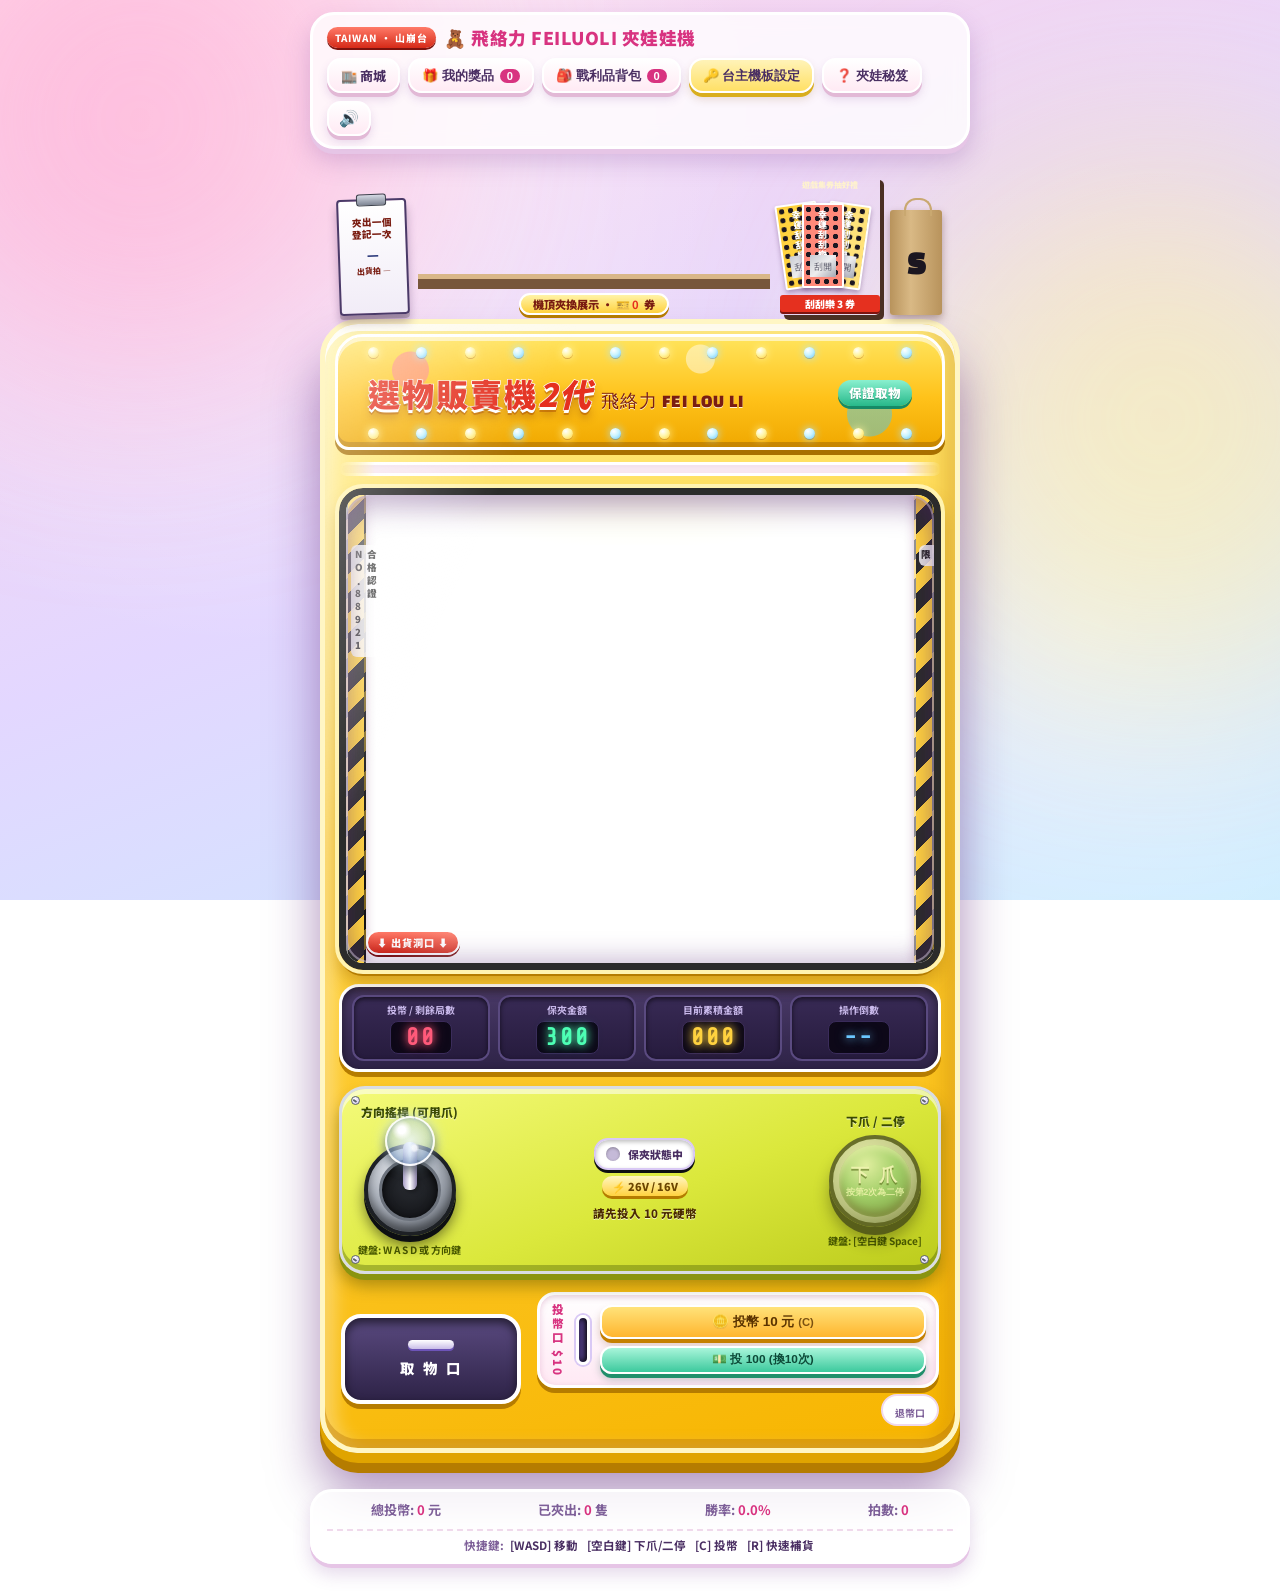
==== play.html @ 989499fc "新增商城首頁（機台列表/分類/排行）；遊戲移到 play.html，依機台帶入商品、免費次數與我的獎品 Co-Authored-By: Claude Sonnet 5.5 <noreply@anthr" ====
<!DOCTYPE html>
<html lang="zh-TW">
<head>
  <meta charset="UTF-8">
  <meta name="viewport" content="width=device-width, initial-scale=1.0, maximum-scale=1.0, user-scalable=no">
  <title>飛絡力 夾娃娃機 (Fei Lou Li Claw Machine)</title>
  <link rel="stylesheet" href="style.css">
  <link rel="preconnect" href="https://fonts.googleapis.com">
  <link rel="preconnect" href="https://fonts.gstatic.com" crossorigin>
  <link href="https://fonts.googleapis.com/css2?family=Changa+One&family=Noto+Sans+TC:wght@400;700;900&family=Share+Tech+Mono&display=swap" rel="stylesheet">
</head>
<body>
  <div class="arcade-room">
    <!-- 背景裝飾與霓虹夜市氛圍 -->
    <div class="ambient-lights">
      <div class="ambient-glow left"></div>
      <div class="ambient-glow right"></div>
    </div>

    <!-- 頂部快速工具列 -->
    <header class="top-bar">
      <div class="arcade-title">
        <span class="badge">TAIWAN · 山崩台</span>
        <h1>🧸 飛絡力 FEILUOLI 夾娃娃機</h1>
      </div>
      <div class="top-actions">
        <a class="tool-btn" href="index.html" title="回到商城首頁">🏬 商城</a>
        <button id="btn-myprizes" class="tool-btn" title="我的獎品 (夾中的商品)">🎁 我的獎品 <span id="myprizes-badge" class="badge-count">0</span></button>
        <button id="btn-collection" class="tool-btn" title="查看夾到的戰利品">
          🎒 戰利品背包 <span id="collection-badge" class="badge-count">0</span>
        </button>
        <button id="btn-owner-mode" class="tool-btn warning" title="打開台主微調後台">
          🔑 台主機板設定
        </button>
        <button id="btn-help" class="tool-btn" title="操作說明與夾娃秘技">
          ❓ 夾娃秘笈
        </button>
        <button id="btn-sound-toggle" class="tool-btn icon-only" title="聲音開關">
          🔊
        </button>
      </div>
    </header>

    <!-- 商城機台資訊列 (從商城進入時顯示) -->
    <div class="machine-banner hidden" id="machine-banner">
      <div class="mb-main">
        <span class="mb-tag" id="mb-tag">付費機台</span>
        <b id="mb-name"></b>
        <span id="mb-rule"></span>
      </div>
      <div class="mb-note">試玩模式：使用試玩幣，尚未開通真實收款與出貨</div>
    </div>

    <!-- 夾娃娃機台本體 (經典飛絡力亮黃色機殼) -->
    <main class="machine-wrapper">
      <!-- 機頂擺設：夾換品、刮刮樂、夾出登記板、牛皮紙袋 (實機常見) -->
      <div class="machine-topper" id="machine-topper">
        <div class="clipboard" id="clipboard" title="夾出登記板">
          <div class="clip-top"></div>
          <div class="clip-title">夾出一個<br>登記一次</div>
          <div class="clip-tally" id="clip-tally">—</div>
          <div class="clip-beats" id="clip-beats">出貨拍 —</div>
        </div>
        <button class="topper-shelf" id="topper-shelf" title="夾換區：用兌換券換限定品">
          <div class="shelf-items" id="shelf-items"></div>
          <div class="shelf-sign">機頂夾換展示 · 🎫<b id="ticket-count">0</b> 券</div>
        </button>
        <button class="scratch-rack" id="scratch-rack" title="刮刮樂：3 張兌換券 1 張">
          <span class="scratch-card c1"><i>幸運刮刮樂</i></span>
          <span class="scratch-card c2"><i>幸運刮刮樂</i></span>
          <span class="scratch-card c3"><i>幸運刮刮樂</i></span>
          <span class="rack-sign">刮刮樂 3 券</span><span class="scratch-top-label">遊戲集券抽好禮</span>
        </button>
        <div class="kraft-bag"><span>S</span></div>
      </div>

      <div class="claw-machine feiluoli-cabinet">
        
        <!-- 頂部招牌燈箱 (Marquee) -->
        <div class="machine-marquee">
          <div class="led-strip top">
            <span class="led"></span><span class="led"></span><span class="led"></span>
            <span class="led"></span><span class="led"></span><span class="led"></span>
            <span class="led"></span><span class="led"></span><span class="led"></span>
            <span class="led"></span><span class="led"></span><span class="led"></span>
          </div>
          <div class="marquee-sign">
            <div class="logo-wrap">
              <span class="brand-chinese">選物販賣機<em>2代</em></span>
              <span class="brand-english">飛絡力 FEI LOU LI</span>
            </div>
            <div class="marquee-subtitle">
              <span class="pill-guarantee" id="marquee-guarantee-pill">保證取物</span>
            </div>
          </div>
          <div class="led-strip bottom">
            <span class="led"></span><span class="led"></span><span class="led"></span>
            <span class="led"></span><span class="led"></span><span class="led"></span>
            <span class="led"></span><span class="led"></span><span class="led"></span>
            <span class="led"></span><span class="led"></span><span class="led"></span>
          </div>
        </div>

        <!-- 本機獎品跑馬展示條 (由 game.js 以獎品圖鑑填入) -->
        <div class="prize-ticker" aria-label="本機獎品">
          <div class="ticker-track" id="ticker-track"></div>
        </div>

        <!-- 機身中間：壓克力透明玻璃展示窗 (櫥窗區) -->
        <div class="machine-showcase">
          <!-- 櫥窗邊框與反射層 -->
          <div class="glass-reflection-overlay"></div>
          <div class="cabinet-pillar left">
            <div class="pillar-label">合格認證 NO.88921</div>
          </div>
          <div class="cabinet-pillar right">
            <div class="pillar-label">投幣十元 歡樂無限</div>
          </div>

          <!-- 頂部聚光燈與軌道裝飾 -->
          <div class="ceiling-light"></div>

          <!-- 遊戲核心畫布 (Canvas) -->
          <canvas id="game-canvas" width="600" height="480"></canvas>

          <!-- 洞口標示與壓克力擋板立牌 (左下角出貨口) -->
          <div class="chute-marker-label">
            <span>⬇ 出貨洞口 ⬇</span>
          </div>

          <button id="btn-take-stuck" class="take-stuck hidden">🔧 卡洞自取 · 2 局</button>

          <!-- 成功出貨時的特效層 (Confetti & Win Toast) -->
          <div id="win-overlay" class="win-overlay hidden">
            <div class="win-card" id="win-card">
              <div class="win-sparkles">✨ 🎉 ✨</div>
              <h2 id="win-title" class="win-title">恭喜出貨！</h2>
              <div class="win-prize-stage">
                <div id="win-prize-preview" class="win-prize-preview"></div>
              </div>
              <div id="win-rarity" class="win-rarity"></div>
              <p id="win-prize-name" class="win-prize-name">泰迪小熊</p>
              <p id="win-prize-desc" class="win-prize-desc"></p>
              <div class="win-stats">
                <span id="win-spent">花費: 10 元</span>
                <span id="win-guaranteed-tag" class="tag-badge">技術取物</span>
              </div>
              <div class="win-actions">
                <button id="btn-open-blind" class="btn-primary pulse hidden">🎁 拆開盲盒</button>
                <button id="btn-collect-prize" class="btn-primary pulse">放入背包</button>
              </div>
            </div>
          </div>
        </div>

        <!-- 經典飛絡力：LED 數碼顯示排 (Digital Displays) -->
        <div class="machine-dashboard">
          <div class="meter-box">
            <span class="meter-title">投幣 / 剩餘局數</span>
            <div class="segment-display red" id="disp-credits">00</div>
          </div>
          <div class="meter-box">
            <span class="meter-title">保夾金額</span>
            <div class="segment-display green" id="disp-guarantee">300</div>
          </div>
          <div class="meter-box">
            <span class="meter-title">目前累積金額</span>
            <div class="segment-display yellow" id="disp-accumulated">000</div>
          </div>
          <div class="meter-box">
            <span class="meter-title">操作倒數</span>
            <div class="segment-display blue" id="disp-timer">--</div>
          </div>
        </div>

        <!-- 斜切面控制台 (Control Deck) -->
        <div class="machine-console">
          <div class="console-plate">
            <!-- 裝飾螺絲釘 -->
            <span class="screw top-left"></span>
            <span class="screw top-right"></span>
            <span class="screw btm-left"></span>
            <span class="screw btm-right"></span>

            <!-- 控制台左側：經典八向搖桿 -->
            <div class="control-section joystick-section">
              <div class="control-label">方向搖桿 (可甩爪)</div>
              <div class="joystick-base" id="joystick-base">
                <div class="joystick-pad"></div>
                <div class="joystick-crystal"></div>
                <div class="joystick-stick" id="joystick-stick">
                  <div class="joystick-ball" id="joystick-ball"></div>
                </div>
              </div>
              <div class="joystick-hint">鍵盤: W A S D 或 方向鍵</div>
            </div>

            <!-- 控制台中央：機台指示燈與下爪狀態 -->
            <div class="control-section status-section">
              <div class="guarantee-lamp-box" id="guarantee-lamp-box">
                <div class="guarantee-bulb" id="guarantee-bulb"></div>
                <span class="guarantee-text">保夾狀態中</span>
              </div>
              <div class="voltage-chip" title="抓取電壓 / 搬運電壓 (台主可調整)">⚡ <span id="disp-voltage">26V / 16V</span></div>
              <div class="action-status-text" id="action-status-text">
                請先投入 10 元硬幣
              </div>
            </div>

            <!-- 控制台右側：巨大下爪按鈕 (支援二停！) -->
            <div class="control-section button-section">
              <div class="control-label">下爪 / 二停</div>
              <button id="btn-drop" class="arcade-big-button" disabled>
                <span class="btn-cap">
                  <span class="btn-text">下 爪</span>
                  <span class="btn-subtext">按第2次為二停</span>
                </span>
              </button>
              <div class="button-hint">鍵盤: [空白鍵 Space]</div>
            </div>
          </div>
        </div>

        <!-- 機身下半部：投幣孔與退幣口、左側取出門 -->
        <div class="machine-lower">
          <!-- 左側取物口 (Prize Chute Flap) -->
          <div class="chute-exit-panel">
            <div class="chute-flap" id="chute-flap">
              <div class="flap-handle"></div>
              <span class="flap-text">取 物 口</span>
            </div>
          </div>

          <!-- 右側投幣機構 (Coin Mech) -->
          <div class="coin-mechanism">
            <div class="coin-slot-housing">
              <div class="coin-slot-sign">投幣口 $10</div>
              <div class="coin-slot-slit" id="coin-slot-slit" title="點擊投幣 10 元"></div>
              <div class="coin-actions">
                <button id="btn-insert-coin" class="coin-btn">
                  🪙 投幣 10 元 <span class="hotkey">(C)</span>
                </button>
                <button id="btn-insert-100" class="coin-btn secondary">
                  💵 投 100 (換10次)
                </button>
              </div>
            </div>
            <div class="coin-return-slot">
              <span class="return-text">退幣口</span>
            </div>
          </div>
        </div>

      </div>
    </main>

    <!-- 底部操作快捷鍵提示與統計資訊 -->
    <footer class="bottom-stats">
      <div class="stat-item">總投幣: <b id="stat-total-coins">0</b> 元</div>
      <div class="stat-item">已夾出: <b id="stat-prizes-won">0</b> 隻</div>
      <div class="stat-item">勝率: <b id="stat-win-rate">0.0%</b></div>
      <div class="stat-item">拍數: <b id="stat-beat">0</b></div>
      <div class="stat-item quick-keys">快捷鍵: <b>[WASD] 移動</b> <b>[空白鍵] 下爪/二停</b> <b>[C] 投幣</b> <b>[R] 快速補貨</b></div>
    </footer>
  </div>

  <!-- 彈出視窗：我的獎品 -->
  <div id="modal-myprizes" class="modal-backdrop hidden">
    <div class="modal-window">
      <div class="modal-header">
        <h3>🎁 我的獎品</h3>
        <button class="modal-close" id="btn-close-myprizes">&times;</button>
      </div>
      <div class="modal-body">
        <p class="ex-tip">夾中的本店商品會記在這裡。目前為試玩模式，正式開通後可在此申請寄送。</p>
        <div id="myprizes-list" class="myprizes-list"></div>
      </div>
      <div class="modal-footer">
        <span></span>
        <button class="btn-secondary" id="btn-myprizes-close2">關閉</button>
      </div>
    </div>
  </div>

  <!-- 彈出視窗：夾換區 & 刮刮樂 -->
  <div id="modal-exchange" class="modal-backdrop hidden">
    <div class="modal-window">
      <div class="modal-header">
        <h3>🎫 夾換區 &amp; 刮刮樂</h3>
        <button class="modal-close" id="btn-close-exchange">&times;</button>
      </div>
      <div class="modal-body">
        <p class="ex-tip">每夾出一個獎品就有兌換券：普通 1 張、稀有 2 張、超稀有 3 張、隱藏款 5 張。</p>
        <div class="ex-tickets">目前兌換券 <b id="ex-ticket-count">0</b> 張</div>

        <h4 class="ex-h">🎁 夾換限定品</h4>
        <div id="exchange-grid" class="exchange-grid"></div>

        <h4 class="ex-h">🎰 黑點刮刮卡 <small>（3 張券刮一張）</small></h4>
        <div class="scratch-wrap">
          <div class="dot-card" id="dot-card">
            <div class="dc-title">夾夾樂 刮刮卡</div>
            <div class="dc-head">中獎號碼 · 刮中就有獎</div>
            <div class="dc-wins" id="dc-wins"></div>
            <div class="dc-grid" id="dc-grid"></div>
            <div class="dc-status" id="dc-status">按「刮一張」開始！</div>
          </div>
          <div class="scratch-actions">
            <button class="btn-primary" id="btn-scratch-buy">🎫 刮一張 (3 券)</button>
            <button class="btn-secondary" id="btn-scratch-all" disabled>全部刮開</button>
          </div>
          <small class="scratch-odds">用滑鼠／手指刮開黑色圓點，刮出的號碼和上方「中獎號碼」一樣就中獎！</small>
        </div>
      </div>
      <div class="modal-footer">
        <span></span>
        <button class="btn-secondary" id="btn-exchange-close2">關閉</button>
      </div>
    </div>
  </div>

  <!-- 彈出視窗 1: 戰利品背包 -->
  <div id="modal-collection" class="modal-backdrop hidden">
    <div class="modal-window">
      <div class="modal-header">
        <h3>🎒 我的夾娃娃戰利品展示櫃</h3>
        <button class="modal-close" id="btn-close-collection">&times;</button>
      </div>
      <div class="modal-body">
        <div id="collection-grid" class="collection-grid">
          <div class="empty-hint">目前還沒夾到娃娃，趕快投幣試試手氣吧！</div>
        </div>
      </div>
      <div class="modal-footer">
        <div class="collection-summary" id="collection-summary">共 0 件獎品</div>
        <button class="btn-secondary" id="btn-modal-close-coll">關閉</button>
      </div>
    </div>
  </div>

  <!-- 彈出視窗 2: 台主微調後台 (DIP Switch / Owner Settings) -->
  <div id="modal-owner" class="modal-backdrop hidden">
    <div class="modal-window owner-modal">
      <div class="modal-header">
        <h3>🔑 飛絡力主機板 台主微調參數</h3>
        <button class="modal-close" id="btn-close-owner">&times;</button>
      </div>
      <div class="modal-body">
        <div class="owner-form">
          <div class="form-group">
            <label for="set-guarantee">保證取物金額 (元):</label>
            <div class="range-wrap">
              <input type="range" id="set-guarantee" min="50" max="990" step="50" value="300">
              <span id="val-guarantee" class="val-display">300 元</span>
            </div>
            <small>達到此金額前，爪子會有收爪放爪機率；達到後爪力鎖定 100% 強爪。</small>
          </div>

          <div class="form-group">
            <label for="set-claw-power">抓取電壓 (V)：爪子夾住的力道</label>
            <div class="range-wrap">
              <input type="range" id="set-claw-power" min="8" max="32" step="1" value="26">
              <span id="val-claw-power" class="val-display">26 V</span>
            </div>
            <small>跟真機台一樣，電壓越高爪子閉得越緊、越容易夾起；太低會夾了又滑開。</small>
          </div>

          <div class="form-group">
            <label for="set-drop-power">搬運電壓 (V)：上升與移動途中的力道</label>
            <div class="range-wrap">
              <input type="range" id="set-drop-power" min="8" max="32" step="1" value="16">
              <span id="val-drop-power" class="val-display">16 V</span>
            </div>
            <small>夾起後維持的力道。電壓低時爪子會鬆鬆的，重的獎品（公仔盒、西瓜）容易中途掉落；保夾時兩段都鎖在 32V。</small>
          </div>

          <div class="form-group">
            <label for="set-baffle-height">洞口擋板高度:</label>
            <div class="range-wrap">
              <input type="range" id="set-baffle-height" min="15" max="90" step="5" value="45">
              <span id="val-baffle-height" class="val-display">45 px (標準防甩板)</span>
            </div>
            <small>擋板越低越容易翻滾進洞；過高則考驗直接垂直送球。</small>
          </div>

          <div class="form-group">
            <label for="set-rod-gap">洞口鐵桿間距 (縮口):</label>
            <div class="range-wrap">
              <input type="range" id="set-rod-gap" min="40" max="90" step="2" value="66">
              <span id="val-rod-gap" class="val-display">66 mm</span>
            </div>
            <small>洞口裡的兩支鐵桿把出口縮小：間距越小，越大隻的娃娃越難擠過去（特大隻幾乎卡死），要靠甩爪把它扯進洞。</small>
          </div>

          <div class="form-group">
            <label for="set-timer-sec">操作倒數時間 (秒):</label>
            <div class="range-wrap">
              <input type="range" id="set-timer-sec" min="10" max="30" step="1" value="20">
              <span id="val-timer-sec" class="val-display">20 秒</span>
            </div>
          </div>

          <div class="form-group tricks-group">
            <label>🕵️ 台主黑科技</label>
            <label class="check-row"><input type="checkbox" id="opt-beat" checked> 拍數強爪：只有特定拍數才有強爪，其餘拍偏弱</label>
            <div class="range-wrap">
              <input type="range" id="set-beat-period" min="3" max="15" step="1" value="7">
              <span id="val-beat-period" class="val-display">每 7 拍</span>
            </div>
            <label class="check-row"><input type="checkbox" id="opt-cool" checked> 出貨後收水：剛出貨的 3 拍爪力特別弱</label>
            <label class="check-row"><input type="checkbox" id="opt-jam" checked> 卡洞預擺：補貨時把特大獎品卡在洞口鐵桿上，要付費「卡洞自取」</label>
            <small>強拍時抓取 +6V、搬運 +8V；一般拍各 −4V；收水期各 −8V。保夾時不受影響。登記板會記錄最近出貨的拍數，玩家可以用來算拍數。</small>
          </div>

          <div class="form-actions">
            <button id="btn-refill-dolls" class="btn-primary">🧸 重新補滿娃娃 (山崩台鋪滿)</button>
            <button id="btn-clear-dolls" class="btn-secondary">🧹 清空重排</button>
            <button id="btn-reset-accumulated" class="btn-danger">💰 歸零目前累積金額</button>
            <button id="btn-clear-save" class="btn-danger">🗑 清除戰利品與統計存檔</button>
          </div>
        </div>
      </div>
      <div class="modal-footer">
        <button class="btn-primary" id="btn-save-owner">確認設定</button>
      </div>
    </div>
  </div>

  <!-- 彈出視窗 3: 夾娃娃機秘技指南 -->
  <div id="modal-help" class="modal-backdrop hidden">
    <div class="modal-window help-modal">
      <div class="modal-header">
        <h3>❓ 台灣夾娃娃機 (飛絡力) 實戰技巧</h3>
        <button class="modal-close" id="btn-close-help">&times;</button>
      </div>
      <div class="modal-body">
        <div class="help-section">
          <h4>🎯 核心四大神技</h4>
          <ul>
            <li><b>1. 甩爪 (Swinging Claw)</b>：利用方向鍵或搖桿快速左右或前後搖晃，爪子會因慣性畫出拋物線擺盪，在爪子盪向洞口最高點時按下下爪——爪子會帶著當下的擺動速度，沿著甩動方向拋出一道弧線落下，把娃娃往洞口扯！</li>
            <li><b>2. 二停技巧 (Double Tap Stop)</b>：按下下爪後，爪子向下墜落的過程中，<b>再次按下「下爪按鈕」</b>，爪子會立刻剎車停止下潛並提早閉合收爪！適合精準夾取娃娃的突起處（如耳朵、標籤、吸管），避免爪子戳到底翻倒娃娃。</li>
            <li><b>3. 倒卡洞口 / 翻落法</b>：如果娃娃已經被堆在洞口擋板邊緣，夾住娃娃外側，上升時娃娃被拉扯翻滾即有機率彈過擋板掉入洞口！</li>
            <li><b>4. 保夾保證取物</b>：當投入金額達到保證取物金額時，綠色保夾指示燈會大亮，此時爪力鎖定為最強 100% 絕對不放爪，直到成功夾出獎品為止！</li>
          </ul>
        </div>
        <div class="help-section">
          <h4>🧊 景深與前後移動</h4>
          <p>機台有「前 / 後」兩個方向：用 <b>W / S</b>（或搖桿上下）移動爪子的景深。離爪子太遠（較淡、較小）的獎品<b>夾不到</b>，右側的粉紅指示條會顯示目前可夾的範圍。</p>
        </div>
        <div class="help-section">
          <h4>📏 大小不一與洞口鐵桿</h4>
          <p>同一種獎品有 <b>迷你 / 標準 / 大型 / 特大</b> 四種尺寸，越大隻越難夾牢。洞口有<b>兩支鐵桿</b>把出口縮小，太大隻的要擠過去，卡在桿子上時可以把它夾起來換個角度再放，或請台主把鐵桿間距調寬。</p>
        </div>
        <div class="help-section">
          <h4>🕵️ 台主常見手法</h4>
          <ul>
            <li><b>拍數強爪</b>：台主會設定「每 N 拍才有一拍強爪」，其他拍都在放水——電壓偏低，夾起來也容易中途鬆掉。</li>
            <li><b>出貨後收水</b>：剛出貨的下 3 拍爪力特別弱，這時連投多半是白花錢。</li>
            <li><b>卡洞預擺</b>：特大獎品卡在洞口鐵桿上，看起來一碰就掉，其實擠不過去；要用「卡洞自取」付 2 局買走。</li>
            <li><b>縮口與擋板</b>：鐵桿間距、擋板高度都能調，越大隻的獎品越難進洞。</li>
            <li><b>保夾不是白送</b>：保夾金額一出貨就歸零；而且要累積到看板上的金額才啟動。</li>
          </ul>
        </div>
        <div class="help-section">
          <h4>🔢 算拍數 &amp; 實戰技巧</h4>
          <ul>
            <li><b>算拍數</b>：右下「拍數」是機台累計玩了幾拍，機頂登記板寫著最近出貨的拍數（例如 7·14·21）。看出貨間隔就知道台主設的週期，下一個強拍＝最近一次強拍＋週期。</li>
            <li><b>看爪定強弱</b>：強拍時爪子閉合得特別緊（爪尖明顯收攏），弱拍時爪子鬆鬆的。先觀察別人這一拍的爪形，再決定要不要投。</li>
            <li><b>弱拍別硬夾</b>：弱拍就拿來「推」——甩爪撥動獎品、把它推向洞口，留給強拍一次夾走。</li>
            <li><b>強拍重點</b>：強拍才用二停夾高瘦盒的上緣、夾最重的獎品；強拍之後（剛出貨）不要連投。</li>
            <li><b>甩爪方向</b>：爪子往哪邊盪，下爪就往哪邊飄；沒甩直上直下容易夾了就鬆。</li>
            <li><b>先挑小隻</b>：迷你、標準尺寸好進洞；特大隻最好放著，先把它前面的東西清掉。</li>
            <li><b>預算</b>：算好保夾金額，快到保夾前別換機台，累積才不會白費。</li>
          </ul>
        </div>
        <div class="help-section">
          <h4>🧹 清檯獎</h4>
          <p>把檯面上的獎品<b>全部夾出洞口</b>就是清檯！可拿到<b>黃金盲盒大獎、兌換券 +30、加送 5 局</b>，機台會自動重新補貨。背牆的金色看板會顯示剩餘件數。</p>
        </div>
        <div class="help-section">
          <h4>🎁 獎品種類</h4>
          <ul>
            <li><b>🧸 療癒娃娃 / 🍉 食物抱枕</b>：最常見，圓滾滾好夾；西瓜抱枕又大又滑。</li>
            <li><b>📦 公仔盒</b>：高瘦盒、寬扁盒、方盒各種比例，有的包著收縮膜；盒子又重，要用二停夾邊角。</li>
            <li><b>🎁 盲盒</b>：夾出後可「拆開盲盒」，抽中系列公仔，有機會開出<b>隱藏款</b>！金色盲盒必中稀有以上。</li>
            <li><b>🥚 扭蛋球</b>：體積小又圓，容易滑落。</li>
          </ul>
        </div>
        <div class="help-section">
          <h4>⌨️ 操作鍵位</h4>
          <p>• <b>移動</b>：W / A / S / D 或 方向鍵 (支援多向靈活搖晃甩爪)</p>
          <p>• <b>下爪 & 二停</b>：空白鍵 (Space) 或 Enter 鍵</p>
          <p>• <b>投幣</b>：鍵盤 C 鍵 (投幣 10 元)</p>
          <p>• <b>重新鋪貨</b>：鍵盤 R 鍵</p>
        </div>
      </div>
      <div class="modal-footer">
        <button class="btn-primary" id="btn-close-help-confirm">我知道了，開始夾！</button>
      </div>
    </div>
  </div>

  <!-- 遊戲腳本加載 -->
  <script src="audio.js"></script>
  <script src="prizes.js"></script>
  <script src="machines.js"></script>
  <script src="machine-boot.js"></script>
  <script src="physics.js"></script>
  <script src="vendor/three.min.js"></script>
  <script src="scene3d.js"></script>
  <script src="game.js"></script>
</body>
</html>
---- style.css ----
/* ==========================================================================
   飛絡力夾娃娃機 — 可愛立體糖果風樣式表
   設計重點：厚實的「玩具感」立體（多層擠出陰影 + 高光），粉嫩配色，按鈕可按下
   ========================================================================== */

:root {
  --ink: #4a2f63;
  --ink-soft: #7d5f98;
  --yellow: #ffd23f;
  --yellow-light: #fff0a0;
  --yellow-dark: #e0a400;
  --yellow-deep: #b57c00;
  --pink: #ff6fa5;
  --pink-light: #ffb3d1;
  --pink-dark: #d83380;
  --pink-deep: #a8225f;
  --mint: #7be0c3;
  --sky: #6bc7ff;
  --lilac: #a98bff;
  --cream: #fff8ee;
  --card: #fffaf4;
  --line: #f0d9ec;
}

* {
  box-sizing: border-box;
  margin: 0;
  padding: 0;
  user-select: none;
  -webkit-user-select: none;
}

.hidden { display: none !important; }

body {
  background:
    radial-gradient(circle at 20% 15%, rgba(255, 255, 255, 0.7) 0, transparent 40%),
    radial-gradient(circle at 85% 70%, rgba(255, 255, 255, 0.5) 0, transparent 38%),
    linear-gradient(160deg, #ffd6ea 0%, #e3d7ff 52%, #c8ebff 100%);
  background-attachment: fixed;
  color: var(--ink);
  font-family: 'Noto Sans TC', -apple-system, BlinkMacSystemFont, "Segoe UI", Roboto, sans-serif;
  min-height: 100vh;
  display: flex;
  flex-direction: column;
  align-items: center;
  overflow-x: hidden;
  padding-bottom: 30px;
}

/* 房間容器：撐滿視窗寬度，否則手機上會被機台的最大寬度撐出橫向捲軸 */
.arcade-room {
  width: 100%;
  min-width: 0;
  display: flex;
  flex-direction: column;
  align-items: center;
}

/* 背景漂浮裝飾 */
.ambient-lights {
  position: fixed;
  inset: 0;
  pointer-events: none;
  z-index: 0;
  overflow: hidden;
}

.ambient-glow {
  position: absolute;
  width: 520px;
  height: 520px;
  border-radius: 50%;
  filter: blur(110px);
  opacity: 0.55;
}
.ambient-glow.left { top: -140px; left: -120px; background: #ff9ccb; }
.ambient-glow.right { top: 160px; right: -140px; background: #fff09a; }

.float-deco {
  position: absolute;
  bottom: -40px;
  opacity: 0.55;
  animation: float-up linear infinite;
}

@keyframes float-up {
  0% { transform: translateY(0) rotate(0deg); opacity: 0; }
  10% { opacity: 0.6; }
  90% { opacity: 0.5; }
  100% { transform: translateY(-110vh) rotate(360deg); opacity: 0; }
}

/* 頂部工具列 */
.top-bar {
  position: relative;
  z-index: 10;
  width: calc(100% - 20px);
  max-width: 660px;
  display: flex;
  align-items: center;
  justify-content: space-between;
  flex-wrap: wrap;
  gap: 8px;
  padding: 10px 14px;
  margin: 12px 0 16px;
  background: rgba(255, 255, 255, 0.78);
  backdrop-filter: blur(10px);
  border: 3px solid #fff;
  border-radius: 24px;
  box-shadow: 0 5px 0 #e6c5e6, 0 12px 24px rgba(120, 60, 150, 0.25);
}

.arcade-title { display: flex; align-items: center; gap: 8px; }

.arcade-title h1 {
  font-size: 1.1rem;
  font-weight: 900;
  color: var(--pink-dark);
  letter-spacing: 0.5px;
}

.badge {
  background: linear-gradient(180deg, #ff7a68, #d62a18);
  color: #fff;
  font-size: 0.62rem;
  font-weight: 800;
  padding: 3px 8px;
  border-radius: 99px;
  letter-spacing: 1px;
  box-shadow: 0 2px 0 #7d130e;
}

.top-actions { display: flex; gap: 8px; flex-wrap: wrap; }

.tool-btn {
  background: linear-gradient(180deg, #fff, #ffeaf4);
  color: var(--ink);
  border: 2px solid #fff;
  border-radius: 14px;
  padding: 6px 12px;
  font-size: 0.82rem;
  font-weight: 800;
  cursor: pointer;
  display: inline-flex;
  align-items: center;
  gap: 6px;
  box-shadow: 0 4px 0 #e2b9d6, 0 6px 10px rgba(120, 60, 150, 0.18);
  transition: transform 0.1s, box-shadow 0.1s;
}
.tool-btn:hover { transform: translateY(-1px); }
.tool-btn:active { transform: translateY(3px); box-shadow: 0 1px 0 #e2b9d6; }
.tool-btn.warning { background: linear-gradient(180deg, #fff3b8, #ffe066); box-shadow: 0 4px 0 #d9ae1d, 0 6px 10px rgba(120, 60, 0, 0.18); }
.tool-btn.warning:active { box-shadow: 0 1px 0 #d9ae1d; }
.tool-btn.icon-only { padding: 6px 10px; font-size: 1rem; }

.badge-count {
  background: var(--pink-dark);
  color: #fff;
  font-size: 0.7rem;
  padding: 1px 7px;
  border-radius: 99px;
  font-weight: 900;
}

/* ==========================================================================
   機台本體
   ========================================================================== */
.machine-wrapper {
  position: relative;
  z-index: 5;
  width: 100%;
  max-width: 660px;
  display: flex;
  justify-content: center;
  padding: 0 10px;
  margin-bottom: 26px;
}

.feiluoli-cabinet {
  width: 100%;
  background: linear-gradient(165deg, #fff08a 0%, var(--yellow) 40%, #f7b500 100%);
  border: 5px solid #fff6c4;
  border-radius: 38px;
  box-shadow:
    inset 0 7px 0 rgba(255, 255, 255, 0.85),
    inset 0 -9px 0 rgba(176, 108, 0, 0.35),
    inset 10px 0 18px rgba(255, 255, 255, 0.35),
    inset -12px 0 18px rgba(176, 108, 0, 0.25),
    0 10px 0 var(--yellow-dark),
    0 20px 0 var(--yellow-deep),
    0 40px 50px rgba(90, 30, 120, 0.5);
  display: flex;
  flex-direction: column;
  overflow: hidden;
  position: relative;
}

/* 機身斜向高光 */
.feiluoli-cabinet::before {
  content: '';
  position: absolute;
  inset: 0;
  background: linear-gradient(115deg, rgba(255, 255, 255, 0.4) 0%, rgba(255, 255, 255, 0) 22%);
  pointer-events: none;
  z-index: 30;
}

/* 頂部招牌 */
.machine-marquee {
  background:
    radial-gradient(circle at 12% 30%, rgba(255,120,150,.55) 0 18px, transparent 19px),
    radial-gradient(circle at 88% 70%, rgba(80,200,230,.5) 0 22px, transparent 23px),
    radial-gradient(circle at 60% 20%, rgba(255,255,255,.45) 0 14px, transparent 15px),
    linear-gradient(180deg, #ffe45c 0%, #ffc21a 55%, #f0a800 100%);
  margin: 10px 10px 0;
  border-radius: 28px 28px 14px 14px;
  border: 3px solid #fff;
  padding: 10px 14px 8px;
  position: relative;
  display: flex;
  flex-direction: column;
  align-items: center;
  box-shadow: inset 0 4px 0 rgba(255, 255, 255, 0.55), inset 0 -5px 0 rgba(120, 70, 0, 0.35), 0 5px 0 #a87000;
}

.led-strip { display: flex; justify-content: space-around; width: 100%; gap: 6px; }
.led-strip.top { margin-bottom: 6px; }
.led-strip.bottom { margin-top: 6px; }

.led {
  width: 11px;
  height: 11px;
  border-radius: 50%;
  background: radial-gradient(circle at 35% 30%, #fff, #fff6a8 45%, #ffd23f);
  box-shadow: 0 0 8px #fff3a0, 0 1px 0 rgba(150, 60, 0, 0.5);
  animation: led-blink 1.2s infinite alternate;
}
.led:nth-child(even) { animation-delay: 0.6s; background: radial-gradient(circle at 35% 30%, #fff, #c9f4ff 45%, #6bc7ff); box-shadow: 0 0 8px #aee6ff, 0 1px 0 rgba(0, 60, 150, 0.4); }
.led:nth-child(3n) { animation-delay: 0.3s; }
.led:nth-child(4n) { animation-delay: 0.9s; }

@keyframes led-blink {
  0% { opacity: 0.45; transform: scale(0.88); }
  100% { opacity: 1; transform: scale(1.08); }
}

.marquee-sign {
  width: 100%;
  background: transparent;
  border: 0;
  border-radius: 16px;
  padding: 6px 16px;
  display: flex;
  align-items: center;
  justify-content: space-between;
  box-shadow: none;
}

.logo-wrap { display: flex; align-items: baseline; gap: 8px; }

.brand-chinese {
  font-size: 2rem;
  font-weight: 900;
  color: #e5301f;
  letter-spacing: 2px;
  -webkit-text-stroke: 1.5px #fff;
  paint-order: stroke fill;
  text-shadow: 0 3px 0 #fff, 0 5px 0 rgba(160, 60, 0, 0.4), 0 8px 8px rgba(120, 40, 0, 0.35);
}

.brand-english {
  font-family: 'Changa One', cursive;
  font-size: 1.1rem;
  color: #7a1d12;
  letter-spacing: 1px;
  text-shadow: 0 1px 0 rgba(255,255,255,.8);
}

.marquee-subtitle {
  display: flex;
  align-items: center;
  gap: 8px;
  font-size: 0.85rem;
  font-weight: 800;
  color: var(--ink);
}

.pill-guarantee {
  background: linear-gradient(180deg, #8af0cf, #27b98a);
  color: #fff;
  padding: 4px 11px;
  border-radius: 99px;
  font-size: 0.78rem;
  font-weight: 900;
  letter-spacing: 1px;
  box-shadow: 0 3px 0 #168a66;
  text-shadow: 0 1px 0 rgba(0, 0, 0, 0.25);
  transition: all 0.3s;
}
.pill-guarantee.active {
  background: linear-gradient(180deg, #ff9a9a, #f0425a);
  box-shadow: 0 3px 0 #a8142b, 0 0 16px #ff5b73;
  animation: pulse-guarantee 0.8s infinite alternate;
}
@keyframes pulse-guarantee {
  0% { transform: scale(1); }
  100% { transform: scale(1.08); }
}

/* 獎品跑馬展示條 */
.prize-ticker {
  margin: 12px 14px 0;
  overflow: hidden;
  border-radius: 16px;
  background: linear-gradient(180deg, #fff, #fff1f8);
  border: 3px solid #fff;
  box-shadow: inset 0 3px 8px rgba(190, 110, 170, 0.28), 0 3px 0 var(--yellow-dark);
  mask-image: linear-gradient(90deg, transparent, #000 6%, #000 94%, transparent);
  -webkit-mask-image: linear-gradient(90deg, transparent, #000 6%, #000 94%, transparent);
}

.ticker-track {
  display: flex;
  width: max-content;
  gap: 6px;
  padding: 4px 6px;
  animation: ticker-scroll 38s linear infinite;
}
.prize-ticker:hover .ticker-track { animation-play-state: paused; }

@keyframes ticker-scroll {
  from { transform: translateX(0); }
  to { transform: translateX(-50%); }
}

.ticker-item {
  display: flex;
  flex-direction: column;
  align-items: center;
  width: 70px;
  flex: none;
  font-size: 0.6rem;
  font-weight: 800;
  color: var(--ink-soft);
  white-space: nowrap;
}
.ticker-item img {
  width: 44px;
  height: 44px;
  filter: drop-shadow(0 3px 2px rgba(120, 50, 130, 0.3));
}
.ticker-item span { border-bottom: 2px solid var(--rc); padding-bottom: 1px; }

/* 玻璃櫥窗 */
.machine-showcase {
  position: relative;
  background: #fff;
  margin: 12px 14px 0;
  width: auto;
  aspect-ratio: 600 / 480;
  overflow: hidden;
  display: flex;
  justify-content: center;
  border-radius: 24px;
  border: 7px solid #2b2b2b;
  outline: 4px solid #fff3b0;
  box-shadow: 0 6px 0 var(--yellow-deep), 0 12px 18px rgba(120, 70, 0, 0.35);
}

/* 玻璃內側暗角，增加深度 */
.machine-showcase::after {
  content: '';
  position: absolute;
  inset: 0;
  border-radius: inherit;
  box-shadow: inset 0 14px 26px rgba(80, 30, 110, 0.35), inset 0 -10px 22px rgba(80, 30, 110, 0.18), inset 0 0 0 2px rgba(255, 255, 255, 0.5);
  pointer-events: none;
  z-index: 9;
}

#game-canvas { width: 100%; height: 100%; display: block; }

.cabinet-pillar {
  position: absolute;
  top: 0;
  bottom: 0;
  width: 20px;
  background: repeating-linear-gradient(135deg, #ffd23f 0, #ffd23f 14px, #2b2b2b 14px, #2b2b2b 28px);
  border-left: 2px solid rgba(255, 255, 255, 0.5);
  border-right: 2px solid rgba(0, 0, 0, 0.5);
  z-index: 6;
  pointer-events: none;
  box-shadow: 0 0 10px rgba(120, 40, 100, 0.25);
}
.cabinet-pillar.left { left: 0; }
.cabinet-pillar.right { right: 0; }

.pillar-label {
  writing-mode: vertical-rl;
  text-orientation: upright;
  font-size: 0.6rem;
  font-weight: 900;
  color: #2b2b2b;
  letter-spacing: 3px;
  margin-top: 50px;
  margin-left: 3px;
  background: rgba(255, 255, 255, 0.85);
  border-radius: 6px;
  padding: 4px 0;
}

.ceiling-light {
  position: absolute;
  top: 0;
  left: 15%;
  right: 15%;
  height: 50px;
  background: radial-gradient(ellipse at top, rgba(255, 255, 230, 0.7) 0%, rgba(255, 255, 220, 0) 75%);
  pointer-events: none;
  z-index: 7;
}

.glass-reflection-overlay {
  position: absolute;
  inset: 0;
  background:
    linear-gradient(125deg, rgba(255, 255, 255, 0.35) 0%, rgba(255, 255, 255, 0.1) 22%, transparent 32%),
    linear-gradient(125deg, transparent 40%, rgba(255, 255, 255, 0.14) 46%, transparent 52%);
  pointer-events: none;
  z-index: 8;
}

.chute-marker-label {
  position: absolute;
  bottom: 8px;
  left: 20px;
  background: linear-gradient(180deg, #ff7a68, #d62a18);
  color: #fff;
  font-size: 0.64rem;
  font-weight: 900;
  padding: 3px 9px;
  border-radius: 99px;
  border: 2px solid #fff;
  box-shadow: 0 2px 0 #7d130e;
  pointer-events: none;
  z-index: 7;
  letter-spacing: 1px;
}

/* 出貨卡片 */
.win-overlay {
  position: absolute;
  inset: 0;
  background: rgba(90, 40, 120, 0.55);
  display: flex;
  align-items: center;
  justify-content: center;
  z-index: 20;
  backdrop-filter: blur(4px);
  animation: fadeIn 0.3s ease;
}
.win-overlay.hidden { display: none; }

.win-card {
  background: linear-gradient(180deg, #fffdf8, #ffeef7);
  border: 5px solid var(--yellow);
  border-radius: 28px;
  padding: 14px 24px 18px;
  text-align: center;
  width: 86%;
  max-width: 360px;
  color: var(--ink);
  box-shadow: 0 7px 0 var(--yellow-dark), 0 18px 34px rgba(60, 10, 90, 0.5), 0 0 40px rgba(255, 210, 63, 0.6);
  animation: popIn 0.45s cubic-bezier(0.175, 0.885, 0.32, 1.275);
}

.win-sparkles { font-size: 1.6rem; animation: wiggle 1.2s ease-in-out infinite; }

.win-title {
  font-size: 1.6rem;
  font-weight: 900;
  color: var(--pink-dark);
  text-shadow: 0 2px 0 #ffd0e4;
}

.win-prize-stage {
  margin: 6px auto 4px;
  width: 170px;
  height: 160px;
  display: flex;
  align-items: center;
  justify-content: center;
  border-radius: 50%;
  background: radial-gradient(circle, #fff 0%, #ffe3f1 55%, transparent 72%);
}
.win-prize-preview img {
  width: 150px;
  height: 150px;
  filter: drop-shadow(0 8px 6px rgba(120, 40, 120, 0.35));
  animation: float-prize 2.2s ease-in-out infinite;
}
@keyframes float-prize {
  0%, 100% { transform: translateY(0) rotate(-3deg); }
  50% { transform: translateY(-7px) rotate(3deg); }
}
@keyframes wiggle {
  0%, 100% { transform: rotate(-4deg); }
  50% { transform: rotate(4deg); }
}

.win-rarity { min-height: 24px; }

.size-chip {
  display: inline-block;
  margin-left: 6px;
  background: #fff3b0;
  color: #7a5200;
  font-size: 0.72rem;
  font-weight: 900;
  padding: 2px 10px;
  border-radius: 99px;
  box-shadow: 0 2px 0 #d9a900;
}

.rarity-chip {
  display: inline-block;
  background: var(--rc, #6fa8ff);
  color: #fff;
  font-size: 0.72rem;
  font-weight: 900;
  padding: 2px 12px;
  border-radius: 99px;
  letter-spacing: 1px;
  box-shadow: 0 2px 0 rgba(0, 0, 0, 0.2);
  text-shadow: 0 1px 0 rgba(0, 0, 0, 0.25);
}

.win-prize-name { font-size: 1.2rem; font-weight: 900; color: var(--ink); margin: 6px 0 2px; }
.win-prize-desc { font-size: 0.8rem; color: var(--ink-soft); min-height: 1.3em; margin-bottom: 8px; }

.win-stats {
  display: flex;
  justify-content: center;
  gap: 10px;
  font-size: 0.8rem;
  color: var(--ink-soft);
  margin-bottom: 12px;
}

.tag-badge {
  background: var(--mint);
  color: var(--ink);
  font-weight: 900;
  padding: 2px 9px;
  border-radius: 99px;
}

.win-actions { display: flex; gap: 8px; justify-content: center; }

/* 盲盒拆箱動畫 */
.win-card.shaking .win-prize-preview img { animation: shake-box 0.12s linear infinite; }
@keyframes shake-box {
  0% { transform: translate(-4px, 0) rotate(-8deg); }
  50% { transform: translate(4px, -3px) rotate(8deg); }
  100% { transform: translate(-4px, 0) rotate(-8deg); }
}
.win-card.revealed { animation: popIn 0.4s cubic-bezier(0.175, 0.885, 0.32, 1.275); }
.win-card.revealed .win-prize-stage { background: radial-gradient(circle, #fffbe0 0%, #ffe9a0 50%, transparent 72%); }

/* ==========================================================================
   數碼儀表板
   ========================================================================== */
.machine-dashboard {
  background: linear-gradient(180deg, #4a3a68, #2e2347);
  margin: 14px 14px 0;
  border-radius: 20px;
  border: 3px solid #fff;
  padding: 8px 10px;
  display: grid;
  grid-template-columns: repeat(4, 1fr);
  gap: 8px;
  box-shadow: inset 0 4px 10px rgba(0, 0, 0, 0.5), 0 5px 0 var(--yellow-deep);
}

.meter-box {
  background: linear-gradient(180deg, #382a55, #261b3d);
  border: 2px solid #5a4a80;
  border-radius: 12px;
  padding: 5px 3px;
  text-align: center;
  display: flex;
  flex-direction: column;
  align-items: center;
  box-shadow: inset 0 2px 5px rgba(0, 0, 0, 0.6);
}

.meter-title { font-size: 0.62rem; font-weight: 700; color: #c8b8ea; margin-bottom: 4px; white-space: nowrap; }

.segment-display {
  font-family: 'Share Tech Mono', 'Courier New', monospace;
  font-size: 1.45rem;
  font-weight: 900;
  letter-spacing: 2px;
  background: #0d0818;
  padding: 2px 8px;
  border-radius: 8px;
  min-width: 62px;
  text-align: center;
  border: 1px solid #3a2c5a;
}
.segment-display.red { color: #ff5a7a; text-shadow: 0 0 8px #ff5a7a, 0 0 16px rgba(255, 90, 122, 0.4); }
.segment-display.green { color: #4dffb4; text-shadow: 0 0 8px #4dffb4, 0 0 16px rgba(77, 255, 180, 0.4); }
.segment-display.yellow { color: #ffd23f; text-shadow: 0 0 8px #ffd23f, 0 0 16px rgba(255, 210, 63, 0.4); }
.segment-display.blue { color: #6bc7ff; text-shadow: 0 0 8px #6bc7ff, 0 0 16px rgba(107, 199, 255, 0.4); }

/* ==========================================================================
   控制台
   ========================================================================== */
.machine-console { padding: 14px 14px 0; position: relative; }

.console-plate {
  background: linear-gradient(160deg, #f4fa7a 0%, #dbe83c 55%, #bccb1c 100%);
  border: 3px solid #d9dde3;
  border-radius: 26px;
  padding: 14px 16px;
  display: flex;
  align-items: center;
  justify-content: space-between;
  position: relative;
  box-shadow:
    inset 0 5px 0 rgba(255, 255, 255, 0.55),
    inset 0 -6px 0 rgba(60, 80, 0, 0.35),
    0 6px 0 #8a9410,
    0 12px 16px rgba(60, 60, 0, 0.4);
}

.screw {
  position: absolute;
  width: 9px;
  height: 9px;
  border-radius: 50%;
  background: radial-gradient(circle at 35% 30%, #fff, #cfc3f0);
  border: 1px solid #5b616a;
}
.screw::after {
  content: '';
  position: absolute;
  top: 50%;
  left: 20%;
  width: 60%;
  height: 1.5px;
  background: #5b616a;
  transform: rotate(35deg);
}
.screw.top-left { top: 7px; left: 9px; }
.screw.top-right { top: 7px; right: 9px; }
.screw.btm-left { bottom: 7px; left: 9px; }
.screw.btm-right { bottom: 7px; right: 9px; }

.control-section { display: flex; flex-direction: column; align-items: center; gap: 6px; }

.control-label { font-size: 0.74rem; font-weight: 900; color: #3a4a00; text-shadow: 0 1px 0 rgba(255, 255, 255, 0.7); }

/* 糖果搖桿 */
.joystick-base {
  width: 98px;
  height: 98px;
  border-radius: 50%;
  background: radial-gradient(circle at 40% 30%, #f1f3f6 0%, #aab0ba 45%, #4d535c 100%);
  border: 4px solid #1d2024;
  box-shadow: inset 0 -6px 8px rgba(0, 0, 0, 0.4), 0 6px 0 #0d0f12, 0 10px 14px rgba(0, 0, 0, 0.5);
  position: relative;
  display: flex;
  align-items: center;
  justify-content: center;
  cursor: grab;
  touch-action: none;
}
.joystick-base:active { cursor: grabbing; }

.joystick-pad {
  width: 62px;
  height: 62px;
  border-radius: 50%;
  background: radial-gradient(circle at 50% 40%, #2a2d33, #0e0f12);
  border: 3px solid #6c727c;
  box-shadow: inset 0 3px 8px rgba(0, 0, 0, 0.8);
}

.joystick-stick {
  position: absolute;
  width: 14px;
  height: 48px;
  background: linear-gradient(90deg, #aaa0c8 0%, #fff 50%, #8b80a8 100%);
  border-radius: 6px;
  bottom: 42px;
  left: calc(50% - 7px);
  transform-origin: bottom center;
  transition: transform 0.08s ease-out;
  pointer-events: none;
  box-shadow: 2px 2px 5px rgba(0, 0, 0, 0.4);
}

.joystick-ball {
  position: absolute;
  top: -26px;
  left: -18px;
  width: 50px;
  height: 50px;
  border-radius: 50%;
  background: radial-gradient(circle at 35% 28%, #fff 0%, #ff8a7a 22%, #e5301f 55%, #8c1812 100%);
  border: 2px solid #fff;
  box-shadow: inset 0 -5px 8px rgba(120, 10, 70, 0.4), 0 6px 10px rgba(60, 10, 70, 0.6);
  pointer-events: none;
}

.joystick-hint, .button-hint { font-size: 0.63rem; color: #4a5a00; font-weight: 700; }

.status-section { max-width: 132px; text-align: center; }

.guarantee-lamp-box {
  background: #fff;
  border: 2px solid #d9c9f5;
  border-radius: 14px;
  padding: 6px 10px;
  display: flex;
  align-items: center;
  gap: 8px;
  box-shadow: inset 0 2px 4px rgba(0, 0, 0, 0.25), 0 3px 0 #0d0f12;
}

.guarantee-bulb {
  width: 14px;
  height: 14px;
  border-radius: 50%;
  background: #c5bad8;
  box-shadow: inset 0 1px 3px rgba(0, 0, 0, 0.3);
  transition: all 0.3s;
}
.guarantee-bulb.active {
  background: #3dffa8;
  box-shadow: 0 0 12px #3dffa8, 0 0 22px #3dffa8;
  animation: bulb-flash 0.5s infinite alternate;
}
@keyframes bulb-flash {
  0% { filter: brightness(0.85); }
  100% { filter: brightness(1.4); }
}

.guarantee-text { font-size: 0.68rem; font-weight: 900; color: var(--ink); }

.voltage-chip {
  background: linear-gradient(180deg, #fff6c2, #ffd23f);
  color: #6b4400;
  font-size: 0.68rem;
  font-weight: 900;
  padding: 2px 10px;
  border-radius: 99px;
  box-shadow: 0 3px 0 #b57c00;
  white-space: nowrap;
}

.action-status-text {
  font-size: 0.72rem;
  color: #4a2a00;
  font-weight: 800;
  margin-top: 4px;
  line-height: 1.25;
  text-shadow: 0 1px 0 rgba(255, 255, 255, 0.7);
}

/* 超大下爪按鈕 */
.arcade-big-button {
  width: 92px;
  height: 92px;
  border-radius: 50%;
  background: radial-gradient(circle at 40% 30%, #f1f3f6, #aab0ba 60%, #4d535c);
  border: 4px solid #1d2024;
  padding: 6px;
  cursor: pointer;
  box-shadow: 0 8px 0 #0d0f12, 0 14px 16px rgba(0, 0, 0, 0.5);
  outline: none;
  transition: transform 0.08s ease, box-shadow 0.08s ease, filter 0.15s;
}
.arcade-big-button:not(:disabled):active {
  transform: translateY(6px);
  box-shadow: 0 2px 0 #0d0f12, 0 4px 8px rgba(0, 0, 0, 0.5);
}
.arcade-big-button:disabled { opacity: 0.6; cursor: not-allowed; filter: grayscale(0.6); }

.btn-cap {
  width: 100%;
  height: 100%;
  border-radius: 50%;
  background: radial-gradient(circle at 38% 28%, #d8ffd0 0%, #3fe055 45%, #0e8a22 100%);
  display: flex;
  flex-direction: column;
  align-items: center;
  justify-content: center;
  box-shadow: inset 0 4px 6px rgba(255, 255, 255, 0.65), inset 0 -6px 8px rgba(100, 0, 50, 0.45);
  color: #fff;
}
.arcade-big-button:not(:disabled) .btn-cap {
  box-shadow: inset 0 4px 6px rgba(255, 255, 255, 0.75), inset 0 -6px 8px rgba(100, 0, 50, 0.45), 0 0 18px rgba(60, 230, 90, 0.8);
  animation: button-pulse 1.4s infinite alternate;
}
@keyframes button-pulse {
  0% { filter: brightness(1); }
  100% { filter: brightness(1.2); }
}

.btn-text { font-size: 1.15rem; font-weight: 900; letter-spacing: 2px; text-shadow: 0 2px 0 rgba(0, 70, 10, 0.7); }
.btn-subtext { font-size: 0.54rem; color: #eaffd8; font-weight: 800; }

/* ==========================================================================
   機身下半部
   ========================================================================== */
.machine-lower {
  padding: 18px 16px 22px;
  display: flex;
  justify-content: space-between;
  align-items: center;
  gap: 16px;
}

.chute-exit-panel { flex: 1; max-width: 180px; }

.chute-flap {
  background: linear-gradient(180deg, #5a4a80, #2e2347);
  border: 4px solid #fff;
  border-radius: 20px;
  height: 90px;
  display: flex;
  flex-direction: column;
  align-items: center;
  justify-content: center;
  gap: 8px;
  cursor: pointer;
  box-shadow: inset 0 5px 10px rgba(0, 0, 0, 0.6), 0 5px 0 var(--yellow-deep);
  transition: transform 0.2s;
}
.chute-flap:active { transform: perspective(300px) rotateX(25deg); }

.flap-handle {
  width: 46px;
  height: 9px;
  background: linear-gradient(180deg, #fff, #c9bde8);
  border-radius: 5px;
  box-shadow: 0 2px 0 #6d54b8;
}
.flap-text { font-size: 0.9rem; font-weight: 900; color: #fff; letter-spacing: 3px; }

.coin-mechanism { flex: 1.2; display: flex; flex-direction: column; gap: 6px; }

.coin-slot-housing {
  background: linear-gradient(180deg, #fff, #ffe9f4);
  border: 3px solid #fff;
  border-radius: 18px;
  padding: 8px 10px;
  display: flex;
  align-items: center;
  gap: 10px;
  box-shadow: inset 0 2px 6px rgba(200, 120, 170, 0.35), 0 5px 0 var(--yellow-deep);
}

.coin-slot-sign { font-size: 0.72rem; font-weight: 900; color: var(--pink-dark); writing-mode: vertical-rl; letter-spacing: 2px; }

.coin-slot-slit {
  width: 14px;
  height: 50px;
  background: linear-gradient(90deg, #6d54b8, #2e2347);
  border: 3px solid #fff;
  border-radius: 7px;
  box-shadow: 0 0 0 2px #d9c9f5, inset 0 0 6px #000;
  cursor: pointer;
  transition: box-shadow 0.2s;
}
.coin-slot-slit:hover { box-shadow: 0 0 0 2px var(--pink), 0 0 12px var(--pink), inset 0 0 6px #000; }

.coin-actions { display: flex; flex-direction: column; gap: 7px; flex: 1; }

.coin-btn {
  background: linear-gradient(180deg, #ffe27a, #ffb52e);
  color: #5a3300;
  border: 2px solid #fff;
  border-radius: 12px;
  padding: 6px 10px;
  font-size: 0.84rem;
  font-weight: 900;
  cursor: pointer;
  box-shadow: 0 4px 0 #c47f00, 0 6px 8px rgba(120, 60, 0, 0.25);
  transition: transform 0.1s, box-shadow 0.1s;
}
.coin-btn:hover { filter: brightness(1.06); }
.coin-btn:active { transform: translateY(3px); box-shadow: 0 1px 0 #c47f00; }
.coin-btn.secondary {
  background: linear-gradient(180deg, #a8f5da, #3cc99d);
  color: #0d4a38;
  box-shadow: 0 4px 0 #1f8f6b, 0 6px 8px rgba(0, 80, 60, 0.25);
  font-size: 0.74rem;
  padding: 4px 8px;
}
.coin-btn.secondary:active { box-shadow: 0 1px 0 #1f8f6b; }

.hotkey { font-size: 0.7rem; opacity: 0.8; }

.coin-return-slot {
  align-self: flex-end;
  background: #fff;
  border: 2px solid #f0d9ec;
  border-radius: 99px;
  padding: 2px 12px;
}
.return-text { font-size: 0.62rem; color: var(--ink-soft); font-weight: 700; }

/* 底部統計 */
.bottom-stats {
  position: relative;
  z-index: 10;
  width: calc(100% - 20px);
  max-width: 660px;
  display: flex;
  flex-wrap: wrap;
  align-items: center;
  justify-content: space-around;
  background: rgba(255, 255, 255, 0.8);
  backdrop-filter: blur(8px);
  border: 3px solid #fff;
  border-radius: 22px;
  padding: 8px 14px;
  margin-top: 10px;
  gap: 10px;
  font-size: 0.82rem;
  color: var(--ink-soft);
  font-weight: 700;
  box-shadow: 0 4px 0 #e6c5e6, 0 10px 18px rgba(120, 60, 150, 0.2);
}
.stat-item b { color: var(--pink-dark); }

.quick-keys {
  flex-basis: 100%;
  text-align: center;
  font-size: 0.72rem;
  color: var(--ink-soft);
  border-top: 2px dashed var(--line);
  padding-top: 6px;
}
.quick-keys b { color: var(--ink); margin: 0 3px; }

/* ==========================================================================
   彈出視窗
   ========================================================================== */
.modal-backdrop {
  position: fixed;
  inset: 0;
  background: rgba(90, 40, 120, 0.55);
  backdrop-filter: blur(5px);
  z-index: 100;
  display: flex;
  align-items: center;
  justify-content: center;
  padding: 16px;
  animation: fadeIn 0.2s ease;
}
.modal-backdrop.hidden { display: none; }

.modal-window {
  background: var(--card);
  border: 4px solid #fff;
  border-radius: 28px;
  width: 100%;
  max-width: 560px;
  color: var(--ink);
  box-shadow: 0 8px 0 #d9b6dc, 0 22px 44px rgba(60, 10, 90, 0.5);
  overflow: hidden;
  display: flex;
  flex-direction: column;
  max-height: 90vh;
  animation: popIn 0.3s cubic-bezier(0.175, 0.885, 0.32, 1.275);
}

.modal-header {
  background: linear-gradient(180deg, #ffd0e4, #ffb3d1);
  padding: 14px 18px;
  display: flex;
  align-items: center;
  justify-content: space-between;
  border-bottom: 3px solid #fff;
}
.modal-header h3 { font-size: 1.05rem; color: var(--pink-deep); }

.modal-close {
  background: #fff;
  border: none;
  color: var(--pink-dark);
  font-size: 1.3rem;
  font-weight: 900;
  line-height: 1;
  width: 32px;
  height: 32px;
  border-radius: 50%;
  cursor: pointer;
  box-shadow: 0 3px 0 #e2b9d6;
}
.modal-close:active { transform: translateY(2px); box-shadow: 0 1px 0 #e2b9d6; }

.modal-body { padding: 16px 18px; overflow-y: auto; flex: 1; }

.modal-footer {
  background: #fff0f8;
  padding: 12px 18px;
  display: flex;
  justify-content: space-between;
  align-items: center;
  gap: 10px;
  border-top: 3px solid #fff;
  font-size: 0.82rem;
  font-weight: 700;
}

/* 圖鑑 */
.collection-grid {
  display: grid;
  grid-template-columns: repeat(auto-fill, minmax(104px, 1fr));
  gap: 10px;
}

.coll-head {
  grid-column: 1 / -1;
  display: flex;
  justify-content: space-between;
  align-items: center;
  font-weight: 900;
  font-size: 0.92rem;
  color: var(--pink-deep);
  border-bottom: 3px dotted var(--pink-light);
  padding: 8px 2px 4px;
  margin-top: 4px;
}
.coll-progress {
  background: var(--pink-dark);
  color: #fff;
  border-radius: 99px;
  padding: 1px 10px;
  font-size: 0.72rem;
}

.collection-card {
  background: linear-gradient(180deg, #fff, #fff1f8);
  border: 2px solid var(--rc, var(--line));
  border-radius: 18px;
  padding: 8px 6px 10px;
  text-align: center;
  display: flex;
  flex-direction: column;
  align-items: center;
  gap: 3px;
  box-shadow: 0 4px 0 rgba(0, 0, 0, 0.08);
}
.collection-card.ssr:not(.locked) {
  background: linear-gradient(180deg, #fffbe0, #ffe9a0);
  box-shadow: 0 0 14px rgba(255, 184, 31, 0.7), 0 4px 0 rgba(0, 0, 0, 0.08);
}
.collection-card.locked { background: #f1ebf6; border-style: dashed; }
.collection-card.locked img { filter: brightness(0) opacity(0.18); }
.collection-card.locked .collection-count { background: #c5b8d4; }

.collection-icon img { width: 66px; height: 66px; filter: drop-shadow(0 3px 2px rgba(120, 50, 130, 0.25)); }

.collection-name { font-size: 0.76rem; font-weight: 900; color: var(--ink); line-height: 1.2; min-height: 1.9em; display: flex; align-items: center; }
.collection-rarity { font-size: 0.62rem; font-weight: 900; color: var(--rc, var(--ink-soft)); }
.collection-count {
  font-size: 0.68rem;
  background: var(--pink-dark);
  color: #fff;
  padding: 1px 9px;
  border-radius: 99px;
  font-weight: 800;
}

.empty-hint { grid-column: 1 / -1; text-align: center; padding: 40px 10px; color: var(--ink-soft); }

/* 台主設定 */
.owner-form { display: flex; flex-direction: column; gap: 16px; }
.form-group { display: flex; flex-direction: column; gap: 6px; }
.form-group label { font-size: 0.85rem; font-weight: 800; color: var(--ink); }
.form-group small { font-size: 0.72rem; color: var(--ink-soft); }
.range-wrap { display: flex; align-items: center; gap: 12px; }
.range-wrap input[type="range"] { flex: 1; accent-color: var(--pink); }
.val-display { font-family: monospace; font-size: 0.85rem; font-weight: 800; color: var(--pink-dark); min-width: 84px; text-align: right; }
.form-actions { display: flex; flex-direction: column; gap: 8px; margin-top: 10px; }

/* 秘笈 */
.help-section { margin-bottom: 16px; }
.help-section h4 { font-size: 0.95rem; color: var(--pink-dark); margin-bottom: 8px; }
.help-section ul { list-style: none; display: flex; flex-direction: column; gap: 8px; }
.help-section li, .help-section p { font-size: 0.82rem; line-height: 1.6; color: var(--ink); }
.help-section b { color: var(--pink-deep); }

/* 通用按鈕 */
.btn-primary, .btn-secondary, .btn-danger {
  border: 2px solid #fff;
  border-radius: 14px;
  padding: 8px 16px;
  font-weight: 900;
  font-size: 0.88rem;
  cursor: pointer;
  color: #fff;
  transition: transform 0.1s, box-shadow 0.1s, filter 0.15s;
  text-shadow: 0 1px 0 rgba(0, 0, 0, 0.25);
}
.btn-primary { background: linear-gradient(180deg, #ff9ac0, var(--pink-dark)); box-shadow: 0 4px 0 var(--pink-deep); }
.btn-secondary { background: linear-gradient(180deg, #b9a6f5, #8466dd); box-shadow: 0 4px 0 #5a40a8; }
.btn-danger { background: linear-gradient(180deg, #ff9c8a, #e8503a); box-shadow: 0 4px 0 #a82a18; }
.btn-primary:hover, .btn-secondary:hover, .btn-danger:hover { filter: brightness(1.08); }
.btn-primary:active { transform: translateY(3px); box-shadow: 0 1px 0 var(--pink-deep); }
.btn-secondary:active { transform: translateY(3px); box-shadow: 0 1px 0 #5a40a8; }
.btn-danger:active { transform: translateY(3px); box-shadow: 0 1px 0 #a82a18; }
.btn-primary:disabled { opacity: 0.6; cursor: wait; }

.pulse { animation: btn-pulse 1.3s ease-in-out infinite; }
@keyframes btn-pulse {
  0%, 100% { transform: scale(1); }
  50% { transform: scale(1.06); }
}

@keyframes fadeIn { from { opacity: 0; } to { opacity: 1; } }
@keyframes popIn {
  0% { transform: scale(0.7); opacity: 0; }
  100% { transform: scale(1); opacity: 1; }
}

/* 手機與小型螢幕 */
@media (max-width: 620px) {
  .arcade-title .badge { display: none; }
  .arcade-title h1 { font-size: 0.95rem; }
  .brand-chinese { font-size: 1.55rem; }
  .brand-english { font-size: 0.85rem; }
  .marquee-subtitle span:first-child { display: none; }
  .machine-showcase { margin: 10px 10px 0; border-width: 5px; }
  .machine-dashboard, .machine-console { margin-left: 10px; margin-right: 10px; }
  .machine-console { padding-left: 0; padding-right: 0; margin: 12px 10px 0; }
  .console-plate { padding: 12px 10px; }
  .joystick-base { width: 82px; height: 82px; }
  .joystick-pad { width: 52px; height: 52px; }
  .arcade-big-button { width: 78px; height: 78px; }
  .segment-display { font-size: 1.15rem; min-width: 48px; padding: 2px 4px; }
  .meter-title { font-size: 0.55rem; }
  .status-section { max-width: 100px; }
  .machine-lower { padding: 14px 10px 18px; gap: 10px; }
  .win-prize-stage { width: 140px; height: 130px; }
  .win-prize-preview img { width: 120px; height: 120px; }
}


/* ==========================================================================
   實機參考：水晶搖桿、機頂擺設 (夾換區 / 刮刮樂 / 登記板)、機身房屋彩繪
   ========================================================================== */

/* 水晶球搖桿：透明玻璃球 + 內部亮點 */
.joystick-base { width: 92px; height: 92px; margin-top: 18px; }
.joystick-ball {
  background:
    radial-gradient(circle at 32% 26%, #fff 0 8%, rgba(255,255,255,0) 22%),
    radial-gradient(circle at 60% 65%, rgba(255,255,255,.7) 0 6%, transparent 12%),
    radial-gradient(circle at 50% 50%, rgba(235,245,255,.85), rgba(190,215,240,.55) 60%, rgba(120,150,190,.7) 100%);
  border: 2px solid rgba(255,255,255,.9);
  box-shadow: inset 0 -4px 8px rgba(80,110,160,.45), 0 6px 10px rgba(0,0,0,.45), 0 0 14px rgba(200,230,255,.8);
}
.joystick-crystal { display: none; }

/* 機頂擺設 */
.machine-wrapper { flex-direction: column; align-items: center; }

.machine-topper {
  width: calc(100% - 40px);
  display: flex;
  align-items: flex-end;
  justify-content: space-between;
  gap: 6px;
  margin-bottom: -16px;
  position: relative;
  z-index: 6;
  padding: 0 4px;
}

.machine-topper button { font-family: inherit; cursor: pointer; border: 0; background: none; padding: 0; }

.clipboard {
  position: relative;
  width: 70px;
  height: 92px;
  background: linear-gradient(180deg, #fff, #f1ecf7);
  border: 2px solid #4a3a68;
  border-radius: 4px;
  transform: rotate(-4deg);
  box-shadow: 0 4px 0 rgba(0,0,0,.18), 0 8px 10px rgba(60,20,80,.3);
  text-align: center;
  padding-top: 12px;
}
.clip-top {
  position: absolute;
  top: -7px;
  left: 50%;
  width: 30px;
  height: 12px;
  margin-left: -15px;
  background: linear-gradient(180deg, #d5dae4, #7e8594);
  border-radius: 3px;
  border: 1px solid #3a3f4a;
}
.clip-title { font-size: 0.6rem; font-weight: 900; color: #7a1d12; line-height: 1.2; margin-top: 4px; }
.clip-tally { font-size: 0.82rem; font-weight: 900; color: #1b2a70; margin-top: 6px; line-height: 1.3; word-break: break-all; padding: 0 4px; font-family: 'Noto Sans TC', cursive; }

.topper-shelf {
  flex: 1;
  max-width: 330px;
  display: flex;
  flex-direction: column;
  align-items: center;
}
.shelf-items {
  display: flex;
  justify-content: center;
  align-items: flex-end;
  height: 76px;
  padding-left: 14px;
}
.shelf-items img {
  width: 62px;
  height: 62px;
  margin-left: -16px;
  transform: rotate(var(--rot, 0deg));
  filter: drop-shadow(0 4px 3px rgba(60, 20, 80, 0.4));
  transition: transform 0.2s;
}
.topper-shelf:hover .shelf-items img { transform: rotate(var(--rot, 0deg)) translateY(-4px); }
.shelf-sign {
  margin-top: -2px;
  background: linear-gradient(180deg, #fff3a8, #ffd23f);
  border: 2px solid #fff;
  color: #7a1d12;
  font-size: 0.7rem;
  font-weight: 900;
  padding: 1px 12px;
  border-radius: 99px;
  box-shadow: 0 3px 0 #b57c00;
}
.shelf-sign b { color: #e5301f; margin: 0 2px; }

.scratch-rack {
  position: relative;
  width: 76px;
  height: 86px;
}
.scratch-card {
  position: absolute;
  bottom: 14px;
  width: 42px;
  height: 56px;
  border-radius: 5px;
  border: 2px solid #fff;
  box-shadow: 0 3px 5px rgba(60,20,80,.35);
  display: flex;
  align-items: center;
  justify-content: center;
  overflow: hidden;
}
.scratch-card i { font-style: normal; font-size: 0.5rem; font-weight: 900; color: #fff; writing-mode: vertical-rl; letter-spacing: 1px; text-shadow: 0 1px 0 rgba(0,0,0,.4); }
.scratch-card.c1 { left: 2px; transform: rotate(-12deg); background: radial-gradient(circle, #1b1620 0 2.4px, transparent 3px) 0 0 / 9px 9px, #ffd23f; }
.scratch-card.c2 { left: 18px; transform: rotate(0deg); background: radial-gradient(circle, #1b1620 0 2.4px, transparent 3px) 0 0 / 9px 9px, #ff8a7a; z-index: 1; }
.scratch-card.c3 { left: 32px; transform: rotate(12deg); background: radial-gradient(circle, #1b1620 0 2.4px, transparent 3px) 0 0 / 9px 9px, #ffe27a; }
.rack-sign {
  position: absolute;
  bottom: 0;
  left: 0;
  right: 0;
  background: #e5301f;
  color: #fff;
  font-size: 0.58rem;
  font-weight: 900;
  border-radius: 99px;
  padding: 1px 0;
  box-shadow: 0 2px 0 #7d130e;
}

.kraft-bag {
  width: 52px;
  height: 78px;
  background: linear-gradient(90deg, #b8935c, #d9b985 40%, #b8935c);
  border-radius: 3px;
  display: flex;
  align-items: center;
  justify-content: center;
  position: relative;
  box-shadow: 0 4px 8px rgba(60,20,0,.35);
}
.kraft-bag::before {
  content: '';
  position: absolute;
  top: -12px;
  left: 14px;
  width: 24px;
  height: 16px;
  border: 2px solid #c9a870;
  border-bottom: 0;
  border-radius: 12px 12px 0 0;
}
.kraft-bag span { font-size: 2rem; font-weight: 900; color: #1b1620; font-family: 'Changa One', sans-serif; }

/* 夾換區 / 刮刮樂視窗 */
.ex-tip { font-size: 0.8rem; color: var(--ink-soft); margin-bottom: 8px; }
.ex-tickets { font-weight: 900; color: var(--pink-deep); font-size: 1rem; margin-bottom: 4px; }
.ex-tickets b { font-size: 1.4rem; color: #e5301f; }
.ex-h { margin: 14px 0 8px; color: var(--pink-dark); font-size: 0.95rem; }
.ex-h small { color: var(--ink-soft); font-weight: 700; }

.exchange-grid { display: grid; grid-template-columns: repeat(auto-fill, minmax(130px, 1fr)); gap: 10px; }
.exchange-card {
  background: linear-gradient(180deg, #fff, #fff6e0);
  border: 2px solid var(--rc, var(--line));
  border-radius: 18px;
  padding: 8px;
  text-align: center;
  display: flex;
  flex-direction: column;
  align-items: center;
  gap: 4px;
  box-shadow: 0 4px 0 rgba(0,0,0,.08);
}
.exchange-card img { width: 76px; height: 76px; filter: drop-shadow(0 4px 3px rgba(120,50,130,.3)); }
.ex-name { font-size: 0.78rem; font-weight: 900; }
.ex-owned { font-size: 0.66rem; color: var(--ink-soft); min-height: 1.6em; }
.ex-btn { font-size: 0.75rem !important; padding: 5px 10px !important; }
.ex-btn:disabled { opacity: 0.45; cursor: not-allowed; }

.scratch-wrap { display: flex; flex-direction: column; align-items: center; gap: 8px; }
.scratch-actions { display: flex; gap: 8px; }
.btn-primary:disabled, .btn-secondary:disabled { opacity: 0.5; cursor: not-allowed; filter: grayscale(.3); }
.scratch-odds { color: var(--ink-soft); font-size: 0.7rem; text-align: center; }

@media (max-width: 620px) {
  .machine-topper { width: calc(100% - 24px); }
  .clipboard { width: 58px; height: 78px; }
  .clip-title { font-size: 0.52rem; }
  .shelf-items img { width: 48px; height: 48px; margin-left: -12px; }
  .shelf-items { height: 58px; }
  .scratch-rack { width: 62px; }
  .kraft-bag { width: 40px; height: 62px; }
  .brand-chinese { font-size: 1.35rem; }
}

/* 台主黑科技 / 卡洞自取 / 登記板拍數 */
.clip-beats { font-size: 0.5rem; font-weight: 800; color: #7a1d12; margin-top: 3px; padding: 0 3px; line-height: 1.2; word-break: break-all; }

.take-stuck {
  position: absolute;
  left: 12px;
  bottom: 38px;
  z-index: 12;
  background: linear-gradient(180deg, #ffe27a, #ffb52e);
  color: #5a3300;
  border: 2px solid #fff;
  border-radius: 99px;
  padding: 5px 12px;
  font-size: 0.78rem;
  font-weight: 900;
  font-family: inherit;
  cursor: pointer;
  box-shadow: 0 4px 0 #c47f00, 0 6px 10px rgba(0, 0, 0, 0.3);
  animation: btn-pulse 1.1s ease-in-out infinite;
}
.take-stuck:disabled { opacity: 0.55; cursor: not-allowed; animation: none; }

.tricks-group { background: #fff4d6; border: 2px dashed #e0a400; border-radius: 14px; padding: 10px 12px; }
.check-row { display: flex !important; align-items: center; gap: 8px; font-size: 0.8rem !important; font-weight: 700 !important; }
.check-row input { accent-color: var(--pink); width: 16px; height: 16px; }

/* 手機版補強：機頂擺設與招牌不可撐出橫向捲軸 */
.machine-topper > * { min-width: 0; }
.topper-shelf { overflow: hidden; }
.brand-chinese { white-space: nowrap; }
@media (max-width: 620px) {
  .machine-topper { gap: 4px; }
  .shelf-items img:nth-child(n+7) { display: none; }
  .shelf-items img { width: 44px; height: 44px; margin-left: -10px; }
  .shelf-items { height: 52px; padding-left: 10px; }
  .shelf-sign { font-size: 0.6rem; padding: 1px 8px; }
  .clipboard { width: 52px; height: 74px; flex: none; }
  .clip-beats { font-size: 0.42rem; }
  .scratch-rack { flex: none; width: 58px; }
  .kraft-bag { flex: none; width: 34px; height: 56px; }
  .brand-chinese { font-size: 1.15rem; letter-spacing: 0; }
  .brand-english { display: none; }
  .marquee-sign { padding: 6px 10px; }
  .take-stuck { font-size: 0.68rem; padding: 4px 9px; }
}


/* 黑點刮刮卡 (台灣機台最常見的款式) */
.dot-card {
  width: 320px;
  max-width: 100%;
  background: linear-gradient(180deg, #ffe45c, #ffc21a);
  border: 4px solid #e5301f;
  border-radius: 16px;
  padding: 8px 10px 10px;
  text-align: center;
  box-shadow: 0 5px 0 #a82016, 0 10px 14px rgba(120, 30, 0, 0.3);
}
.dc-title {
  font-size: 1.05rem;
  font-weight: 900;
  color: #fff;
  background: #e5301f;
  border-radius: 99px;
  padding: 2px 0;
  letter-spacing: 2px;
  text-shadow: 0 2px 0 rgba(0, 0, 0, 0.3);
}
.dc-head { font-size: 0.72rem; font-weight: 900; color: #7a1d12; margin: 6px 0 4px; }
.dc-wins { display: flex; justify-content: center; gap: 8px; margin-bottom: 8px; }
.dc-win {
  flex: 1;
  background: #fff;
  border: 2px solid #e5301f;
  border-radius: 12px;
  padding: 3px 4px;
  display: flex;
  flex-direction: column;
  align-items: center;
}
.dc-win b { font-size: 1.5rem; line-height: 1.1; color: #e5301f; font-family: 'Share Tech Mono', monospace; }
.dc-win span { font-size: 0.64rem; font-weight: 900; color: #5a3300; }

.dc-grid {
  display: grid;
  grid-template-columns: repeat(4, 1fr);
  gap: 8px;
  background: #fff7d0;
  border-radius: 12px;
  padding: 10px;
  touch-action: none;
  box-shadow: inset 0 2px 6px rgba(150, 90, 0, 0.35);
}
.dc-cell {
  position: relative;
  aspect-ratio: 1;
  border-radius: 50%;
  background: #fff;
  border: 2px solid #e0a400;
  display: flex;
  align-items: center;
  justify-content: center;
}
.dc-num { font-size: 1.15rem; font-weight: 900; color: #1b1620; font-family: 'Share Tech Mono', monospace; }
.dc-coat {
  position: absolute;
  inset: -2px;
  width: calc(100% + 4px);
  height: calc(100% + 4px);
  border-radius: 50%;
  cursor: crosshair;
  transition: opacity 0.35s;
}
.dc-coat.gone { opacity: 0; pointer-events: none; }
.dc-cell.hit {
  background: #fff3a0;
  border-color: #e5301f;
  box-shadow: 0 0 0 3px #e5301f, 0 0 14px #ffd23f;
  animation: btn-pulse 0.8s ease-in-out infinite;
}
.dc-cell.hit .dc-num { color: #e5301f; }
.dc-status { margin-top: 8px; min-height: 1.3em; font-size: 0.8rem; font-weight: 900; color: #7a1d12; }
/* Interactive WebGL showcase */
#scene-3d { position:absolute; inset:0; width:100%; height:100%; display:block; }
.view-controls {position:absolute;top:14px;left:50%;transform:translateX(-50%);z-index:15;display:flex;gap:4px;align-items:center;padding:6px;border-radius:30px;background:rgba(34,27,54,.85);white-space:nowrap;box-shadow:0 4px 15px #33224433;}
.view-controls span {color:#f6c95b;font:11px monospace;padding:0 8px;}
.view-controls button {border:0;background:transparent;color:white;border-radius:20px;padding:7px 12px;cursor:pointer;font-weight:700;}
.view-controls button.active {background:#ffd65c;color:#30233b;}
.view-controls button:focus-visible {outline:2px solid white;}

/* Full prize shelf, boxed exchange goods and tabletop scratch display. */
.machine-topper {width:calc(100% - 28px); min-height:162px;gap:10px;margin-bottom:-8px;padding-bottom:12px;}
.topper-shelf {max-width:380px;overflow:visible;position:relative;}
.shelf-items {height:134px;display:grid;grid-template-columns:repeat(6,minmax(0,1fr));align-items:end;gap:3px;padding:0 6px 8px;width:100%;border-bottom:10px solid #77563b;background:linear-gradient(0deg,#d9b788 0 5px,transparent 5px);}
.shelf-product {position:relative;display:flex;flex-direction:column;align-items:center;min-width:0;}
.shelf-items .shelf-product img {display:block;width:64px;height:100px;max-width:135%;object-fit:contain;margin:0;transform:none;filter:drop-shadow(3px 4px 2px #46312055);}
.shelf-product:nth-child(2n) {padding-bottom:12px;}
.product-tag {background:#fff4cc;border:1px solid #ce8c30;color:#813e24;font-size:10px;font-weight:900;padding:1px 5px;white-space:nowrap;}
.shelf-sign {margin-top:4px;}
.scratch-rack {flex:none;width:100px;height:140px;background:linear-gradient(110deg,#72422d,#b58252);border:4px solid #d9b68b;border-radius:5px;box-shadow:4px 5px 0 #4b3024;}
.scratch-card {width:42px;height:85px;bottom:27px;border-radius:2px;}
.scratch-card:after {content:'刮開';position:absolute;bottom:9px;left:6px;right:6px;height:22px;background:linear-gradient(135deg,#c8cbd3,#eeeeef,#a4a8b3);color:#6a6a78;font-size:9px;display:grid;place-items:center;}
.scratch-card i {font-size:9px;padding-bottom:22px;}
.scratch-card.c1 {left:0;transform:rotate(-8deg);}.scratch-card.c2 {left:22px;}.scratch-card.c3 {left:44px;transform:rotate(8deg);}
.scratch-top-label {position:absolute;top:4px;left:0;right:0;color:#fff3cf;font-size:8px;text-align:center;font-weight:900;}
.rack-sign {bottom:3px;border-radius:3px;font-size:10px;}
.clipboard {height:116px;transform:rotate(-2deg);}.kraft-bag {height:105px;}
@media(max-width:600px){
 .machine-topper{min-height:140px;gap:5px;width:calc(100% - 18px);}
 .shelf-items{height:115px;grid-template-columns:repeat(3,minmax(0,1fr));gap:0;padding:0 3px 5px;}
 .shelf-product:nth-child(n+4){display:none;}.shelf-product:nth-child(2n){padding-bottom:8px;}
 .shelf-items .shelf-product img{display:block;width:58px;height:82px;margin:0;}
 .product-tag{font-size:8px;padding:1px 3px;}.shelf-sign{font-size:8px;padding:3px 5px;}
 .scratch-rack{width:75px;height:116px;}.scratch-card{width:32px;height:68px;bottom:25px;}
 .scratch-card.c2{left:16px;}.scratch-card.c3{left:30px;}.scratch-card i{font-size:7px;}
 .scratch-top-label{font-size:6px;}.rack-sign{font-size:8px;}.clipboard{width:48px;height:98px;}
 .kraft-bag{width:32px;height:87px;}.view-controls{top:10px;}.view-controls span{font-size:9px;padding:0 4px;}.view-controls button{padding:6px 9px;font-size:11px;}
}

.shelf-items {height:122px;}
.shelf-items .shelf-product img {height:90px;}
@media(max-width:600px){.shelf-items{height:110px;}.shelf-items .shelf-product img{height:80px;}}


/* 商城機台資訊列 / 我的獎品 */
.top-actions a.tool-btn { text-decoration: none; }
.machine-banner {
  position: relative;
  z-index: 10;
  width: calc(100% - 20px);
  max-width: 660px;
  margin: -4px 0 12px;
  background: linear-gradient(180deg, #fff7c9, #ffe27a);
  border: 3px solid #fff;
  border-radius: 18px;
  padding: 8px 14px;
  box-shadow: 0 4px 0 #d9a900, 0 10px 18px rgba(120, 70, 0, 0.2);
  color: #5a3300;
  font-size: 0.82rem;
}
.mb-main { display: flex; flex-wrap: wrap; align-items: center; gap: 8px; font-weight: 800; }
.mb-main b { font-size: 0.95rem; }
.mb-tag { background: #e5301f; color: #fff; border-radius: 99px; padding: 1px 10px; font-size: 0.72rem; font-weight: 900; }
.mb-note { margin-top: 3px; font-size: 0.7rem; font-weight: 700; color: #8a5a00; }

.myprizes-list { display: flex; flex-direction: column; gap: 8px; }
.myprize-row { display: flex; align-items: center; gap: 10px; background: #fff; border: 2px solid var(--line); border-radius: 14px; padding: 8px 10px; }
.myprize-row small { display: block; color: var(--ink-soft); font-size: 0.7rem; margin-top: 2px; }
.myprize-icon { width: 42px; height: 42px; border-radius: 12px; display: flex; align-items: center; justify-content: center; font-size: 1.5rem; flex: none; }
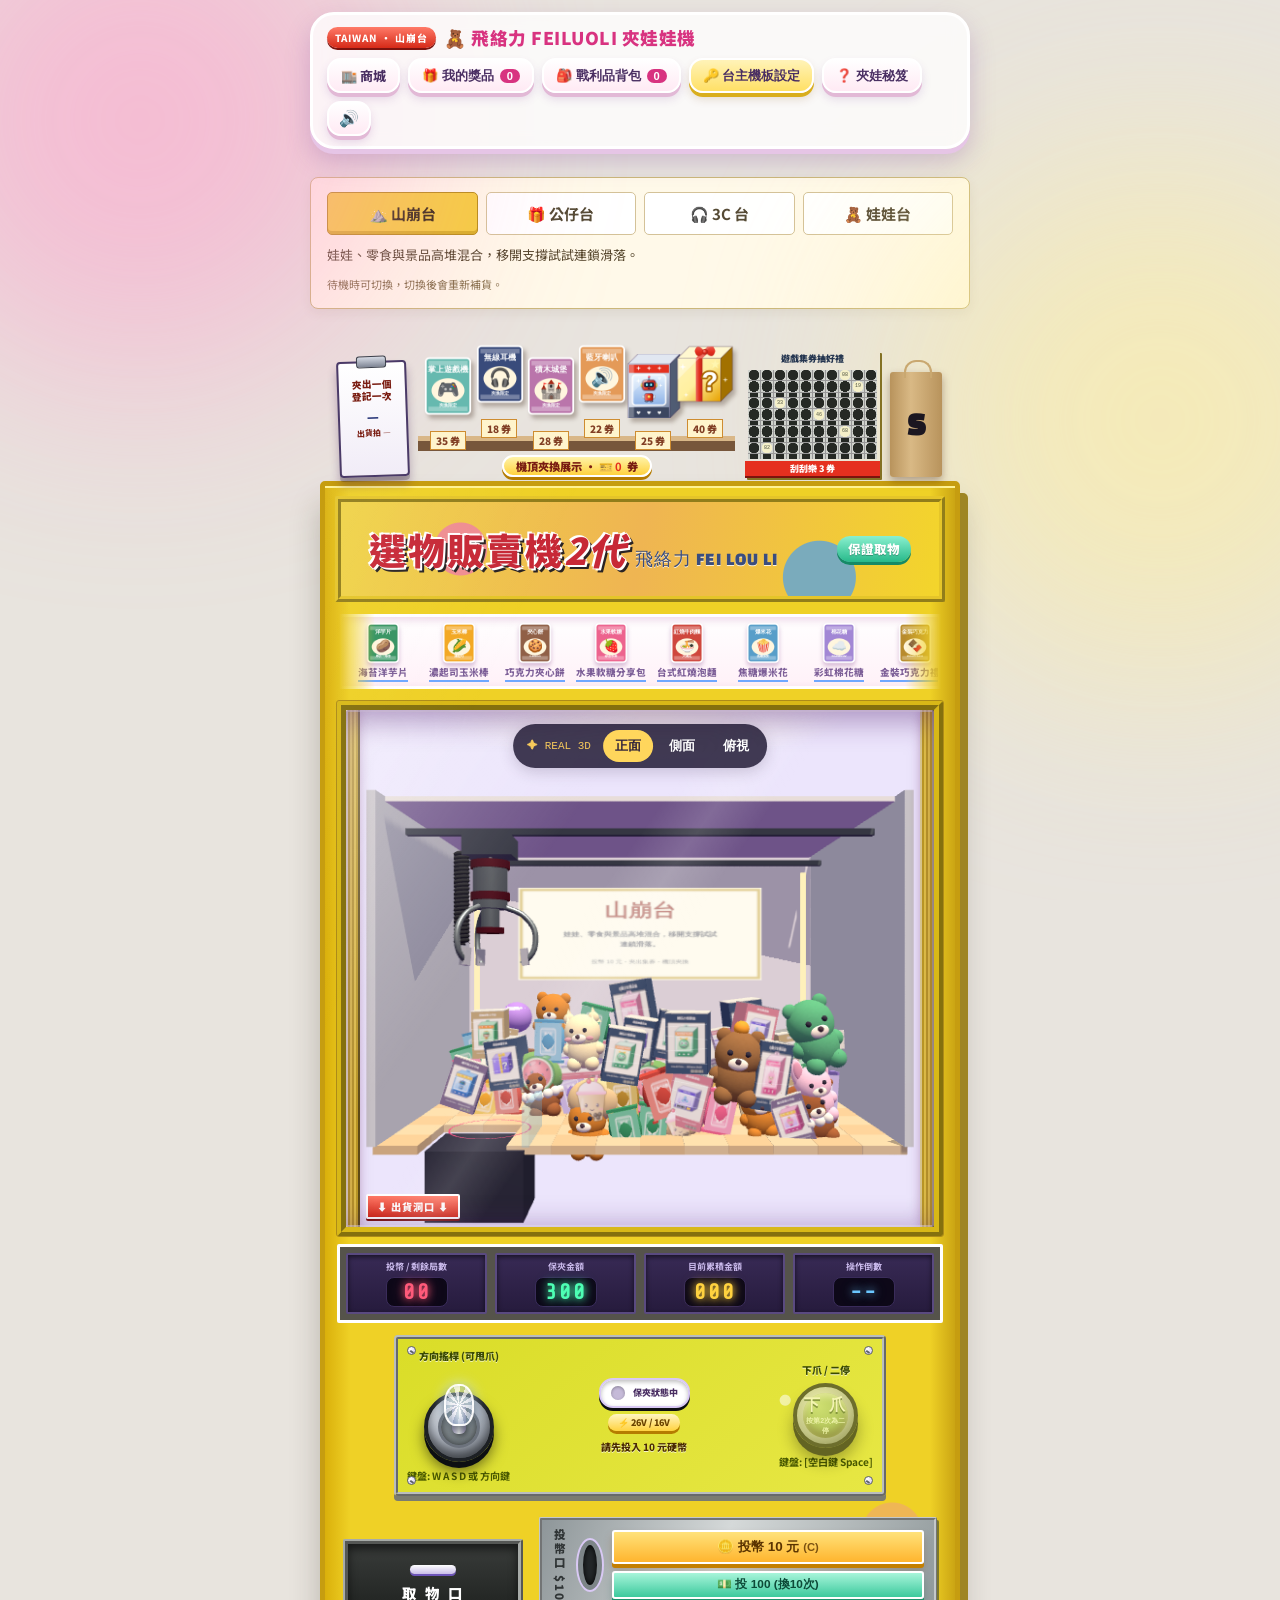
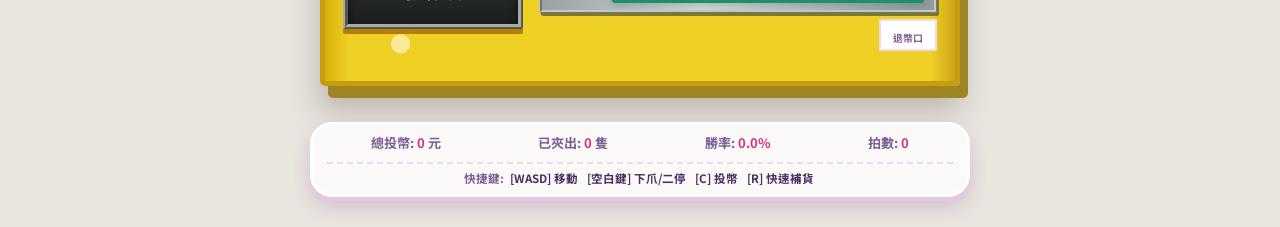
==== commit d72c3159: "合併遠端的遊戲更新（實機照片調整、3D 與模式） Co-Authored-By: Claude Sonnet 5.5 <noreply@anthropic.com>  # Conflicts: #	i" ====
--- a/play.html
+++ b/play.html
@@ -51,6 +51,12 @@
       <div class="mb-note">試玩模式：使用試玩幣，尚未開通真實收款與出貨</div>
     </div>
 
+    <nav class="mode-selector" aria-label="機台模式">
+      <div class="mode-buttons" id="mode-buttons"></div>
+      <p id="mode-description"></p>
+      <small id="mode-hint">待機時可切換，切換後會重新補貨。</small>
+    </nav>
+
     <!-- 夾娃娃機台本體 (經典飛絡力亮黃色機殼) -->
     <main class="machine-wrapper">
       <!-- 機頂擺設：夾換品、刮刮樂、夾出登記板、牛皮紙袋 (實機常見) -->
--- a/style.css
+++ b/style.css
@@ -1540,3 +1540,29 @@
 .myprize-row { display: flex; align-items: center; gap: 10px; background: #fff; border: 2px solid var(--line); border-radius: 14px; padding: 8px 10px; }
 .myprize-row small { display: block; color: var(--ink-soft); font-size: 0.7rem; margin-top: 2px; }
 .myprize-icon { width: 42px; height: 42px; border-radius: 12px; display: flex; align-items: center; justify-content: center; font-size: 1.5rem; flex: none; }
+/* Photo reference: squared powder-coated cabinet and brushed hardware. */
+body {background:#e8e4de;}
+.feiluoli-cabinet {border:5px solid #c69d10;border-radius:5px;background:linear-gradient(90deg,#dab00b,#efd126 4%,#efd126 96%,#cba513);box-shadow:inset 0 2px #fff293,8px 12px 0 #9e8524,0 24px 30px #30291940;}
+.feiluoli-cabinet::before{opacity:.15;}
+.machine-marquee {border-radius:2px;border:6px ridge #e5c529;margin:10px 10px 0;box-shadow:none;padding:14px 12px;background:radial-gradient(circle at 20% 50%,#ef8d91 0 26px,transparent 27px),radial-gradient(circle at 80% 80%,#7aabbc 0 36px,transparent 37px),linear-gradient(100deg,#f0d347,#efb552,#f3d52b);}
+.led-strip {display:none;}.brand-chinese {color:#c72836;text-shadow:2px 2px #fff,-2px -2px #fff,4px 4px #292324;font-size:2.3rem;}.brand-english{color:#3a4d7e;}
+.prize-ticker{border-radius:0;margin-bottom:0;}
+.machine-showcase {border-radius:2px;border:9px ridge #d8b817;outline:1px solid #ad8b18;margin:12px 12px 0;box-shadow:none;aspect-ratio:600/530;}
+.cabinet-pillar {background:repeating-linear-gradient(90deg,#c3a221 0 2px,#edce43 2px 4px);width:14px;}.pillar-label{display:none;}
+.machine-dashboard{border-radius:2px;box-shadow:none;background:#55534b;padding:6px;margin:8px 12px 0;}.meter-box{border-radius:2px;}.meter-title{font-size:9px;}.segment-display{font-size:1.35rem;}
+.machine-console{width:78%;align-self:center;padding:12px 0 0;}.console-plate{border-radius:4px;border:4px ridge #b9bdbe;background:radial-gradient(circle at 80% 40%,#fff8 0 5px,transparent 6px),linear-gradient(140deg,#dadd28,#e7e744);box-shadow:0 5px #7b7c70; padding:9px;}.control-label{font-size:10px;}.status-section{max-width:110px;}.action-status-text{font-size:10px;}.joystick-base{width:70px;height:70px;margin-top:8px;}.joystick-pad{width:42px;height:42px;background:linear-gradient(#b9c1c3,#666e72);}.joystick-ball{width:30px;height:42px;border-radius:45% 45% 38% 38%;background:repeating-conic-gradient(from 20deg,#ffffffcc 0 18deg,#b8d0d377 18deg 36deg);}.arcade-big-button{width:65px;height:65px;}.btn-cap{background:radial-gradient(circle at 35% 30%,#a8ee37,#5cad09);}.btn-text{font-size:1rem;}.btn-subtext{font-size:7px;}.voltage-chip{font-size:9px;}.guarantee-text{font-size:9px;}
+.machine-lower{padding:18px 18px 28px;}.coin-slot-housing{border-radius:2px;background:linear-gradient(110deg,#8e9699,#d5d9d9 45%,#919a9c);border:3px ridge #c4c8c9;box-shadow:2px 3px #7c782d;}.coin-slot-slit{width:24px;border-radius:50%;background:#24282a;border:5px solid #7d8588;}.coin-slot-sign{color:#303536;}.coin-return-slot{border-radius:1px;}.chute-flap{border-radius:2px;border:5px ridge #a7aba8;background:linear-gradient(#393c3a,#1b1e1c);}.coin-btn{border-radius:3px;}.chute-marker-label{border-radius:2px;}
+.scratch-rack{width:135px;height:127px;background:#e5e6e5;border:6px solid #273859;border-radius:1px;box-shadow:2px 3px #847224;}.scratch-rack .scratch-card{display:none;}.scratch-top-label{color:#263751;font-size:9px;top:2px;}.rack-sign{bottom:1px;border-radius:0;font-size:9px;}.scratch-dot-grid{display:grid;grid-template-columns:repeat(10,1fr);position:absolute;top:20px;left:3px;right:3px;bottom:18px;background:#999;gap:1px;}.scratch-dot-grid i{display:grid;place-items:center;background:radial-gradient(circle,#252924 0 65%,#d0d3cd 68%);font:5px monospace;color:#4d513c;}.scratch-dot-grid i.revealed{background:radial-gradient(circle,#f5f0c9 0 65%,#d0d3cd 68%);}
+@media(max-width:600px){.brand-chinese{font-size:1.7rem;}.machine-console{width:92%;}.console-plate{padding:8px 5px;gap:4px;}.control-label{font-size:8px;}.status-section{max-width:100px;}.joystick-base{width:60px;height:64px;}.machine-showcase{margin:9px 8px 0;border-width:7px;}.scratch-rack{width:85px;height:106px;border-width:4px;}.scratch-top-label{font-size:6px;}.scratch-dot-grid{top:15px;bottom:17px;left:1px;right:1px;}.scratch-dot-grid i{font-size:4px;}.shelf-items{grid-template-columns:repeat(2,minmax(0,1fr));}.shelf-product:nth-child(n+3){display:none;}.shelf-sign{font-size:7px;}.machine-lower{padding:14px 10px 22px;}.coin-slot-housing{padding:6px;gap:5px;}.coin-slot-sign{font-size:9px;}}
+.joystick-stick {bottom:24px;height:32px;left:calc(50% - 7px);}.joystick-ball {top:-18px;left:-8px;}
+.console-plate {min-height:155px;}.joystick-section .control-label {margin-bottom:15px;}
+.machine-lower {min-height:185px;background:radial-gradient(circle at 12% 80%,#fff8 0 9px,transparent 10px),radial-gradient(circle at 90% 20%,#efb655 0 30px,transparent 31px);}
+@media(max-width:600px){.console-plate{min-height:150px;}.machine-lower{min-height:165px;}}
+
+.mode-selector {max-width:660px;width:100%;padding:14px 16px;margin:12px auto 18px;border:1px solid #cbb77a;border-radius:8px;background:#fff9e9;color:#54452b;box-shadow:0 4px 12px #543c1715;}
+.mode-buttons {display:grid;grid-template-columns:repeat(4,1fr);gap:8px;}
+.mode-buttons button {font:700 15px 'Noto Sans TC',sans-serif;border:1px solid #d4c298;border-radius:5px;background:#fff;padding:10px 5px;color:#554a35;cursor:pointer;}
+.mode-buttons button.active {background:#f5ce3d;border-color:#b58b14;color:#332711;box-shadow:inset 0 -3px #d7af23;}
+.mode-buttons button:disabled {cursor:default;opacity:.65;}.mode-buttons button:focus-visible{outline:3px solid #835da7;outline-offset:2px;}
+#mode-description {font-size:13px;line-height:1.6;margin:10px 0 4px;}#mode-hint{font-size:11px;color:#846f49;}
+@media(max-width:600px){.mode-selector{width:calc(100% - 20px);padding:10px;}.mode-buttons{gap:5px;}.mode-buttons button{font-size:12px;padding:9px 2px;}#mode-description{font-size:12px;}}
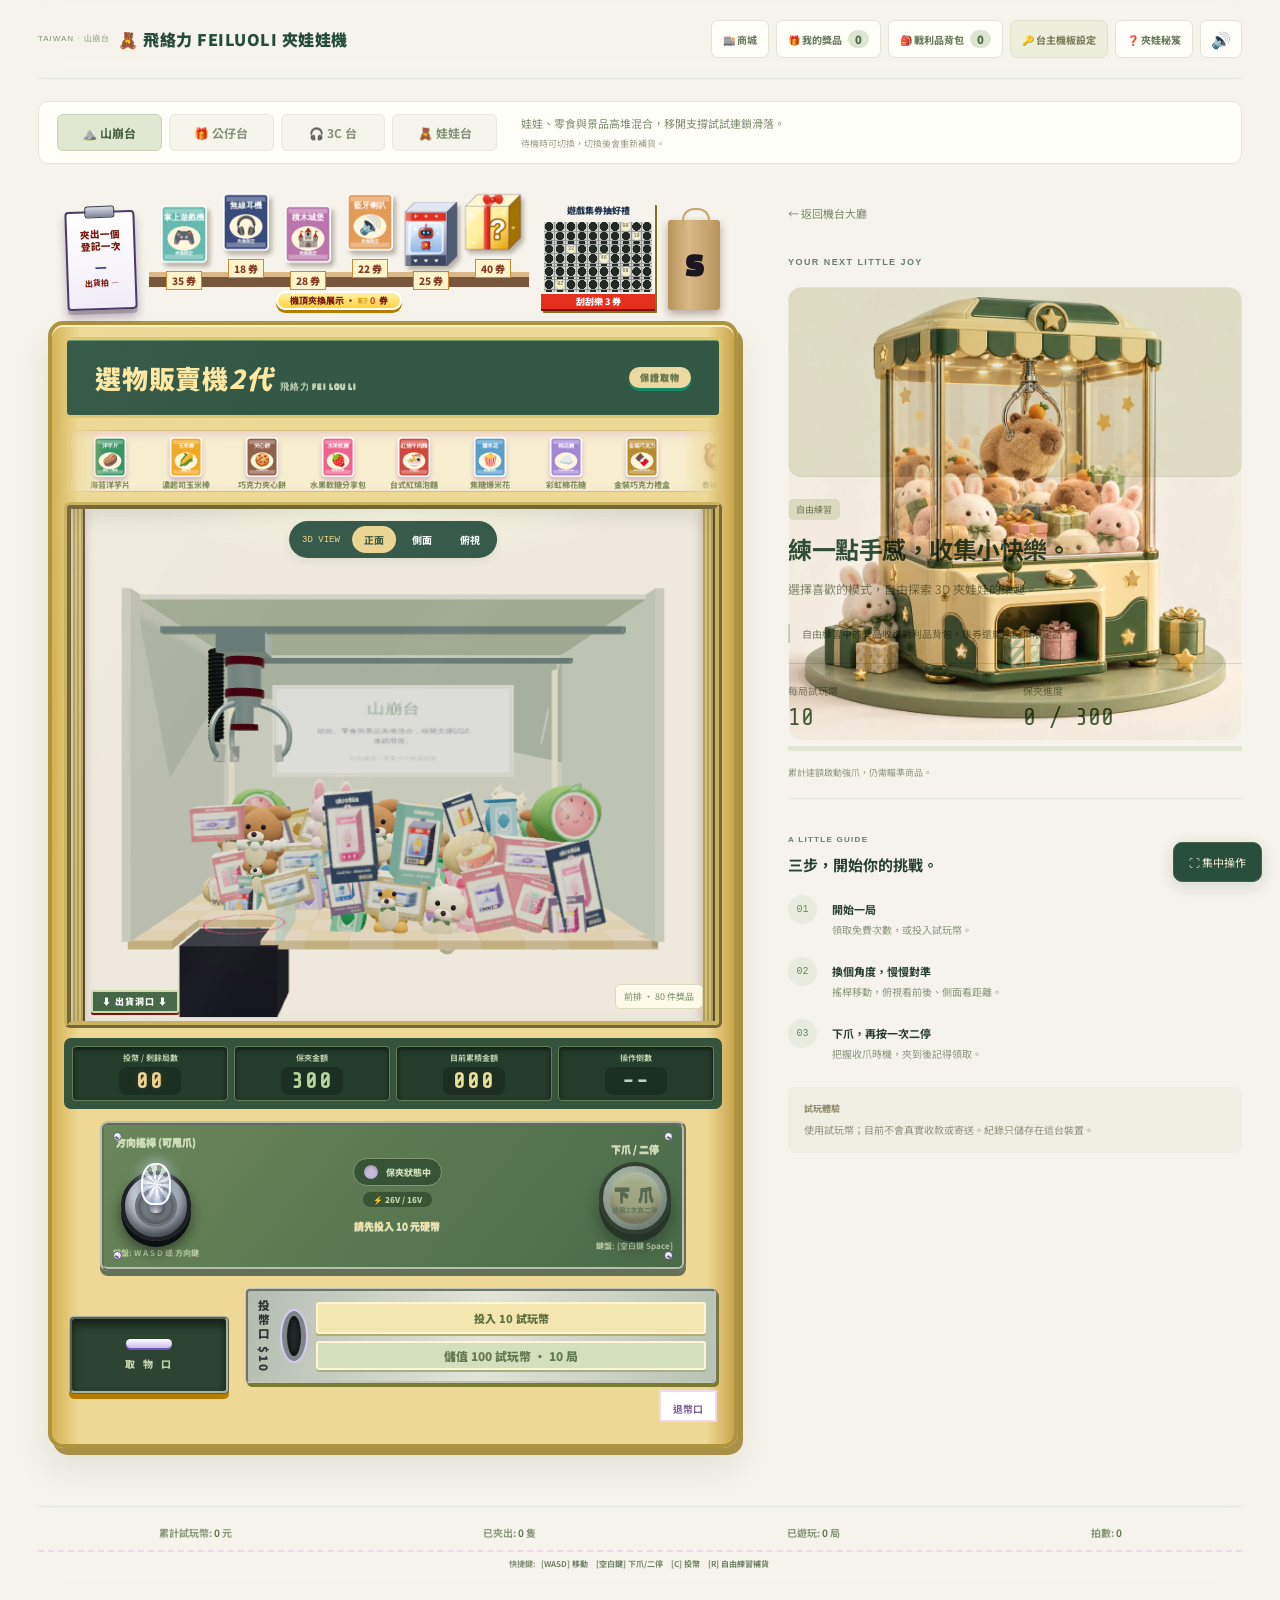
==== commit cd0d2050: "Upgrade storefront art, product arcade flows, persistence and rendering reliability" ====
--- a/play.html
+++ b/play.html
@@ -1,519 +1,823 @@
-<!DOCTYPE html>
+<!doctype html>
 <html lang="zh-TW">
-<head>
-  <meta charset="UTF-8">
-  <meta name="viewport" content="width=device-width, initial-scale=1.0, maximum-scale=1.0, user-scalable=no">
-  <title>飛絡力 夾娃娃機 (Fei Lou Li Claw Machine)</title>
-  <link rel="stylesheet" href="style.css">
-  <link rel="preconnect" href="https://fonts.googleapis.com">
-  <link rel="preconnect" href="https://fonts.gstatic.com" crossorigin>
-  <link href="https://fonts.googleapis.com/css2?family=Changa+One&family=Noto+Sans+TC:wght@400;700;900&family=Share+Tech+Mono&display=swap" rel="stylesheet">
-</head>
-<body>
-  <div class="arcade-room">
-    <!-- 背景裝飾與霓虹夜市氛圍 -->
-    <div class="ambient-lights">
-      <div class="ambient-glow left"></div>
-      <div class="ambient-glow right"></div>
+  <head>
+    <meta charset="UTF-8" />
+    <meta name="viewport" content="width=device-width, initial-scale=1.0" />
+    <title>飛絡力 夾娃娃機 (Fei Lou Li Claw Machine)</title>
+    <link rel="stylesheet" href="design.css" />
+    <link rel="stylesheet" href="style.css" />
+    <link rel="stylesheet" href="arcade.css" />
+    <link rel="preconnect" href="https://fonts.googleapis.com" />
+    <link rel="preconnect" href="https://fonts.gstatic.com" crossorigin />
+    <link
+      href="https://fonts.googleapis.com/css2?family=Changa+One&family=Noto+Sans+TC:wght@400;700;900&family=Share+Tech+Mono&display=swap"
+      rel="stylesheet"
+    />
+  </head>
+  <body>
+    <a class="skip-link" href="#game-canvas">跳至遊戲區</a>
+    <button id="focus-start" class="focus-start">開始一局</button>
+    <button id="btn-focus" class="focus-toggle" aria-pressed="false">
+      ⛶ 集中操作
+    </button>
+    <div class="arcade-room">
+      <!-- 背景裝飾與霓虹夜市氛圍 -->
+      <div class="ambient-lights">
+        <div class="ambient-glow left"></div>
+        <div class="ambient-glow right"></div>
+      </div>
+
+      <!-- 頂部快速工具列 -->
+      <header class="top-bar">
+        <div class="arcade-title">
+          <span class="badge">TAIWAN · 山崩台</span>
+          <h1>🧸 飛絡力 FEILUOLI 夾娃娃機</h1>
+        </div>
+        <div class="top-actions">
+          <a class="tool-btn" href="index.html" title="回到商城首頁">🏬 商城</a>
+          <button
+            id="btn-myprizes"
+            class="tool-btn"
+            title="我的獎品 (夾中的商品)"
+          >
+            🎁 我的獎品 <span id="myprizes-badge" class="badge-count">0</span>
+          </button>
+          <button id="btn-collection" class="tool-btn" title="查看夾到的戰利品">
+            🎒 戰利品背包
+            <span id="collection-badge" class="badge-count">0</span>
+          </button>
+          <button
+            id="btn-owner-mode"
+            class="tool-btn warning"
+            title="打開台主微調後台"
+          >
+            🔑 台主機板設定
+          </button>
+          <button id="btn-help" class="tool-btn" title="操作說明與夾娃秘技">
+            ❓ 夾娃秘笈
+          </button>
+          <button
+            id="btn-sound-toggle"
+            class="tool-btn icon-only"
+            title="聲音開關"
+          >
+            🔊
+          </button>
+        </div>
+      </header>
+
+      <!-- 商城機台資訊列 (從商城進入時顯示) -->
+      <div class="machine-banner hidden" id="machine-banner">
+        <div class="mb-main">
+          <span class="mb-tag" id="mb-tag">付費機台</span>
+          <b id="mb-name"></b>
+          <span id="mb-rule"></span>
+        </div>
+        <div class="mb-note">試玩模式：使用試玩幣，尚未開通真實收款與出貨</div>
+      </div>
+
+      <nav class="mode-selector" aria-label="機台模式">
+        <div class="mode-buttons" id="mode-buttons"></div>
+        <p id="mode-description"></p>
+        <small id="mode-hint">待機時可切換，切換後會重新補貨。</small>
+      </nav>
+
+      <!-- 夾娃娃機台本體 (經典飛絡力亮黃色機殼) -->
+      <div class="play-workspace">
+        <main class="machine-wrapper">
+          <!-- 機頂擺設：夾換品、刮刮樂、夾出登記板、牛皮紙袋 (實機常見) -->
+          <div class="machine-topper" id="machine-topper">
+            <div class="clipboard" id="clipboard" title="夾出登記板">
+              <div class="clip-top"></div>
+              <div class="clip-title">夾出一個<br />登記一次</div>
+              <div class="clip-tally" id="clip-tally">—</div>
+              <div class="clip-beats" id="clip-beats">出貨拍 —</div>
+            </div>
+            <button
+              class="topper-shelf"
+              id="topper-shelf"
+              title="夾換區：用兌換券換限定品"
+            >
+              <div class="shelf-items" id="shelf-items"></div>
+              <div class="shelf-sign">
+                機頂夾換展示 · 🎫<b id="ticket-count">0</b> 券
+              </div>
+            </button>
+            <button
+              class="scratch-rack"
+              id="scratch-rack"
+              title="刮刮樂：3 張兌換券 1 張"
+            >
+              <span class="scratch-card c1"><i>幸運刮刮樂</i></span>
+              <span class="scratch-card c2"><i>幸運刮刮樂</i></span>
+              <span class="scratch-card c3"><i>幸運刮刮樂</i></span>
+              <span class="rack-sign">刮刮樂 3 券</span
+              ><span class="scratch-top-label">遊戲集券抽好禮</span>
+            </button>
+            <div class="kraft-bag"><span>S</span></div>
+          </div>
+
+          <div class="claw-machine feiluoli-cabinet">
+            <!-- 頂部招牌燈箱 (Marquee) -->
+            <div class="machine-marquee">
+              <div class="led-strip top">
+                <span class="led"></span><span class="led"></span
+                ><span class="led"></span> <span class="led"></span
+                ><span class="led"></span><span class="led"></span>
+                <span class="led"></span><span class="led"></span
+                ><span class="led"></span> <span class="led"></span
+                ><span class="led"></span><span class="led"></span>
+              </div>
+              <div class="marquee-sign">
+                <div class="logo-wrap">
+                  <span class="brand-chinese">選物販賣機<em>2代</em></span>
+                  <span class="brand-english">飛絡力 FEI LOU LI</span>
+                </div>
+                <div class="marquee-subtitle">
+                  <span class="pill-guarantee" id="marquee-guarantee-pill"
+                    >保證取物</span
+                  >
+                </div>
+              </div>
+              <div class="led-strip bottom">
+                <span class="led"></span><span class="led"></span
+                ><span class="led"></span> <span class="led"></span
+                ><span class="led"></span><span class="led"></span>
+                <span class="led"></span><span class="led"></span
+                ><span class="led"></span> <span class="led"></span
+                ><span class="led"></span><span class="led"></span>
+              </div>
+            </div>
+
+            <!-- 本機獎品跑馬展示條 (由 game.js 以獎品圖鑑填入) -->
+            <div class="prize-ticker" aria-label="本機獎品">
+              <div class="ticker-track" id="ticker-track"></div>
+            </div>
+
+            <!-- 機身中間：壓克力透明玻璃展示窗 (櫥窗區) -->
+            <div class="machine-showcase">
+              <!-- 櫥窗邊框與反射層 -->
+              <div class="glass-reflection-overlay"></div>
+              <div class="cabinet-pillar left">
+                <div class="pillar-label">合格認證 NO.88921</div>
+              </div>
+              <div class="cabinet-pillar right">
+                <div class="pillar-label">投幣十元 歡樂無限</div>
+              </div>
+
+              <!-- 頂部聚光燈與軌道裝飾 -->
+              <div class="ceiling-light"></div>
+
+              <!-- 遊戲核心畫布 (Canvas) -->
+              <canvas id="game-canvas" width="600" height="480"></canvas>
+
+              <!-- 洞口標示與壓克力擋板立牌 (左下角出貨口) -->
+              <div class="chute-marker-label">
+                <span>⬇ 出貨洞口 ⬇</span>
+              </div>
+
+              <button id="btn-take-stuck" class="take-stuck hidden">
+                🔧 卡洞自取 · 2 局
+              </button>
+
+              <!-- 成功出貨時的特效層 (Confetti & Win Toast) -->
+              <div id="win-overlay" class="win-overlay hidden">
+                <div class="win-card" id="win-card">
+                  <div class="win-sparkles">✨ 🎉 ✨</div>
+                  <h2 id="win-title" class="win-title">恭喜出貨！</h2>
+                  <div class="win-prize-stage">
+                    <div id="win-prize-preview" class="win-prize-preview"></div>
+                  </div>
+                  <div id="win-rarity" class="win-rarity"></div>
+                  <p id="win-prize-name" class="win-prize-name">泰迪小熊</p>
+                  <p id="win-prize-desc" class="win-prize-desc"></p>
+                  <div class="win-stats">
+                    <span id="win-spent">花費: 10 元</span>
+                    <span id="win-guaranteed-tag" class="tag-badge"
+                      >技術取物</span
+                    >
+                  </div>
+                  <div class="win-actions">
+                    <button
+                      id="btn-open-blind"
+                      class="btn-primary pulse hidden"
+                    >
+                      🎁 拆開盲盒
+                    </button>
+                    <button id="btn-collect-prize" class="btn-primary pulse">
+                      放入背包
+                    </button>
+                  </div>
+                </div>
+              </div>
+            </div>
+
+            <!-- 經典飛絡力：LED 數碼顯示排 (Digital Displays) -->
+            <div class="machine-dashboard">
+              <div class="meter-box">
+                <span class="meter-title">投幣 / 剩餘局數</span>
+                <div class="segment-display red" id="disp-credits">00</div>
+              </div>
+              <div class="meter-box">
+                <span class="meter-title">保夾金額</span>
+                <div class="segment-display green" id="disp-guarantee">300</div>
+              </div>
+              <div class="meter-box">
+                <span class="meter-title">目前累積金額</span>
+                <div class="segment-display yellow" id="disp-accumulated">
+                  000
+                </div>
+              </div>
+              <div class="meter-box">
+                <span class="meter-title">操作倒數</span>
+                <div class="segment-display blue" id="disp-timer">--</div>
+              </div>
+            </div>
+
+            <!-- 斜切面控制台 (Control Deck) -->
+            <div class="machine-console">
+              <div class="console-plate">
+                <!-- 裝飾螺絲釘 -->
+                <span class="screw top-left"></span>
+                <span class="screw top-right"></span>
+                <span class="screw btm-left"></span>
+                <span class="screw btm-right"></span>
+
+                <!-- 控制台左側：經典八向搖桿 -->
+                <div class="control-section joystick-section">
+                  <div class="control-label">方向搖桿 (可甩爪)</div>
+                  <div class="joystick-base" id="joystick-base">
+                    <div class="joystick-pad"></div>
+                    <div class="joystick-crystal"></div>
+                    <div class="joystick-stick" id="joystick-stick">
+                      <div class="joystick-ball" id="joystick-ball"></div>
+                    </div>
+                  </div>
+                  <div class="joystick-hint">鍵盤: W A S D 或 方向鍵</div>
+                </div>
+
+                <!-- 控制台中央：機台指示燈與下爪狀態 -->
+                <div class="control-section status-section">
+                  <div class="guarantee-lamp-box" id="guarantee-lamp-box">
+                    <div class="guarantee-bulb" id="guarantee-bulb"></div>
+                    <span class="guarantee-text">保夾狀態中</span>
+                  </div>
+                  <div
+                    class="voltage-chip"
+                    title="抓取電壓 / 搬運電壓 (台主可調整)"
+                  >
+                    ⚡ <span id="disp-voltage">26V / 16V</span>
+                  </div>
+                  <div class="action-status-text" id="action-status-text">
+                    請先投入 10 元硬幣
+                  </div>
+                </div>
+
+                <!-- 控制台右側：巨大下爪按鈕 (支援二停！) -->
+                <div class="control-section button-section">
+                  <div class="control-label">下爪 / 二停</div>
+                  <button id="btn-drop" class="arcade-big-button" disabled>
+                    <span class="btn-cap">
+                      <span class="btn-text">下 爪</span>
+                      <span class="btn-subtext">按第2次為二停</span>
+                    </span>
+                  </button>
+                  <div class="button-hint">鍵盤: [空白鍵 Space]</div>
+                </div>
+              </div>
+            </div>
+
+            <!-- 機身下半部：投幣孔與退幣口、左側取出門 -->
+            <div class="machine-lower">
+              <!-- 左側取物口 (Prize Chute Flap) -->
+              <div class="chute-exit-panel">
+                <div class="chute-flap" id="chute-flap">
+                  <div class="flap-handle"></div>
+                  <span class="flap-text">取 物 口</span>
+                </div>
+              </div>
+
+              <!-- 右側投幣機構 (Coin Mech) -->
+              <div class="coin-mechanism">
+                <div class="coin-slot-housing">
+                  <div class="coin-slot-sign">投幣口 $10</div>
+                  <div
+                    class="coin-slot-slit"
+                    id="coin-slot-slit"
+                    title="點擊投幣 10 元"
+                  ></div>
+                  <div class="coin-actions">
+                    <button id="btn-insert-coin" class="coin-btn">
+                      🪙 投幣 10 元 <span class="hotkey">(C)</span>
+                    </button>
+                    <button id="btn-insert-100" class="coin-btn secondary">
+                      💵 投 100 (換10次)
+                    </button>
+                  </div>
+                </div>
+                <div class="coin-return-slot">
+                  <span class="return-text">退幣口</span>
+                </div>
+              </div>
+            </div>
+          </div>
+        </main>
+        <aside class="session-panel" aria-label="本台資訊">
+          <a class="back-to-mall" href="index.html">← 返回機台大廳</a>
+          <div class="session-product">
+            <span class="eyebrow">YOUR NEXT LITTLE JOY</span>
+            <div id="session-art"></div>
+            <span class="session-label" id="session-kind">自由練習</span>
+            <h2 id="session-title">練一點手感，收集小快樂。</h2>
+            <p id="session-desc">選擇喜歡的模式，自由探索 3D 夾娃娃的樂趣。</p>
+          </div>
+          <p class="reward-hint" id="reward-hint">
+            夾中「本台商品」會記入我的獎品；其他獎品收進戰利品背包。
+          </p>
+          <div class="session-rule">
+            <div>
+              <span id="session-price-label">每局試玩幣</span
+              ><b id="session-price">10</b>
+            </div>
+            <div>
+              <span id="session-progress-label">保夾進度</span
+              ><b id="session-progress-text">0 / 300</b>
+            </div>
+            <progress
+              id="session-progress"
+              value="0"
+              max="300"
+              aria-label="保夾進度"
+            ></progress
+            ><small id="session-progress-note"
+              >累計達額啟動強爪，仍需瞄準商品。</small
+            >
+          </div>
+          <div class="session-how">
+            <span class="eyebrow">A LITTLE GUIDE</span>
+            <h3>三步，開始你的挑戰。</h3>
+            <ol>
+              <li>
+                <span>01</span>
+                <p>
+                  <b>開始一局</b><small>領取免費次數，或投入試玩幣。</small>
+                </p>
+              </li>
+              <li>
+                <span>02</span>
+                <p>
+                  <b>換個角度，慢慢對準</b
+                  ><small>搖桿移動，俯視看前後、側面看距離。</small>
+                </p>
+              </li>
+              <li>
+                <span>03</span>
+                <p>
+                  <b>下爪，再按一次二停</b
+                  ><small>把握收爪時機，夾到後記得領取。</small>
+                </p>
+              </li>
+            </ol>
+          </div>
+          <p class="session-demo">
+            <b>試玩體驗</b
+            >使用試玩幣；目前不會真實收款或寄送。紀錄只儲存在這台裝置。
+          </p>
+        </aside>
+      </div>
+
+      <!-- 底部操作快捷鍵提示與統計資訊 -->
+      <footer class="bottom-stats">
+        <div class="stat-item">
+          累計試玩幣: <b id="stat-total-coins">0</b> 元
+        </div>
+        <div class="stat-item">已夾出: <b id="stat-prizes-won">0</b> 隻</div>
+        <div class="stat-item">已遊玩: <b id="stat-rounds">0</b> 局</div>
+        <div class="stat-item">拍數: <b id="stat-beat">0</b></div>
+        <div class="stat-item quick-keys">
+          快捷鍵: <b>[WASD] 移動</b> <b>[空白鍵] 下爪/二停</b> <b>[C] 投幣</b>
+          <b>[R] 自由練習補貨</b>
+        </div>
+      </footer>
     </div>
 
-    <!-- 頂部快速工具列 -->
-    <header class="top-bar">
-      <div class="arcade-title">
-        <span class="badge">TAIWAN · 山崩台</span>
-        <h1>🧸 飛絡力 FEILUOLI 夾娃娃機</h1>
-      </div>
-      <div class="top-actions">
-        <a class="tool-btn" href="index.html" title="回到商城首頁">🏬 商城</a>
-        <button id="btn-myprizes" class="tool-btn" title="我的獎品 (夾中的商品)">🎁 我的獎品 <span id="myprizes-badge" class="badge-count">0</span></button>
-        <button id="btn-collection" class="tool-btn" title="查看夾到的戰利品">
-          🎒 戰利品背包 <span id="collection-badge" class="badge-count">0</span>
-        </button>
-        <button id="btn-owner-mode" class="tool-btn warning" title="打開台主微調後台">
-          🔑 台主機板設定
-        </button>
-        <button id="btn-help" class="tool-btn" title="操作說明與夾娃秘技">
-          ❓ 夾娃秘笈
-        </button>
-        <button id="btn-sound-toggle" class="tool-btn icon-only" title="聲音開關">
-          🔊
-        </button>
-      </div>
-    </header>
-
-    <!-- 商城機台資訊列 (從商城進入時顯示) -->
-    <div class="machine-banner hidden" id="machine-banner">
-      <div class="mb-main">
-        <span class="mb-tag" id="mb-tag">付費機台</span>
-        <b id="mb-name"></b>
-        <span id="mb-rule"></span>
-      </div>
-      <div class="mb-note">試玩模式：使用試玩幣，尚未開通真實收款與出貨</div>
-    </div>
-
-    <nav class="mode-selector" aria-label="機台模式">
-      <div class="mode-buttons" id="mode-buttons"></div>
-      <p id="mode-description"></p>
-      <small id="mode-hint">待機時可切換，切換後會重新補貨。</small>
-    </nav>
-
-    <!-- 夾娃娃機台本體 (經典飛絡力亮黃色機殼) -->
-    <main class="machine-wrapper">
-      <!-- 機頂擺設：夾換品、刮刮樂、夾出登記板、牛皮紙袋 (實機常見) -->
-      <div class="machine-topper" id="machine-topper">
-        <div class="clipboard" id="clipboard" title="夾出登記板">
-          <div class="clip-top"></div>
-          <div class="clip-title">夾出一個<br>登記一次</div>
-          <div class="clip-tally" id="clip-tally">—</div>
-          <div class="clip-beats" id="clip-beats">出貨拍 —</div>
-        </div>
-        <button class="topper-shelf" id="topper-shelf" title="夾換區：用兌換券換限定品">
-          <div class="shelf-items" id="shelf-items"></div>
-          <div class="shelf-sign">機頂夾換展示 · 🎫<b id="ticket-count">0</b> 券</div>
-        </button>
-        <button class="scratch-rack" id="scratch-rack" title="刮刮樂：3 張兌換券 1 張">
-          <span class="scratch-card c1"><i>幸運刮刮樂</i></span>
-          <span class="scratch-card c2"><i>幸運刮刮樂</i></span>
-          <span class="scratch-card c3"><i>幸運刮刮樂</i></span>
-          <span class="rack-sign">刮刮樂 3 券</span><span class="scratch-top-label">遊戲集券抽好禮</span>
-        </button>
-        <div class="kraft-bag"><span>S</span></div>
-      </div>
-
-      <div class="claw-machine feiluoli-cabinet">
-        
-        <!-- 頂部招牌燈箱 (Marquee) -->
-        <div class="machine-marquee">
-          <div class="led-strip top">
-            <span class="led"></span><span class="led"></span><span class="led"></span>
-            <span class="led"></span><span class="led"></span><span class="led"></span>
-            <span class="led"></span><span class="led"></span><span class="led"></span>
-            <span class="led"></span><span class="led"></span><span class="led"></span>
-          </div>
-          <div class="marquee-sign">
-            <div class="logo-wrap">
-              <span class="brand-chinese">選物販賣機<em>2代</em></span>
-              <span class="brand-english">飛絡力 FEI LOU LI</span>
-            </div>
-            <div class="marquee-subtitle">
-              <span class="pill-guarantee" id="marquee-guarantee-pill">保證取物</span>
-            </div>
-          </div>
-          <div class="led-strip bottom">
-            <span class="led"></span><span class="led"></span><span class="led"></span>
-            <span class="led"></span><span class="led"></span><span class="led"></span>
-            <span class="led"></span><span class="led"></span><span class="led"></span>
-            <span class="led"></span><span class="led"></span><span class="led"></span>
-          </div>
-        </div>
-
-        <!-- 本機獎品跑馬展示條 (由 game.js 以獎品圖鑑填入) -->
-        <div class="prize-ticker" aria-label="本機獎品">
-          <div class="ticker-track" id="ticker-track"></div>
-        </div>
-
-        <!-- 機身中間：壓克力透明玻璃展示窗 (櫥窗區) -->
-        <div class="machine-showcase">
-          <!-- 櫥窗邊框與反射層 -->
-          <div class="glass-reflection-overlay"></div>
-          <div class="cabinet-pillar left">
-            <div class="pillar-label">合格認證 NO.88921</div>
-          </div>
-          <div class="cabinet-pillar right">
-            <div class="pillar-label">投幣十元 歡樂無限</div>
-          </div>
-
-          <!-- 頂部聚光燈與軌道裝飾 -->
-          <div class="ceiling-light"></div>
-
-          <!-- 遊戲核心畫布 (Canvas) -->
-          <canvas id="game-canvas" width="600" height="480"></canvas>
-
-          <!-- 洞口標示與壓克力擋板立牌 (左下角出貨口) -->
-          <div class="chute-marker-label">
-            <span>⬇ 出貨洞口 ⬇</span>
-          </div>
-
-          <button id="btn-take-stuck" class="take-stuck hidden">🔧 卡洞自取 · 2 局</button>
-
-          <!-- 成功出貨時的特效層 (Confetti & Win Toast) -->
-          <div id="win-overlay" class="win-overlay hidden">
-            <div class="win-card" id="win-card">
-              <div class="win-sparkles">✨ 🎉 ✨</div>
-              <h2 id="win-title" class="win-title">恭喜出貨！</h2>
-              <div class="win-prize-stage">
-                <div id="win-prize-preview" class="win-prize-preview"></div>
-              </div>
-              <div id="win-rarity" class="win-rarity"></div>
-              <p id="win-prize-name" class="win-prize-name">泰迪小熊</p>
-              <p id="win-prize-desc" class="win-prize-desc"></p>
-              <div class="win-stats">
-                <span id="win-spent">花費: 10 元</span>
-                <span id="win-guaranteed-tag" class="tag-badge">技術取物</span>
-              </div>
-              <div class="win-actions">
-                <button id="btn-open-blind" class="btn-primary pulse hidden">🎁 拆開盲盒</button>
-                <button id="btn-collect-prize" class="btn-primary pulse">放入背包</button>
-              </div>
-            </div>
-          </div>
-        </div>
-
-        <!-- 經典飛絡力：LED 數碼顯示排 (Digital Displays) -->
-        <div class="machine-dashboard">
-          <div class="meter-box">
-            <span class="meter-title">投幣 / 剩餘局數</span>
-            <div class="segment-display red" id="disp-credits">00</div>
-          </div>
-          <div class="meter-box">
-            <span class="meter-title">保夾金額</span>
-            <div class="segment-display green" id="disp-guarantee">300</div>
-          </div>
-          <div class="meter-box">
-            <span class="meter-title">目前累積金額</span>
-            <div class="segment-display yellow" id="disp-accumulated">000</div>
-          </div>
-          <div class="meter-box">
-            <span class="meter-title">操作倒數</span>
-            <div class="segment-display blue" id="disp-timer">--</div>
-          </div>
-        </div>
-
-        <!-- 斜切面控制台 (Control Deck) -->
-        <div class="machine-console">
-          <div class="console-plate">
-            <!-- 裝飾螺絲釘 -->
-            <span class="screw top-left"></span>
-            <span class="screw top-right"></span>
-            <span class="screw btm-left"></span>
-            <span class="screw btm-right"></span>
-
-            <!-- 控制台左側：經典八向搖桿 -->
-            <div class="control-section joystick-section">
-              <div class="control-label">方向搖桿 (可甩爪)</div>
-              <div class="joystick-base" id="joystick-base">
-                <div class="joystick-pad"></div>
-                <div class="joystick-crystal"></div>
-                <div class="joystick-stick" id="joystick-stick">
-                  <div class="joystick-ball" id="joystick-ball"></div>
-                </div>
-              </div>
-              <div class="joystick-hint">鍵盤: W A S D 或 方向鍵</div>
-            </div>
-
-            <!-- 控制台中央：機台指示燈與下爪狀態 -->
-            <div class="control-section status-section">
-              <div class="guarantee-lamp-box" id="guarantee-lamp-box">
-                <div class="guarantee-bulb" id="guarantee-bulb"></div>
-                <span class="guarantee-text">保夾狀態中</span>
-              </div>
-              <div class="voltage-chip" title="抓取電壓 / 搬運電壓 (台主可調整)">⚡ <span id="disp-voltage">26V / 16V</span></div>
-              <div class="action-status-text" id="action-status-text">
-                請先投入 10 元硬幣
-              </div>
-            </div>
-
-            <!-- 控制台右側：巨大下爪按鈕 (支援二停！) -->
-            <div class="control-section button-section">
-              <div class="control-label">下爪 / 二停</div>
-              <button id="btn-drop" class="arcade-big-button" disabled>
-                <span class="btn-cap">
-                  <span class="btn-text">下 爪</span>
-                  <span class="btn-subtext">按第2次為二停</span>
-                </span>
-              </button>
-              <div class="button-hint">鍵盤: [空白鍵 Space]</div>
-            </div>
-          </div>
-        </div>
-
-        <!-- 機身下半部：投幣孔與退幣口、左側取出門 -->
-        <div class="machine-lower">
-          <!-- 左側取物口 (Prize Chute Flap) -->
-          <div class="chute-exit-panel">
-            <div class="chute-flap" id="chute-flap">
-              <div class="flap-handle"></div>
-              <span class="flap-text">取 物 口</span>
-            </div>
-          </div>
-
-          <!-- 右側投幣機構 (Coin Mech) -->
-          <div class="coin-mechanism">
-            <div class="coin-slot-housing">
-              <div class="coin-slot-sign">投幣口 $10</div>
-              <div class="coin-slot-slit" id="coin-slot-slit" title="點擊投幣 10 元"></div>
-              <div class="coin-actions">
-                <button id="btn-insert-coin" class="coin-btn">
-                  🪙 投幣 10 元 <span class="hotkey">(C)</span>
-                </button>
-                <button id="btn-insert-100" class="coin-btn secondary">
-                  💵 投 100 (換10次)
-                </button>
-              </div>
-            </div>
-            <div class="coin-return-slot">
-              <span class="return-text">退幣口</span>
-            </div>
-          </div>
-        </div>
-
-      </div>
-    </main>
-
-    <!-- 底部操作快捷鍵提示與統計資訊 -->
-    <footer class="bottom-stats">
-      <div class="stat-item">總投幣: <b id="stat-total-coins">0</b> 元</div>
-      <div class="stat-item">已夾出: <b id="stat-prizes-won">0</b> 隻</div>
-      <div class="stat-item">勝率: <b id="stat-win-rate">0.0%</b></div>
-      <div class="stat-item">拍數: <b id="stat-beat">0</b></div>
-      <div class="stat-item quick-keys">快捷鍵: <b>[WASD] 移動</b> <b>[空白鍵] 下爪/二停</b> <b>[C] 投幣</b> <b>[R] 快速補貨</b></div>
-    </footer>
-  </div>
-
-  <!-- 彈出視窗：我的獎品 -->
-  <div id="modal-myprizes" class="modal-backdrop hidden">
-    <div class="modal-window">
-      <div class="modal-header">
-        <h3>🎁 我的獎品</h3>
-        <button class="modal-close" id="btn-close-myprizes">&times;</button>
-      </div>
-      <div class="modal-body">
-        <p class="ex-tip">夾中的本店商品會記在這裡。目前為試玩模式，正式開通後可在此申請寄送。</p>
-        <div id="myprizes-list" class="myprizes-list"></div>
-      </div>
-      <div class="modal-footer">
-        <span></span>
-        <button class="btn-secondary" id="btn-myprizes-close2">關閉</button>
+    <!-- 彈出視窗：我的獎品 -->
+    <div id="modal-myprizes" class="modal-backdrop hidden">
+      <div class="modal-window">
+        <div class="modal-header">
+          <h3>🎁 我的獎品</h3>
+          <button class="modal-close" id="btn-close-myprizes">&times;</button>
+        </div>
+        <div class="modal-body">
+          <p class="ex-tip">
+            夾中的本店商品會記在這裡。目前為試玩模式，正式開通後可在此申請寄送。
+          </p>
+          <div id="myprizes-list" class="myprizes-list"></div>
+        </div>
+        <div class="modal-footer">
+          <span></span>
+          <button class="btn-secondary" id="btn-myprizes-close2">關閉</button>
+        </div>
       </div>
     </div>
-  </div>
-
-  <!-- 彈出視窗：夾換區 & 刮刮樂 -->
-  <div id="modal-exchange" class="modal-backdrop hidden">
-    <div class="modal-window">
-      <div class="modal-header">
-        <h3>🎫 夾換區 &amp; 刮刮樂</h3>
-        <button class="modal-close" id="btn-close-exchange">&times;</button>
-      </div>
-      <div class="modal-body">
-        <p class="ex-tip">每夾出一個獎品就有兌換券：普通 1 張、稀有 2 張、超稀有 3 張、隱藏款 5 張。</p>
-        <div class="ex-tickets">目前兌換券 <b id="ex-ticket-count">0</b> 張</div>
-
-        <h4 class="ex-h">🎁 夾換限定品</h4>
-        <div id="exchange-grid" class="exchange-grid"></div>
-
-        <h4 class="ex-h">🎰 黑點刮刮卡 <small>（3 張券刮一張）</small></h4>
-        <div class="scratch-wrap">
-          <div class="dot-card" id="dot-card">
-            <div class="dc-title">夾夾樂 刮刮卡</div>
-            <div class="dc-head">中獎號碼 · 刮中就有獎</div>
-            <div class="dc-wins" id="dc-wins"></div>
-            <div class="dc-grid" id="dc-grid"></div>
-            <div class="dc-status" id="dc-status">按「刮一張」開始！</div>
-          </div>
-          <div class="scratch-actions">
-            <button class="btn-primary" id="btn-scratch-buy">🎫 刮一張 (3 券)</button>
-            <button class="btn-secondary" id="btn-scratch-all" disabled>全部刮開</button>
-          </div>
-          <small class="scratch-odds">用滑鼠／手指刮開黑色圓點，刮出的號碼和上方「中獎號碼」一樣就中獎！</small>
-        </div>
-      </div>
-      <div class="modal-footer">
-        <span></span>
-        <button class="btn-secondary" id="btn-exchange-close2">關閉</button>
+
+    <!-- 彈出視窗：夾換區 & 刮刮樂 -->
+    <div id="modal-exchange" class="modal-backdrop hidden">
+      <div class="modal-window">
+        <div class="modal-header">
+          <h3>🎫 夾換區 &amp; 刮刮樂</h3>
+          <button class="modal-close" id="btn-close-exchange">&times;</button>
+        </div>
+        <div class="modal-body">
+          <p class="ex-tip">
+            每夾出一個獎品就有兌換券：普通 1 張、稀有 2 張、超稀有 3 張、隱藏款
+            5 張。
+          </p>
+          <div class="ex-tickets">
+            目前兌換券 <b id="ex-ticket-count">0</b> 張
+          </div>
+
+          <h4 class="ex-h">🎁 夾換限定品</h4>
+          <div id="exchange-grid" class="exchange-grid"></div>
+
+          <h4 class="ex-h">🎰 黑點刮刮卡 <small>（3 張券刮一張）</small></h4>
+          <div class="scratch-wrap">
+            <div class="dot-card" id="dot-card">
+              <div class="dc-title">夾夾樂 刮刮卡</div>
+              <div class="dc-head">中獎號碼 · 刮中就有獎</div>
+              <div class="dc-wins" id="dc-wins"></div>
+              <div class="dc-grid" id="dc-grid"></div>
+              <div class="dc-status" id="dc-status">按「刮一張」開始！</div>
+            </div>
+            <div class="scratch-actions">
+              <button class="btn-primary" id="btn-scratch-buy">
+                🎫 刮一張 (3 券)
+              </button>
+              <button class="btn-secondary" id="btn-scratch-all" disabled>
+                全部刮開
+              </button>
+            </div>
+            <small class="scratch-odds"
+              >用滑鼠／手指刮開黑色圓點，刮出的號碼和上方「中獎號碼」一樣就中獎！</small
+            >
+          </div>
+        </div>
+        <div class="modal-footer">
+          <span></span>
+          <button class="btn-secondary" id="btn-exchange-close2">關閉</button>
+        </div>
       </div>
     </div>
-  </div>
-
-  <!-- 彈出視窗 1: 戰利品背包 -->
-  <div id="modal-collection" class="modal-backdrop hidden">
-    <div class="modal-window">
-      <div class="modal-header">
-        <h3>🎒 我的夾娃娃戰利品展示櫃</h3>
-        <button class="modal-close" id="btn-close-collection">&times;</button>
-      </div>
-      <div class="modal-body">
-        <div id="collection-grid" class="collection-grid">
-          <div class="empty-hint">目前還沒夾到娃娃，趕快投幣試試手氣吧！</div>
-        </div>
-      </div>
-      <div class="modal-footer">
-        <div class="collection-summary" id="collection-summary">共 0 件獎品</div>
-        <button class="btn-secondary" id="btn-modal-close-coll">關閉</button>
+
+    <!-- 彈出視窗 1: 戰利品背包 -->
+    <div id="modal-collection" class="modal-backdrop hidden">
+      <div class="modal-window">
+        <div class="modal-header">
+          <h3>🎒 我的夾娃娃戰利品展示櫃</h3>
+          <button class="modal-close" id="btn-close-collection">&times;</button>
+        </div>
+        <div class="modal-body">
+          <div id="collection-grid" class="collection-grid">
+            <div class="empty-hint">目前還沒夾到娃娃，趕快投幣試試手氣吧！</div>
+          </div>
+        </div>
+        <div class="modal-footer">
+          <div class="collection-summary" id="collection-summary">
+            共 0 件獎品
+          </div>
+          <button class="btn-secondary" id="btn-modal-close-coll">關閉</button>
+        </div>
       </div>
     </div>
-  </div>
-
-  <!-- 彈出視窗 2: 台主微調後台 (DIP Switch / Owner Settings) -->
-  <div id="modal-owner" class="modal-backdrop hidden">
-    <div class="modal-window owner-modal">
-      <div class="modal-header">
-        <h3>🔑 飛絡力主機板 台主微調參數</h3>
-        <button class="modal-close" id="btn-close-owner">&times;</button>
-      </div>
-      <div class="modal-body">
-        <div class="owner-form">
-          <div class="form-group">
-            <label for="set-guarantee">保證取物金額 (元):</label>
-            <div class="range-wrap">
-              <input type="range" id="set-guarantee" min="50" max="990" step="50" value="300">
-              <span id="val-guarantee" class="val-display">300 元</span>
-            </div>
-            <small>達到此金額前，爪子會有收爪放爪機率；達到後爪力鎖定 100% 強爪。</small>
-          </div>
-
-          <div class="form-group">
-            <label for="set-claw-power">抓取電壓 (V)：爪子夾住的力道</label>
-            <div class="range-wrap">
-              <input type="range" id="set-claw-power" min="8" max="32" step="1" value="26">
-              <span id="val-claw-power" class="val-display">26 V</span>
-            </div>
-            <small>跟真機台一樣，電壓越高爪子閉得越緊、越容易夾起；太低會夾了又滑開。</small>
-          </div>
-
-          <div class="form-group">
-            <label for="set-drop-power">搬運電壓 (V)：上升與移動途中的力道</label>
-            <div class="range-wrap">
-              <input type="range" id="set-drop-power" min="8" max="32" step="1" value="16">
-              <span id="val-drop-power" class="val-display">16 V</span>
-            </div>
-            <small>夾起後維持的力道。電壓低時爪子會鬆鬆的，重的獎品（公仔盒、西瓜）容易中途掉落；保夾時兩段都鎖在 32V。</small>
-          </div>
-
-          <div class="form-group">
-            <label for="set-baffle-height">洞口擋板高度:</label>
-            <div class="range-wrap">
-              <input type="range" id="set-baffle-height" min="15" max="90" step="5" value="45">
-              <span id="val-baffle-height" class="val-display">45 px (標準防甩板)</span>
-            </div>
-            <small>擋板越低越容易翻滾進洞；過高則考驗直接垂直送球。</small>
-          </div>
-
-          <div class="form-group">
-            <label for="set-rod-gap">洞口鐵桿間距 (縮口):</label>
-            <div class="range-wrap">
-              <input type="range" id="set-rod-gap" min="40" max="90" step="2" value="66">
-              <span id="val-rod-gap" class="val-display">66 mm</span>
-            </div>
-            <small>洞口裡的兩支鐵桿把出口縮小：間距越小，越大隻的娃娃越難擠過去（特大隻幾乎卡死），要靠甩爪把它扯進洞。</small>
-          </div>
-
-          <div class="form-group">
-            <label for="set-timer-sec">操作倒數時間 (秒):</label>
-            <div class="range-wrap">
-              <input type="range" id="set-timer-sec" min="10" max="30" step="1" value="20">
-              <span id="val-timer-sec" class="val-display">20 秒</span>
-            </div>
-          </div>
-
-          <div class="form-group tricks-group">
-            <label>🕵️ 台主黑科技</label>
-            <label class="check-row"><input type="checkbox" id="opt-beat" checked> 拍數強爪：只有特定拍數才有強爪，其餘拍偏弱</label>
-            <div class="range-wrap">
-              <input type="range" id="set-beat-period" min="3" max="15" step="1" value="7">
-              <span id="val-beat-period" class="val-display">每 7 拍</span>
-            </div>
-            <label class="check-row"><input type="checkbox" id="opt-cool" checked> 出貨後收水：剛出貨的 3 拍爪力特別弱</label>
-            <label class="check-row"><input type="checkbox" id="opt-jam" checked> 卡洞預擺：補貨時把特大獎品卡在洞口鐵桿上，要付費「卡洞自取」</label>
-            <small>強拍時抓取 +6V、搬運 +8V；一般拍各 −4V；收水期各 −8V。保夾時不受影響。登記板會記錄最近出貨的拍數，玩家可以用來算拍數。</small>
-          </div>
-
-          <div class="form-actions">
-            <button id="btn-refill-dolls" class="btn-primary">🧸 重新補滿娃娃 (山崩台鋪滿)</button>
-            <button id="btn-clear-dolls" class="btn-secondary">🧹 清空重排</button>
-            <button id="btn-reset-accumulated" class="btn-danger">💰 歸零目前累積金額</button>
-            <button id="btn-clear-save" class="btn-danger">🗑 清除戰利品與統計存檔</button>
-          </div>
-        </div>
-      </div>
-      <div class="modal-footer">
-        <button class="btn-primary" id="btn-save-owner">確認設定</button>
+
+    <!-- 彈出視窗 2: 台主微調後台 (DIP Switch / Owner Settings) -->
+    <div id="modal-owner" class="modal-backdrop hidden">
+      <div class="modal-window owner-modal">
+        <div class="modal-header">
+          <h3>🔑 飛絡力主機板 台主微調參數</h3>
+          <button class="modal-close" id="btn-close-owner">&times;</button>
+        </div>
+        <div class="modal-body">
+          <div class="owner-form">
+            <div class="form-group">
+              <label for="set-guarantee">保證取物金額 (元):</label>
+              <div class="range-wrap">
+                <input
+                  type="range"
+                  id="set-guarantee"
+                  min="50"
+                  max="990"
+                  step="50"
+                  value="300"
+                />
+                <span id="val-guarantee" class="val-display">300 元</span>
+              </div>
+              <small
+                >達到此金額前，爪子會有收爪放爪機率；達到後爪力鎖定 100%
+                強爪。</small
+              >
+            </div>
+
+            <div class="form-group">
+              <label for="set-claw-power">抓取電壓 (V)：爪子夾住的力道</label>
+              <div class="range-wrap">
+                <input
+                  type="range"
+                  id="set-claw-power"
+                  min="8"
+                  max="32"
+                  step="1"
+                  value="26"
+                />
+                <span id="val-claw-power" class="val-display">26 V</span>
+              </div>
+              <small
+                >跟真機台一樣，電壓越高爪子閉得越緊、越容易夾起；太低會夾了又滑開。</small
+              >
+            </div>
+
+            <div class="form-group">
+              <label for="set-drop-power"
+                >搬運電壓 (V)：上升與移動途中的力道</label
+              >
+              <div class="range-wrap">
+                <input
+                  type="range"
+                  id="set-drop-power"
+                  min="8"
+                  max="32"
+                  step="1"
+                  value="16"
+                />
+                <span id="val-drop-power" class="val-display">16 V</span>
+              </div>
+              <small
+                >夾起後維持的力道。電壓低時爪子會鬆鬆的，重的獎品（公仔盒、西瓜）容易中途掉落；保夾時兩段都鎖在
+                32V。</small
+              >
+            </div>
+
+            <div class="form-group">
+              <label for="set-baffle-height">洞口擋板高度:</label>
+              <div class="range-wrap">
+                <input
+                  type="range"
+                  id="set-baffle-height"
+                  min="15"
+                  max="90"
+                  step="5"
+                  value="45"
+                />
+                <span id="val-baffle-height" class="val-display"
+                  >45 px (標準防甩板)</span
+                >
+              </div>
+              <small>擋板越低越容易翻滾進洞；過高則考驗直接垂直送球。</small>
+            </div>
+
+            <div class="form-group">
+              <label for="set-rod-gap">洞口鐵桿間距 (縮口):</label>
+              <div class="range-wrap">
+                <input
+                  type="range"
+                  id="set-rod-gap"
+                  min="40"
+                  max="90"
+                  step="2"
+                  value="66"
+                />
+                <span id="val-rod-gap" class="val-display">66 mm</span>
+              </div>
+              <small
+                >洞口裡的兩支鐵桿把出口縮小：間距越小，越大隻的娃娃越難擠過去（特大隻幾乎卡死），要靠甩爪把它扯進洞。</small
+              >
+            </div>
+
+            <div class="form-group">
+              <label for="set-timer-sec">操作倒數時間 (秒):</label>
+              <div class="range-wrap">
+                <input
+                  type="range"
+                  id="set-timer-sec"
+                  min="10"
+                  max="30"
+                  step="1"
+                  value="20"
+                />
+                <span id="val-timer-sec" class="val-display">20 秒</span>
+              </div>
+            </div>
+
+            <div class="form-group tricks-group">
+              <label>🕵️ 台主黑科技</label>
+              <label class="check-row"
+                ><input type="checkbox" id="opt-beat" checked />
+                拍數強爪：只有特定拍數才有強爪，其餘拍偏弱</label
+              >
+              <div class="range-wrap">
+                <input
+                  type="range"
+                  id="set-beat-period"
+                  min="3"
+                  max="15"
+                  step="1"
+                  value="7"
+                />
+                <span id="val-beat-period" class="val-display">每 7 拍</span>
+              </div>
+              <label class="check-row"
+                ><input type="checkbox" id="opt-cool" checked />
+                出貨後收水：剛出貨的 3 拍爪力特別弱</label
+              >
+              <label class="check-row"
+                ><input type="checkbox" id="opt-jam" checked />
+                卡洞預擺：補貨時把特大獎品卡在洞口鐵桿上，要付費「卡洞自取」</label
+              >
+              <small
+                >強拍時抓取 +6V、搬運 +8V；一般拍各 −4V；收水期各
+                −8V。保夾時不受影響。登記板會記錄最近出貨的拍數，玩家可以用來算拍數。</small
+              >
+            </div>
+
+            <div class="form-actions">
+              <button id="btn-refill-dolls" class="btn-primary">
+                🧸 重新補滿娃娃 (山崩台鋪滿)
+              </button>
+              <button id="btn-clear-dolls" class="btn-secondary">
+                🧹 清空重排
+              </button>
+              <button id="btn-reset-accumulated" class="btn-danger">
+                💰 歸零目前累積金額
+              </button>
+              <button id="btn-clear-save" class="btn-danger">
+                🗑 清除戰利品與統計存檔
+              </button>
+            </div>
+          </div>
+        </div>
+        <div class="modal-footer">
+          <button class="btn-primary" id="btn-save-owner">確認設定</button>
+        </div>
       </div>
     </div>
-  </div>
-
-  <!-- 彈出視窗 3: 夾娃娃機秘技指南 -->
-  <div id="modal-help" class="modal-backdrop hidden">
-    <div class="modal-window help-modal">
-      <div class="modal-header">
-        <h3>❓ 台灣夾娃娃機 (飛絡力) 實戰技巧</h3>
-        <button class="modal-close" id="btn-close-help">&times;</button>
-      </div>
-      <div class="modal-body">
-        <div class="help-section">
-          <h4>🎯 核心四大神技</h4>
-          <ul>
-            <li><b>1. 甩爪 (Swinging Claw)</b>：利用方向鍵或搖桿快速左右或前後搖晃，爪子會因慣性畫出拋物線擺盪，在爪子盪向洞口最高點時按下下爪——爪子會帶著當下的擺動速度，沿著甩動方向拋出一道弧線落下，把娃娃往洞口扯！</li>
-            <li><b>2. 二停技巧 (Double Tap Stop)</b>：按下下爪後，爪子向下墜落的過程中，<b>再次按下「下爪按鈕」</b>，爪子會立刻剎車停止下潛並提早閉合收爪！適合精準夾取娃娃的突起處（如耳朵、標籤、吸管），避免爪子戳到底翻倒娃娃。</li>
-            <li><b>3. 倒卡洞口 / 翻落法</b>：如果娃娃已經被堆在洞口擋板邊緣，夾住娃娃外側，上升時娃娃被拉扯翻滾即有機率彈過擋板掉入洞口！</li>
-            <li><b>4. 保夾保證取物</b>：當投入金額達到保證取物金額時，綠色保夾指示燈會大亮，此時爪力鎖定為最強 100% 絕對不放爪，直到成功夾出獎品為止！</li>
-          </ul>
-        </div>
-        <div class="help-section">
-          <h4>🧊 景深與前後移動</h4>
-          <p>機台有「前 / 後」兩個方向：用 <b>W / S</b>（或搖桿上下）移動爪子的景深。離爪子太遠（較淡、較小）的獎品<b>夾不到</b>，右側的粉紅指示條會顯示目前可夾的範圍。</p>
-        </div>
-        <div class="help-section">
-          <h4>📏 大小不一與洞口鐵桿</h4>
-          <p>同一種獎品有 <b>迷你 / 標準 / 大型 / 特大</b> 四種尺寸，越大隻越難夾牢。洞口有<b>兩支鐵桿</b>把出口縮小，太大隻的要擠過去，卡在桿子上時可以把它夾起來換個角度再放，或請台主把鐵桿間距調寬。</p>
-        </div>
-        <div class="help-section">
-          <h4>🕵️ 台主常見手法</h4>
-          <ul>
-            <li><b>拍數強爪</b>：台主會設定「每 N 拍才有一拍強爪」，其他拍都在放水——電壓偏低，夾起來也容易中途鬆掉。</li>
-            <li><b>出貨後收水</b>：剛出貨的下 3 拍爪力特別弱，這時連投多半是白花錢。</li>
-            <li><b>卡洞預擺</b>：特大獎品卡在洞口鐵桿上，看起來一碰就掉，其實擠不過去；要用「卡洞自取」付 2 局買走。</li>
-            <li><b>縮口與擋板</b>：鐵桿間距、擋板高度都能調，越大隻的獎品越難進洞。</li>
-            <li><b>保夾不是白送</b>：保夾金額一出貨就歸零；而且要累積到看板上的金額才啟動。</li>
-          </ul>
-        </div>
-        <div class="help-section">
-          <h4>🔢 算拍數 &amp; 實戰技巧</h4>
-          <ul>
-            <li><b>算拍數</b>：右下「拍數」是機台累計玩了幾拍，機頂登記板寫著最近出貨的拍數（例如 7·14·21）。看出貨間隔就知道台主設的週期，下一個強拍＝最近一次強拍＋週期。</li>
-            <li><b>看爪定強弱</b>：強拍時爪子閉合得特別緊（爪尖明顯收攏），弱拍時爪子鬆鬆的。先觀察別人這一拍的爪形，再決定要不要投。</li>
-            <li><b>弱拍別硬夾</b>：弱拍就拿來「推」——甩爪撥動獎品、把它推向洞口，留給強拍一次夾走。</li>
-            <li><b>強拍重點</b>：強拍才用二停夾高瘦盒的上緣、夾最重的獎品；強拍之後（剛出貨）不要連投。</li>
-            <li><b>甩爪方向</b>：爪子往哪邊盪，下爪就往哪邊飄；沒甩直上直下容易夾了就鬆。</li>
-            <li><b>先挑小隻</b>：迷你、標準尺寸好進洞；特大隻最好放著，先把它前面的東西清掉。</li>
-            <li><b>預算</b>：算好保夾金額，快到保夾前別換機台，累積才不會白費。</li>
-          </ul>
-        </div>
-        <div class="help-section">
-          <h4>🧹 清檯獎</h4>
-          <p>把檯面上的獎品<b>全部夾出洞口</b>就是清檯！可拿到<b>黃金盲盒大獎、兌換券 +30、加送 5 局</b>，機台會自動重新補貨。背牆的金色看板會顯示剩餘件數。</p>
-        </div>
-        <div class="help-section">
-          <h4>🎁 獎品種類</h4>
-          <ul>
-            <li><b>🧸 療癒娃娃 / 🍉 食物抱枕</b>：最常見，圓滾滾好夾；西瓜抱枕又大又滑。</li>
-            <li><b>📦 公仔盒</b>：高瘦盒、寬扁盒、方盒各種比例，有的包著收縮膜；盒子又重，要用二停夾邊角。</li>
-            <li><b>🎁 盲盒</b>：夾出後可「拆開盲盒」，抽中系列公仔，有機會開出<b>隱藏款</b>！金色盲盒必中稀有以上。</li>
-            <li><b>🥚 扭蛋球</b>：體積小又圓，容易滑落。</li>
-          </ul>
-        </div>
-        <div class="help-section">
-          <h4>⌨️ 操作鍵位</h4>
-          <p>• <b>移動</b>：W / A / S / D 或 方向鍵 (支援多向靈活搖晃甩爪)</p>
-          <p>• <b>下爪 & 二停</b>：空白鍵 (Space) 或 Enter 鍵</p>
-          <p>• <b>投幣</b>：鍵盤 C 鍵 (投幣 10 元)</p>
-          <p>• <b>重新鋪貨</b>：鍵盤 R 鍵</p>
-        </div>
-      </div>
-      <div class="modal-footer">
-        <button class="btn-primary" id="btn-close-help-confirm">我知道了，開始夾！</button>
+
+    <!-- 彈出視窗 3: 夾娃娃機秘技指南 -->
+    <div id="modal-help" class="modal-backdrop hidden">
+      <div class="modal-window help-modal">
+        <div class="modal-header">
+          <h3>❓ 台灣夾娃娃機 (飛絡力) 實戰技巧</h3>
+          <button class="modal-close" id="btn-close-help">&times;</button>
+        </div>
+        <div class="modal-body">
+          <div class="help-section">
+            <h4>🎯 核心四大神技</h4>
+            <ul>
+              <li>
+                <b>1. 甩爪 (Swinging Claw)</b
+                >：利用方向鍵或搖桿快速左右或前後搖晃，爪子會因慣性畫出拋物線擺盪，在爪子盪向洞口最高點時按下下爪——爪子會帶著當下的擺動速度，沿著甩動方向拋出一道弧線落下，把娃娃往洞口扯！
+              </li>
+              <li>
+                <b>2. 二停技巧 (Double Tap Stop)</b
+                >：按下下爪後，爪子向下墜落的過程中，<b>再次按下「下爪按鈕」</b>，爪子會立刻剎車停止下潛並提早閉合收爪！適合精準夾取娃娃的突起處（如耳朵、標籤、吸管），避免爪子戳到底翻倒娃娃。
+              </li>
+              <li>
+                <b>3. 倒卡洞口 / 翻落法</b
+                >：如果娃娃已經被堆在洞口擋板邊緣，夾住娃娃外側，上升時娃娃被拉扯翻滾即有機率彈過擋板掉入洞口！
+              </li>
+              <li>
+                <b>4. 保夾保證取物</b
+                >：當投入金額達到保證取物金額時，綠色保夾指示燈會大亮，此時爪力鎖定為最強
+                100% 絕對不放爪，直到成功夾出獎品為止！
+              </li>
+            </ul>
+          </div>
+          <div class="help-section">
+            <h4>🧊 景深與前後移動</h4>
+            <p>
+              機台有「前 / 後」兩個方向：用
+              <b>W / S</b
+              >（或搖桿上下）移動爪子的景深。離爪子太遠（較淡、較小）的獎品<b>夾不到</b>，右側的粉紅指示條會顯示目前可夾的範圍。
+            </p>
+          </div>
+          <div class="help-section">
+            <h4>📏 大小不一與洞口鐵桿</h4>
+            <p>
+              同一種獎品有
+              <b>迷你 / 標準 / 大型 / 特大</b>
+              四種尺寸，越大隻越難夾牢。洞口有<b>兩支鐵桿</b>把出口縮小，太大隻的要擠過去，卡在桿子上時可以把它夾起來換個角度再放，或請台主把鐵桿間距調寬。
+            </p>
+          </div>
+          <div class="help-section">
+            <h4>🕵️ 台主常見手法</h4>
+            <ul>
+              <li>
+                <b>拍數強爪</b>：台主會設定「每 N
+                拍才有一拍強爪」，其他拍都在放水——電壓偏低，夾起來也容易中途鬆掉。
+              </li>
+              <li>
+                <b>出貨後收水</b>：剛出貨的下 3
+                拍爪力特別弱，這時連投多半是白花錢。
+              </li>
+              <li>
+                <b>卡洞預擺</b
+                >：特大獎品卡在洞口鐵桿上，看起來一碰就掉，其實擠不過去；要用「卡洞自取」付
+                2 局買走。
+              </li>
+              <li>
+                <b>縮口與擋板</b
+                >：鐵桿間距、擋板高度都能調，越大隻的獎品越難進洞。
+              </li>
+              <li>
+                <b>保夾不是白送</b
+                >：保夾金額一出貨就歸零；而且要累積到看板上的金額才啟動。
+              </li>
+            </ul>
+          </div>
+          <div class="help-section">
+            <h4>🔢 算拍數 &amp; 實戰技巧</h4>
+            <ul>
+              <li>
+                <b>算拍數</b
+                >：右下「拍數」是機台累計玩了幾拍，機頂登記板寫著最近出貨的拍數（例如
+                7·14·21）。看出貨間隔就知道台主設的週期，下一個強拍＝最近一次強拍＋週期。
+              </li>
+              <li>
+                <b>看爪定強弱</b
+                >：強拍時爪子閉合得特別緊（爪尖明顯收攏），弱拍時爪子鬆鬆的。先觀察別人這一拍的爪形，再決定要不要投。
+              </li>
+              <li>
+                <b>弱拍別硬夾</b
+                >：弱拍就拿來「推」——甩爪撥動獎品、把它推向洞口，留給強拍一次夾走。
+              </li>
+              <li>
+                <b>強拍重點</b
+                >：強拍才用二停夾高瘦盒的上緣、夾最重的獎品；強拍之後（剛出貨）不要連投。
+              </li>
+              <li>
+                <b>甩爪方向</b
+                >：爪子往哪邊盪，下爪就往哪邊飄；沒甩直上直下容易夾了就鬆。
+              </li>
+              <li>
+                <b>先挑小隻</b
+                >：迷你、標準尺寸好進洞；特大隻最好放著，先把它前面的東西清掉。
+              </li>
+              <li>
+                <b>預算</b>：算好保夾金額，快到保夾前別換機台，累積才不會白費。
+              </li>
+            </ul>
+          </div>
+          <div class="help-section">
+            <h4>🧹 清檯獎</h4>
+            <p>
+              把檯面上的獎品<b>全部夾出洞口</b>就是清檯！可拿到<b
+                >黃金盲盒大獎、兌換券 +30、加送 5 局</b
+              >，機台會自動重新補貨。背牆的金色看板會顯示剩餘件數。
+            </p>
+          </div>
+          <div class="help-section">
+            <h4>🎁 獎品種類</h4>
+            <ul>
+              <li>
+                <b>🧸 療癒娃娃 / 🍉 食物抱枕</b
+                >：最常見，圓滾滾好夾；西瓜抱枕又大又滑。
+              </li>
+              <li>
+                <b>📦 公仔盒</b
+                >：高瘦盒、寬扁盒、方盒各種比例，有的包著收縮膜；盒子又重，要用二停夾邊角。
+              </li>
+              <li>
+                <b>🎁 盲盒</b
+                >：夾出後可「拆開盲盒」，抽中系列公仔，有機會開出<b>隱藏款</b>！金色盲盒必中稀有以上。
+              </li>
+              <li><b>🥚 扭蛋球</b>：體積小又圓，容易滑落。</li>
+            </ul>
+          </div>
+          <div class="help-section">
+            <h4>⌨️ 操作鍵位</h4>
+            <p>• <b>移動</b>：W / A / S / D 或 方向鍵 (支援多向靈活搖晃甩爪)</p>
+            <p>• <b>下爪 & 二停</b>：空白鍵 (Space) 或 Enter 鍵</p>
+            <p>• <b>投幣</b>：鍵盤 C 鍵 (投幣 10 元)</p>
+            <p>• <b>重新鋪貨</b>：鍵盤 R 鍵</p>
+          </div>
+        </div>
+        <div class="modal-footer">
+          <button class="btn-primary" id="btn-close-help-confirm">
+            我知道了，開始夾！
+          </button>
+        </div>
       </div>
     </div>
-  </div>
-
-  <!-- 遊戲腳本加載 -->
-  <script src="audio.js"></script>
-  <script src="prizes.js"></script>
-  <script src="machines.js"></script>
-  <script src="machine-boot.js"></script>
-  <script src="physics.js"></script>
-  <script src="vendor/three.min.js"></script>
-  <script src="scene3d.js"></script>
-  <script src="game.js"></script>
-</body>
+
+    <!-- 遊戲腳本加載 -->
+    <script src="audio.js"></script>
+    <script src="catalog-art.js"></script>
+    <script src="prizes.js"></script>
+    <script src="machines.js"></script>
+    <script src="machine-boot.js"></script>
+    <script src="physics.js"></script>
+    <script src="vendor/three.min.js"></script>
+    <script src="scene3d.js"></script>
+    <script src="game.js"></script>
+    <script src="ui.js"></script>
+  </body>
 </html>
--- a/design.css
+++ b/design.css
@@ -0,0 +1,125 @@
+:root {
+  --brand: #254b3d;
+  --brand-dark: #19372c;
+  --accent: #f3ca57;
+  --surface: #fffef9;
+  --canvas: #f5f3eb;
+  --text: #273e34;
+  --muted: #758078;
+  --border: #e2e5d9;
+  --radius: 18px;
+  --shadow: 0 12px 36px #263f3110;
+}
+html {
+  scroll-behavior: smooth;
+  scroll-padding-top: 100px;
+}
+body {
+  color: var(--text);
+  font-family: "Noto Sans TC", sans-serif;
+}
+button,
+input,
+select {
+  font: inherit;
+}
+button,
+a,
+input,
+select {
+  -webkit-tap-highlight-color: transparent;
+}
+button,
+a {
+  touch-action: manipulation;
+}
+button:focus-visible,
+a:focus-visible,
+input:focus-visible,
+select:focus-visible {
+  outline: 3px solid #8eac8b;
+  outline-offset: 4px;
+}
+button:disabled {
+  cursor: not-allowed;
+}
+button,
+a {
+  transition:
+    background 0.18s,
+    box-shadow 0.18s,
+    transform 0.18s;
+}
+button:disabled {
+  transform: none !important;
+}
+.hidden {
+  display: none !important;
+}
+.dialog-open {
+  overflow: hidden;
+}
+.eyebrow {
+  font: 700 11px/1.6 sans-serif;
+  letter-spacing: 0.16em;
+  color: #65806b;
+}
+.brand-mark {
+  width: 39px;
+  height: 39px;
+  display: inline-block;
+  background: var(--brand);
+  border-radius: 12px;
+  position: relative;
+  flex: none;
+}
+.brand-mark:before {
+  content: "";
+  position: absolute;
+  width: 17px;
+  height: 16px;
+  left: 9px;
+  top: 14px;
+  border: 2px solid #f3ca57;
+  border-top: 0;
+  border-radius: 0 0 8px 8px;
+  transform: rotate(180deg);
+}
+.brand-mark:after {
+  content: "";
+  position: absolute;
+  left: 18px;
+  top: 6px;
+  width: 2px;
+  height: 13px;
+  background: #f3ca57;
+}
+.sr-only {
+  position: absolute;
+  width: 1px;
+  height: 1px;
+  overflow: hidden;
+  clip-path: inset(50%);
+  white-space: nowrap;
+}
+.skip-link {
+  position: fixed;
+  left: 16px;
+  top: -80px;
+  z-index: 200;
+  background: #254b3d;
+  color: white;
+  padding: 12px;
+}
+.skip-link:focus {
+  top: 12px;
+}
+@media (prefers-reduced-motion: reduce) {
+  *,
+  *:before,
+  *:after {
+    animation: none !important;
+    transition: none !important;
+    scroll-behavior: auto !important;
+  }
+}
--- a/arcade.css
+++ b/arcade.css
@@ -0,0 +1,1086 @@
+/* Arcade skin: same tactile cabinet, calmer shared storefront language. */
+body {
+  background: var(--canvas);
+  color: var(--text);
+  padding-bottom: 30px;
+  user-select: auto;
+}
+.arcade-room {
+  max-width: 1280px;
+  margin: auto;
+  padding: 0 38px;
+}
+.ambient-lights {
+  display: none;
+}
+.top-bar {
+  max-width: none;
+  width: 100%;
+  background: transparent;
+  border: 0;
+  border-bottom: 1px solid var(--border);
+  border-radius: 0;
+  box-shadow: none;
+  padding: 20px 0;
+  margin: 0 0 22px;
+  display: flex;
+  justify-content: space-between;
+  align-items: center;
+  gap: 20px;
+}
+.arcade-title h1 {
+  color: var(--brand);
+  font-size: 16px;
+  text-shadow: none;
+}
+.badge {
+  background: transparent;
+  color: #819176;
+  padding: 0;
+  font: 8px/2 sans-serif;
+  letter-spacing: 0.12em;
+  box-shadow: none;
+}
+.top-actions {
+  gap: 7px;
+}
+.tool-btn {
+  box-shadow: none;
+  border: 1px solid #dfe4d7;
+  background: #fffef9;
+  border-radius: 7px;
+  color: #6d7d62;
+  font-size: 10px;
+  padding: 9px 11px;
+}
+.tool-btn.warning {
+  background: #edeedc;
+  color: #7a8059;
+  border-color: #dfe2ca;
+}
+.badge-count {
+  background: #dce5d1;
+  color: #4e674a;
+}
+.machine-banner {
+  max-width: none;
+  background: #edf0e3;
+  border: 1px solid #dce3d0;
+  border-radius: 10px;
+  padding: 12px 18px;
+  margin-bottom: 16px;
+  box-shadow: none;
+}
+.mb-main {
+  color: #4d6548;
+  font-size: 12px;
+}
+.mb-tag {
+  background: #d3dfc4;
+  color: #466640;
+}
+.mb-note {
+  font-size: 10px;
+  color: #8b927b;
+  margin-top: 5px;
+}
+.mode-selector {
+  max-width: none;
+  margin: 0 0 20px;
+  width: 100%;
+  background: #fffef9;
+  border: 1px solid var(--border);
+  border-radius: 10px;
+  padding: 12px 18px;
+  box-shadow: none;
+  display: grid;
+  grid-template-columns: 440px 1fr;
+  gap: 2px 24px;
+  align-items: center;
+}
+.mode-buttons {
+  grid-row: span 2;
+  gap: 7px;
+}
+.mode-buttons button {
+  background: #f5f5eb;
+  border-color: #e6e9db;
+  color: #859278;
+  font-size: 12px;
+  border-radius: 6px;
+  padding: 9px 5px;
+}
+.mode-buttons button.active {
+  background: #e0e8d1;
+  color: #46603e;
+  border-color: #c4d3b5;
+  box-shadow: none;
+}
+.mode-buttons button:disabled {
+  opacity: 0.6;
+}
+.mode-buttons button.active:disabled {
+  opacity: 1;
+}
+#mode-description {
+  font-size: 11px;
+  margin: 0;
+  color: #7d8d6d;
+}
+#mode-hint {
+  font-size: 9px;
+  color: #9a9f8b;
+}
+.play-workspace {
+  width: 100%;
+  display: grid;
+  grid-template-columns: minmax(0, 710px) minmax(270px, 1fr);
+  align-items: start;
+  gap: 40px;
+}
+.machine-wrapper {
+  width: 100%;
+  max-width: none;
+}
+.session-panel {
+  position: sticky;
+  top: 24px;
+  padding: 15px 0;
+  min-width: 0;
+}
+.back-to-mall {
+  display: inline-block;
+  font-size: 11px;
+  text-decoration: none;
+  color: #7b8b70;
+  margin-bottom: 25px;
+}
+.session-product {
+  padding-bottom: 23px;
+}
+.session-product .eyebrow {
+  font-size: 9px;
+}
+.session-product h2 {
+  font-size: 24px;
+  line-height: 1.6;
+  color: #35533f;
+  letter-spacing: -0.02em;
+  margin: 10px 0;
+}
+.session-product > p {
+  font-size: 12px;
+  color: #89947e;
+  line-height: 1.9;
+}
+.session-label {
+  font-size: 9px;
+  background: #e6ecd9;
+  color: #728260;
+  padding: 4px 8px;
+  border-radius: 5px;
+  display: inline-block;
+}
+.session-rule {
+  border-top: 1px solid var(--border);
+  border-bottom: 1px solid var(--border);
+  padding: 19px 0;
+  display: grid;
+  grid-template-columns: 1fr 1fr;
+  gap: 15px;
+}
+.session-rule > div {
+  display: flex;
+  flex-direction: column;
+  gap: 6px;
+}
+.session-rule span {
+  font-size: 10px;
+  color: #8e977f;
+}
+.session-rule b {
+  font-family: "Share Tech Mono", monospace;
+  font-size: 24px;
+  color: #496442;
+  font-weight: 400;
+}
+.session-rule progress {
+  appearance: none;
+  width: 100%;
+  height: 5px;
+  border: 0;
+  border-radius: 5px;
+  grid-column: 1/-1;
+  background: #e0e5d5;
+}
+.session-rule progress::-webkit-progress-bar {
+  background: #e0e5d5;
+  border-radius: 5px;
+}
+.session-rule progress::-webkit-progress-value {
+  background: #92a67b;
+  border-radius: 5px;
+}
+.session-rule progress::-moz-progress-bar {
+  background: #92a67b;
+}
+.session-rule small {
+  font-size: 9px;
+  grid-column: 1/-1;
+  color: #929880;
+}
+.session-how {
+  padding: 24px 0;
+}
+.session-how > .eyebrow {
+  font-size: 8px;
+}
+.session-how h3 {
+  font-size: 15px;
+  margin: 7px 0 20px;
+}
+.session-how ol {
+  list-style: none;
+  display: grid;
+  gap: 18px;
+}
+.session-how li {
+  display: flex;
+  gap: 15px;
+}
+.session-how li > span {
+  font: 10px/1.5 monospace;
+  background: #e8ecde;
+  color: #6c8661;
+  border-radius: 50%;
+  height: 29px;
+  width: 29px;
+  display: grid;
+  place-items: center;
+  flex: none;
+}
+.session-how b {
+  font-size: 11px;
+}
+.session-how small {
+  display: block;
+  font-size: 10px;
+  color: #8c977f;
+  line-height: 1.8;
+  margin-top: 2px;
+}
+.session-demo {
+  padding: 14px 16px;
+  background: #eeeee2;
+  border-radius: 8px;
+  font-size: 10px;
+  line-height: 1.8;
+  color: #93927c;
+}
+.session-demo b {
+  display: block;
+  font-size: 9px;
+  color: #8f8967;
+  margin-bottom: 4px;
+}
+#session-art {
+  height: 190px;
+  background: #e9edde;
+  border: 1px solid #e0e5d4;
+  border-radius: 13px;
+  display: grid;
+  place-items: center;
+  margin: 17px 0;
+}
+#session-art > img {
+  width: 180px;
+  height: 180px;
+  object-fit: contain;
+}
+#session-art > .free-art {
+  width: 100%;
+  height: 100%;
+  object-fit: cover;
+  mix-blend-mode: multiply;
+  border-radius: 12px;
+}
+.machine-topper {
+  min-height: 116px;
+  margin-bottom: -1px;
+}
+.shelf-items {
+  height: 103px;
+}
+.shelf-items .shelf-product img {
+  height: 75px;
+}
+.scratch-rack {
+  height: 108px;
+  width: 114px;
+}
+.clipboard {
+  height: 99px;
+}
+.kraft-bag {
+  height: 90px;
+}
+.shelf-sign {
+  font-size: 9px;
+}
+.feiluoli-cabinet {
+  border: 4px solid #af943f;
+  border-radius: 15px;
+  background: linear-gradient(90deg, #d4b250, #eed895 4%, #eed895 96%, #c9a64b);
+  box-shadow:
+    inset 0 2px #fff2b9,
+    5px 7px #a89146,
+    0 20px 35px #2c432018;
+}
+.feiluoli-cabinet:before {
+  opacity: 0.08;
+}
+.machine-marquee {
+  border: 3px solid #e0c56f;
+  border-radius: 6px;
+  margin: 12px 12px 0;
+  background: #335845;
+  padding: 13px 12px;
+  box-shadow: inset 0 1px #67966b;
+}
+.brand-chinese {
+  font-size: 26px;
+  color: #ffe8a1;
+  text-shadow: none;
+  -webkit-text-stroke: 0;
+  letter-spacing: 0.03em;
+}
+.brand-english {
+  color: #bdd0ad;
+  font-size: 9px;
+  letter-spacing: 0.1em;
+}
+.pill-guarantee {
+  background: #ecdaa0;
+  color: #67794f;
+  font-size: 9px;
+}
+.prize-ticker {
+  background: #f7edcf;
+  border-top: 1px solid #dac17e;
+  border-bottom: 1px solid #dac17e;
+  height: 62px;
+}
+.ticker-item span {
+  font-size: 8px;
+  color: #829063;
+}
+.machine-showcase {
+  margin: 10px 12px 0;
+  border: 7px ridge #c9b261;
+  outline: 0;
+  aspect-ratio: 600/480;
+  border-radius: 6px;
+}
+.machine-showcase:after {
+  border-radius: 0;
+  box-shadow: inset 0 6px 20px #2d422b20;
+}
+.cabinet-pillar {
+  background: repeating-linear-gradient(90deg, #b8a359 0 2px, #d6c380 2px 4px);
+}
+.view-controls {
+  top: 12px;
+  background: #244b3de8;
+  padding: 5px;
+  box-shadow: 0 3px 8px #21433215;
+}
+.view-controls span {
+  color: #f3d782;
+  font-size: 9px;
+}
+.view-controls button {
+  font-size: 10px;
+  padding: 6px 12px;
+}
+.view-controls button.active {
+  background: #ead592;
+  color: #3d583e;
+}
+.aim-hud {
+  position: absolute;
+  bottom: 12px;
+  right: 12px;
+  z-index: 10;
+  background: #fffbeaeb;
+  border: 1px solid #d6dcbc;
+  border-radius: 5px;
+  font-size: 9px;
+  color: #78916a;
+  padding: 5px 8px;
+  pointer-events: none;
+}
+.chute-marker-label {
+  bottom: 8px;
+  background: #446746;
+  border-color: #cfdaaf;
+  font-size: 9px;
+}
+.machine-dashboard {
+  margin: 10px 12px 0;
+  border: 0;
+  background: #34543e;
+  border-radius: 7px;
+  padding: 8px;
+  gap: 6px;
+}
+.meter-box {
+  background: #243c2c;
+  border: 1px solid #638059;
+  border-radius: 4px;
+}
+.meter-title {
+  font-size: 8px;
+  color: #bbcdab;
+}
+.segment-display {
+  background: #1b2f23;
+  font-size: 22px;
+  border: 0;
+  box-shadow: none;
+}
+.segment-display.red {
+  color: #efd291;
+  text-shadow: 0 0 7px #e6cd8820;
+}
+.segment-display.green {
+  color: #b5d59d;
+  text-shadow: none;
+}
+.segment-display.yellow {
+  color: #eddd94;
+  text-shadow: none;
+}
+.segment-display.blue {
+  color: #bad5bf;
+  text-shadow: none;
+}
+.machine-console {
+  width: 86%;
+  margin-left: auto;
+  margin-right: auto;
+}
+.console-plate {
+  background: linear-gradient(130deg, #6a865a, #496b48);
+  border-color: #b7c0a8;
+  border-radius: 8px;
+  min-height: 146px;
+  box-shadow: 0 5px #647255;
+}
+.control-label {
+  color: #cfdbb1;
+}
+.joystick-hint,
+.button-hint {
+  color: #bacba2;
+  font-size: 8px;
+}
+.joystick-section .control-label {
+  margin-bottom: 8px;
+}
+.status-section {
+  max-width: 145px;
+}
+.action-status-text {
+  color: #f1e3a7;
+  font-size: 10px;
+  line-height: 1.7;
+}
+.guarantee-lamp-box {
+  background: #365335;
+  border: 1px solid #819770;
+  box-shadow: none;
+}
+.guarantee-text {
+  color: #d3debb;
+  font-size: 9px;
+}
+.voltage-chip {
+  background: #385432;
+  color: #c8d6ae;
+  box-shadow: none;
+  font-size: 8px;
+}
+.arcade-big-button {
+  width: 72px;
+  height: 72px;
+}
+.btn-cap {
+  background: linear-gradient(#f3d886, #d7b955);
+  border-color: #fff1bc;
+}
+.btn-text {
+  color: #5d663f;
+}
+.btn-subtext {
+  color: #7b8053;
+}
+.machine-lower {
+  min-height: 140px;
+  padding: 17px 17px 22px;
+  background: transparent;
+}
+.coin-slot-housing {
+  background: linear-gradient(100deg, #b4bcb1, #e2e4d8 50%, #b9c2b2);
+  border-color: #c0c7b8;
+  padding: 8px;
+  border-radius: 5px;
+}
+.coin-btn {
+  font-size: 11px;
+  color: #5f713f;
+  box-shadow: 0 2px #b8ac6b;
+  background: #f4e6b1;
+  border-color: #fff4d4;
+}
+.coin-btn.secondary {
+  background: #d4dfbe;
+  color: #627a4d;
+  box-shadow: 0 2px #a3b482;
+}
+.chute-flap {
+  height: 78px;
+  background: #2c4431;
+  border: 3px ridge #aab49c;
+  border-radius: 5px;
+}
+.flap-text {
+  font-size: 10px;
+  color: #bfcfaa;
+}
+.chute-exit-panel {
+  max-width: 160px;
+}
+.bottom-stats {
+  width: 100%;
+  max-width: none;
+  margin: 32px 0 0;
+  background: transparent;
+  border: 0;
+  border-top: 1px solid var(--border);
+  border-radius: 0;
+  box-shadow: none;
+  color: #879779;
+  font-size: 10px;
+  padding: 18px 0;
+}
+.bottom-stats b {
+  color: #627a52;
+}
+.modal-window {
+  background: #fffdf4;
+  border: 1px solid #e5e8d7;
+  border-radius: 17px;
+  box-shadow: 0 24px 70px #203b2b30;
+}
+.modal-backdrop {
+  background: #223d2a66;
+  backdrop-filter: blur(6px);
+}
+.modal-header {
+  background: #eef0e1;
+  color: #48643e;
+  border-bottom: 1px solid #dce4cd;
+}
+.modal-close {
+  color: #6e835f;
+}
+.modal-footer {
+  border-top: 1px solid #e5e8d8;
+  background: #f3f3e8;
+}
+.modal-body {
+  color: #718264;
+}
+.btn-primary {
+  background: var(--brand);
+  color: #fffcf0;
+  border: 0;
+  border-radius: 8px;
+  box-shadow: none;
+  font-size: 12px;
+  padding: 10px 18px;
+  text-shadow: none;
+}
+.btn-secondary {
+  border: 1px solid #d6dfc8;
+  background: #edf0df;
+  color: #75895e;
+  box-shadow: none;
+  border-radius: 7px;
+  font-size: 11px;
+}
+.win-card {
+  background: #fff9e3;
+  border-color: #e9d594;
+  border-radius: 14px;
+}
+.win-title {
+  color: #547146;
+  text-shadow: none;
+}
+.focus-toggle {
+  position: fixed;
+  right: 18px;
+  bottom: 18px;
+  z-index: 40;
+  border: 1px solid #486349;
+  background: #284e3e;
+  color: #f5efd4;
+  border-radius: 9px;
+  padding: 11px 15px;
+  font-size: 11px;
+  box-shadow: 0 4px 15px #203e2525;
+}
+.play-focus .top-bar,
+.play-focus .machine-banner,
+.play-focus .mode-selector,
+.play-focus .session-panel,
+.play-focus .machine-topper,
+.play-focus .machine-marquee,
+.play-focus .prize-ticker,
+.play-focus .machine-lower,
+.play-focus .bottom-stats {
+  display: none !important;
+}
+.play-focus .play-workspace {
+  display: block;
+  max-width: 760px;
+  margin: auto;
+}
+.play-focus .arcade-room {
+  padding: 12px 12px 0;
+}
+.play-focus .machine-showcase {
+  height: calc(100dvh - 255px);
+  max-height: 620px;
+  min-height: 200px;
+  aspect-ratio: auto;
+}
+.play-focus .focus-toggle {
+  bottom: auto;
+  top: 14px;
+  right: 15px;
+}
+.play-focus .machine-console {
+  padding: 7px 0 14px;
+}
+.play-focus .console-plate {
+  min-height: 125px;
+}
+.play-focus .machine-dashboard {
+  margin-top: 7px;
+}
+.play-focus .feiluoli-cabinet {
+  padding-top: 36px;
+}
+@media (max-width: 1000px) {
+  .arcade-room {
+    padding: 0 22px;
+  }
+  .play-workspace {
+    gap: 25px;
+    grid-template-columns: minmax(0, 1fr) 260px;
+  }
+  .session-product h2 {
+    font-size: 20px;
+  }
+  .mode-selector {
+    grid-template-columns: 380px 1fr;
+    gap: 3px 15px;
+  }
+  .tool-btn {
+    font-size: 9px;
+    padding: 8px;
+  }
+  .top-actions {
+    gap: 5px;
+  }
+  .machine-topper .kraft-bag {
+    display: none;
+  }
+  .shelf-product:nth-child(n + 5) {
+    display: none;
+  }
+  .shelf-items {
+    grid-template-columns: repeat(4, minmax(0, 1fr));
+  }
+  .scratch-rack {
+    width: 90px;
+  }
+  .brand-chinese {
+    font-size: 22px;
+  }
+  .brand-english {
+    font-size: 7px;
+  }
+  .session-panel {
+    padding-top: 10px;
+  }
+}
+@media (max-width: 760px) {
+  .arcade-room {
+    padding: 0 14px;
+  }
+  .top-bar {
+    padding: 15px 0;
+    margin-bottom: 15px;
+    flex-wrap: wrap;
+    gap: 10px;
+  }
+  .arcade-title h1 {
+    font-size: 13px;
+  }
+  .top-actions {
+    gap: 6px;
+    width: 100%;
+  }
+  .tool-btn {
+    font-size: 9px;
+    padding: 7px 9px;
+  }
+  .top-actions .warning {
+    margin-left: auto;
+  }
+  .play-workspace {
+    display: block;
+  }
+  .machine-banner {
+    font-size: 10px;
+    padding: 10px 12px;
+  }
+  .mb-main {
+    font-size: 10px;
+  }
+  .mb-note {
+    font-size: 8px;
+  }
+  .mode-selector {
+    display: block;
+    padding: 10px 12px;
+    margin-bottom: 15px;
+  }
+  .mode-buttons button {
+    font-size: 10px;
+  }
+  .mode-buttons {
+    gap: 5px;
+  }
+  #mode-description {
+    font-size: 10px;
+    margin-top: 9px;
+  }
+  #mode-hint {
+    font-size: 8px;
+  }
+  .machine-topper {
+    min-height: 90px;
+    gap: 6px;
+  }
+  .shelf-items {
+    height: 85px;
+    grid-template-columns: repeat(3, minmax(0, 1fr));
+  }
+  .shelf-items .shelf-product img {
+    height: 61px;
+  }
+  .shelf-product:nth-child(n + 4) {
+    display: none;
+  }
+  .scratch-rack {
+    height: 85px;
+    width: 78px;
+  }
+  .clipboard {
+    height: 78px;
+    width: 43px;
+  }
+  .clip-title {
+    font-size: 7px;
+  }
+  .clip-beats {
+    font-size: 6px;
+  }
+  .shelf-sign {
+    font-size: 6px;
+  }
+  .product-tag {
+    font-size: 7px;
+  }
+  .machine-marquee {
+    padding: 11px 8px;
+    margin: 10px 8px 0;
+  }
+  .brand-chinese {
+    font-size: 23px;
+  }
+  .brand-english {
+    display: none;
+  }
+  .prize-ticker {
+    height: 50px;
+  }
+  .ticker-item {
+    font-size: 8px;
+  }
+  .ticker-item img {
+    width: 32px;
+    height: 32px;
+  }
+  .machine-showcase {
+    margin: 8px 8px 0;
+    border-width: 5px;
+    aspect-ratio: 600/520;
+  }
+  .view-controls {
+    top: 8px;
+    padding: 4px;
+  }
+  .view-controls span {
+    font-size: 7px;
+  }
+  .view-controls button {
+    font-size: 9px;
+    padding: 5px 10px;
+  }
+  .machine-dashboard {
+    margin: 8px 8px 0;
+    padding: 6px;
+    gap: 4px;
+  }
+  .meter-title {
+    font-size: 6px;
+  }
+  .segment-display {
+    font-size: 18px;
+  }
+  .machine-console {
+    width: 93%;
+    padding-top: 10px;
+  }
+  .console-plate {
+    padding: 8px 6px;
+    min-height: 135px;
+  }
+  .control-label {
+    font-size: 7px;
+  }
+  .joystick-base {
+    height: 55px;
+    width: 55px;
+    margin-top: 10px;
+  }
+  .joystick-stick {
+    height: 28px;
+    bottom: 22px;
+  }
+  .joystick-ball {
+    height: 34px;
+    width: 25px;
+    left: -5px;
+  }
+  .joystick-hint,
+  .button-hint {
+    font-size: 6px;
+  }
+  .status-section {
+    max-width: 110px;
+  }
+  .action-status-text {
+    font-size: 8px;
+  }
+  .guarantee-text {
+    font-size: 7px;
+  }
+  .voltage-chip {
+    font-size: 7px;
+  }
+  .arcade-big-button {
+    height: 63px;
+    width: 63px;
+  }
+  .btn-text {
+    font-size: 14px;
+  }
+  .btn-subtext {
+    font-size: 6px;
+  }
+  .machine-lower {
+    min-height: 115px;
+    padding: 13px 10px 18px;
+    gap: 10px;
+  }
+  .coin-btn {
+    font-size: 9px;
+  }
+  .chute-flap {
+    height: 66px;
+  }
+  .chute-exit-panel {
+    max-width: 120px;
+  }
+  .session-panel {
+    position: static;
+    margin: 30px 0 0;
+    display: grid;
+    grid-template-columns: 1fr 1fr;
+    gap: 15px;
+  }
+  .back-to-mall {
+    grid-column: 1/-1;
+    margin: 0;
+  }
+  .session-product {
+    grid-column: 1/-1;
+    display: grid;
+    grid-template-columns: 100px 1fr;
+    gap: 7px 15px;
+    padding-bottom: 5px;
+    align-items: center;
+  }
+  .session-product .eyebrow {
+    display: none;
+  }
+  #session-art {
+    grid-row: span 3;
+    grid-column: 1;
+    height: 105px;
+    margin: 0;
+    border-radius: 9px;
+  }
+  #session-art img {
+    height: 100px;
+    width: 100px;
+  }
+  .session-label {
+    justify-self: start;
+    font-size: 8px;
+  }
+  .session-product h2 {
+    font-size: 16px;
+    margin: 0;
+  }
+  .session-product p {
+    font-size: 10px;
+  }
+  .session-rule {
+    grid-column: 1/-1;
+    padding: 14px 0;
+    gap: 8px;
+  }
+  .session-rule b {
+    font-size: 22px;
+  }
+  .session-how {
+    grid-column: 1/-1;
+    padding: 10px 0;
+  }
+  .session-how h3 {
+    font-size: 13px;
+  }
+  .session-how ol {
+    gap: 12px;
+  }
+  .session-how .eyebrow {
+    font-size: 8px;
+  }
+  .session-demo {
+    grid-column: 1/-1;
+  }
+  .bottom-stats {
+    margin-top: 15px;
+    font-size: 8px;
+    gap: 12px;
+  }
+  .focus-toggle {
+    right: 12px;
+    bottom: 12px;
+    font-size: 10px;
+    padding: 10px 13px;
+  }
+  .play-focus .machine-showcase {
+    height: calc(100dvh - 250px);
+  }
+  .play-focus .arcade-room {
+    padding: 6px;
+  }
+  .play-focus .machine-console {
+    width: 95%;
+  }
+  .play-focus .console-plate {
+    min-height: 126px;
+  }
+}
+
+.glass-reflection-overlay {
+  opacity: 0.22;
+}
+.tool-btn.warning {
+  box-shadow: none;
+}
+.status-section {
+  flex: 1;
+}
+.top-actions .tool-btn {
+  min-height: 34px;
+}
+
+.focus-start {
+  display: none;
+}
+.play-focus .focus-start {
+  display: block;
+  position: fixed;
+  left: 16px;
+  top: 14px;
+  z-index: 41;
+  background: #f1d88a;
+  border: 1px solid #b8aa70;
+  border-radius: 7px;
+  padding: 10px 13px;
+  color: #4c613d;
+  font-size: 10px;
+}
+.play-focus .focus-start:disabled {
+  background: #dfe6d3;
+  border-color: #bdcaaa;
+  color: #7a8d65;
+}
+.win-actions .pulse {
+  animation: none;
+}
+.win-overlay {
+  z-index: 25;
+}
+.quick-keys {
+  font-size: 8px;
+  color: #8a957d;
+}
+.bottom-stats .quick-keys b {
+  color: #718367;
+}
+
+.reward-hint {
+  font-size: 10px;
+  line-height: 1.9;
+  color: #7c896d;
+  margin: 0 0 20px;
+  padding-left: 12px;
+  border-left: 2px solid #cbd9b6;
+}
+@media (max-width: 760px) {
+  .reward-hint {
+    grid-column: 1/-1;
+    margin: 0;
+    font-size: 9px;
+  }
+}
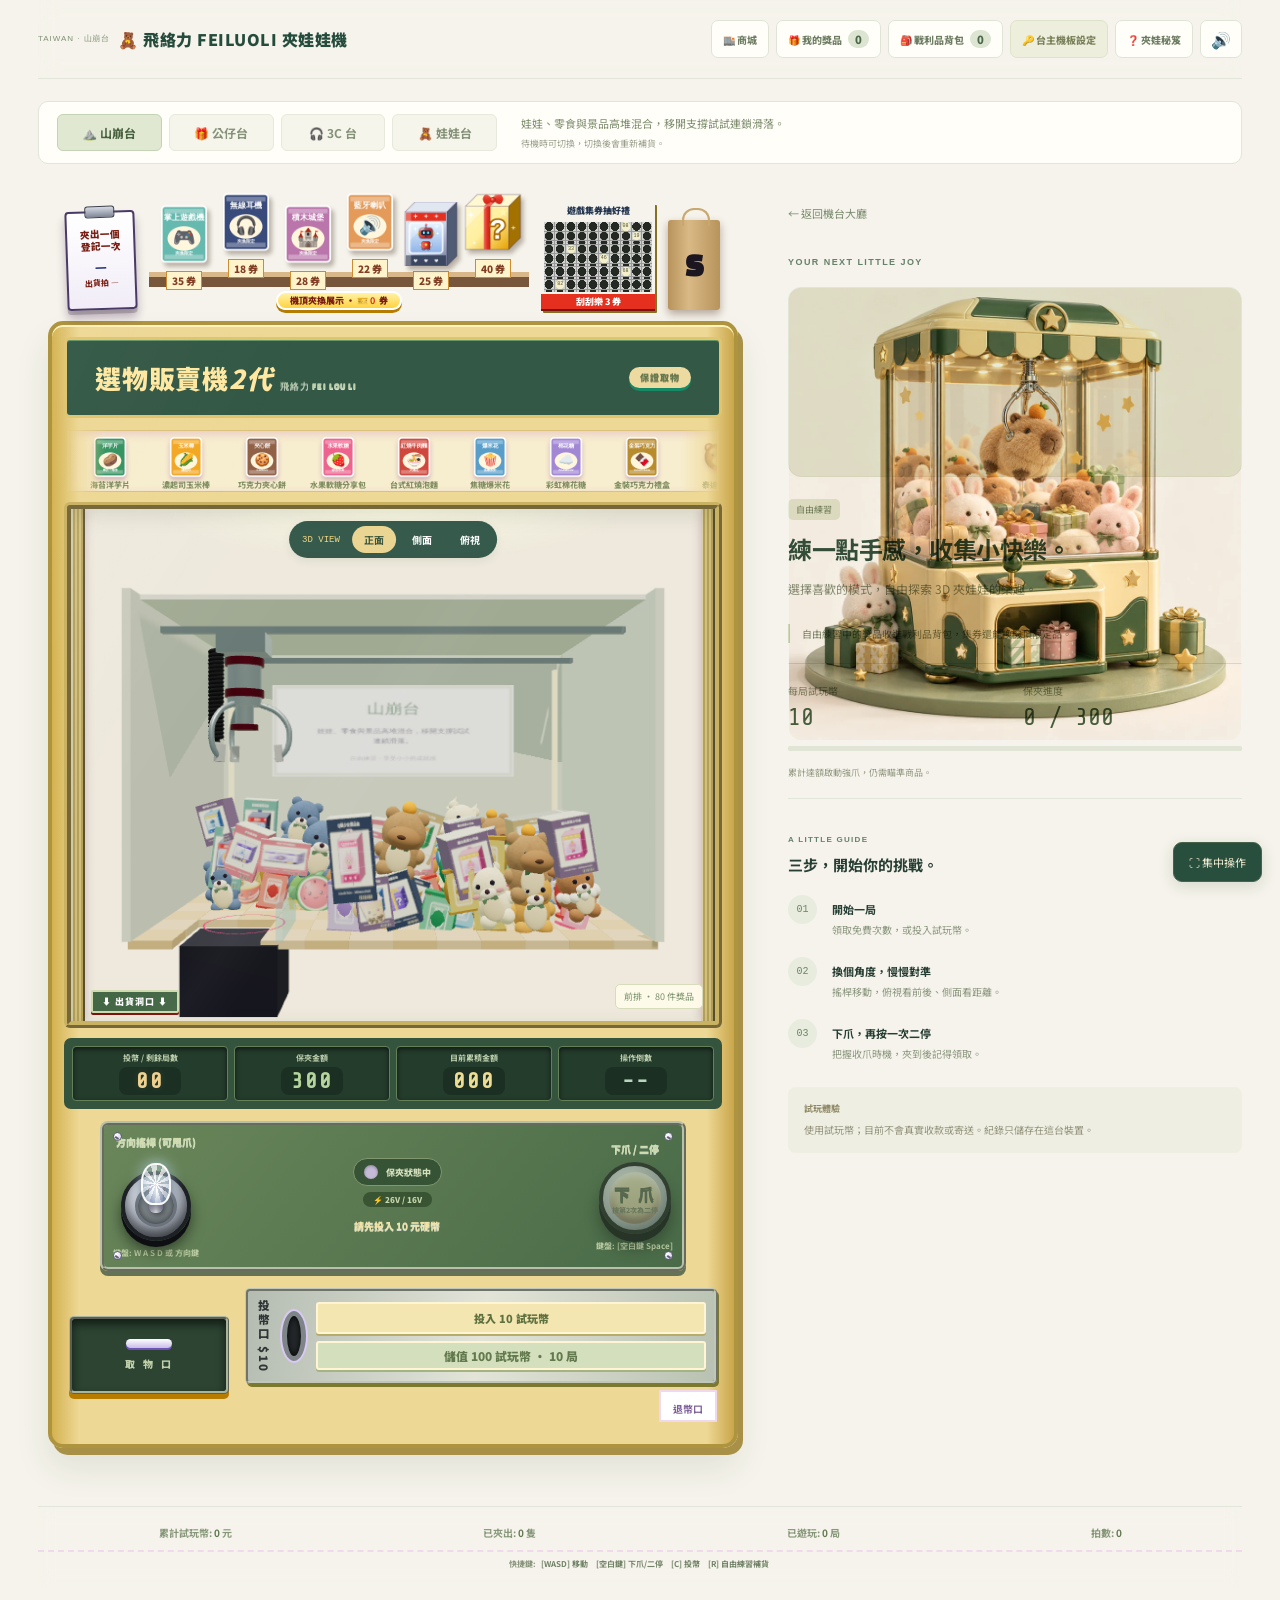
==== commit 11c38f4e: "Version static resources to keep returning visitors on compatible UI assets" ====
--- a/play.html
+++ b/play.html
@@ -4,9 +4,9 @@
     <meta charset="UTF-8" />
     <meta name="viewport" content="width=device-width, initial-scale=1.0" />
     <title>飛絡力 夾娃娃機 (Fei Lou Li Claw Machine)</title>
-    <link rel="stylesheet" href="design.css" />
-    <link rel="stylesheet" href="style.css" />
-    <link rel="stylesheet" href="arcade.css" />
+    <link rel="stylesheet" href="design.css?v=20261022-1" />
+    <link rel="stylesheet" href="style.css?v=20261022-1" />
+    <link rel="stylesheet" href="arcade.css?v=20261022-1" />
     <link rel="preconnect" href="https://fonts.googleapis.com" />
     <link rel="preconnect" href="https://fonts.gstatic.com" crossorigin />
     <link
@@ -809,15 +809,15 @@
     </div>
 
     <!-- 遊戲腳本加載 -->
-    <script src="audio.js"></script>
-    <script src="catalog-art.js"></script>
-    <script src="prizes.js"></script>
-    <script src="machines.js"></script>
-    <script src="machine-boot.js"></script>
-    <script src="physics.js"></script>
+    <script src="audio.js?v=20261022-1"></script>
+    <script src="catalog-art.js?v=20261022-1"></script>
+    <script src="prizes.js?v=20261022-1"></script>
+    <script src="machines.js?v=20261022-1"></script>
+    <script src="machine-boot.js?v=20261022-1"></script>
+    <script src="physics.js?v=20261022-1"></script>
     <script src="vendor/three.min.js"></script>
-    <script src="scene3d.js"></script>
-    <script src="game.js"></script>
-    <script src="ui.js"></script>
+    <script src="scene3d.js?v=20261022-1"></script>
+    <script src="game.js?v=20261022-1"></script>
+    <script src="ui.js?v=20261022-1"></script>
   </body>
 </html>
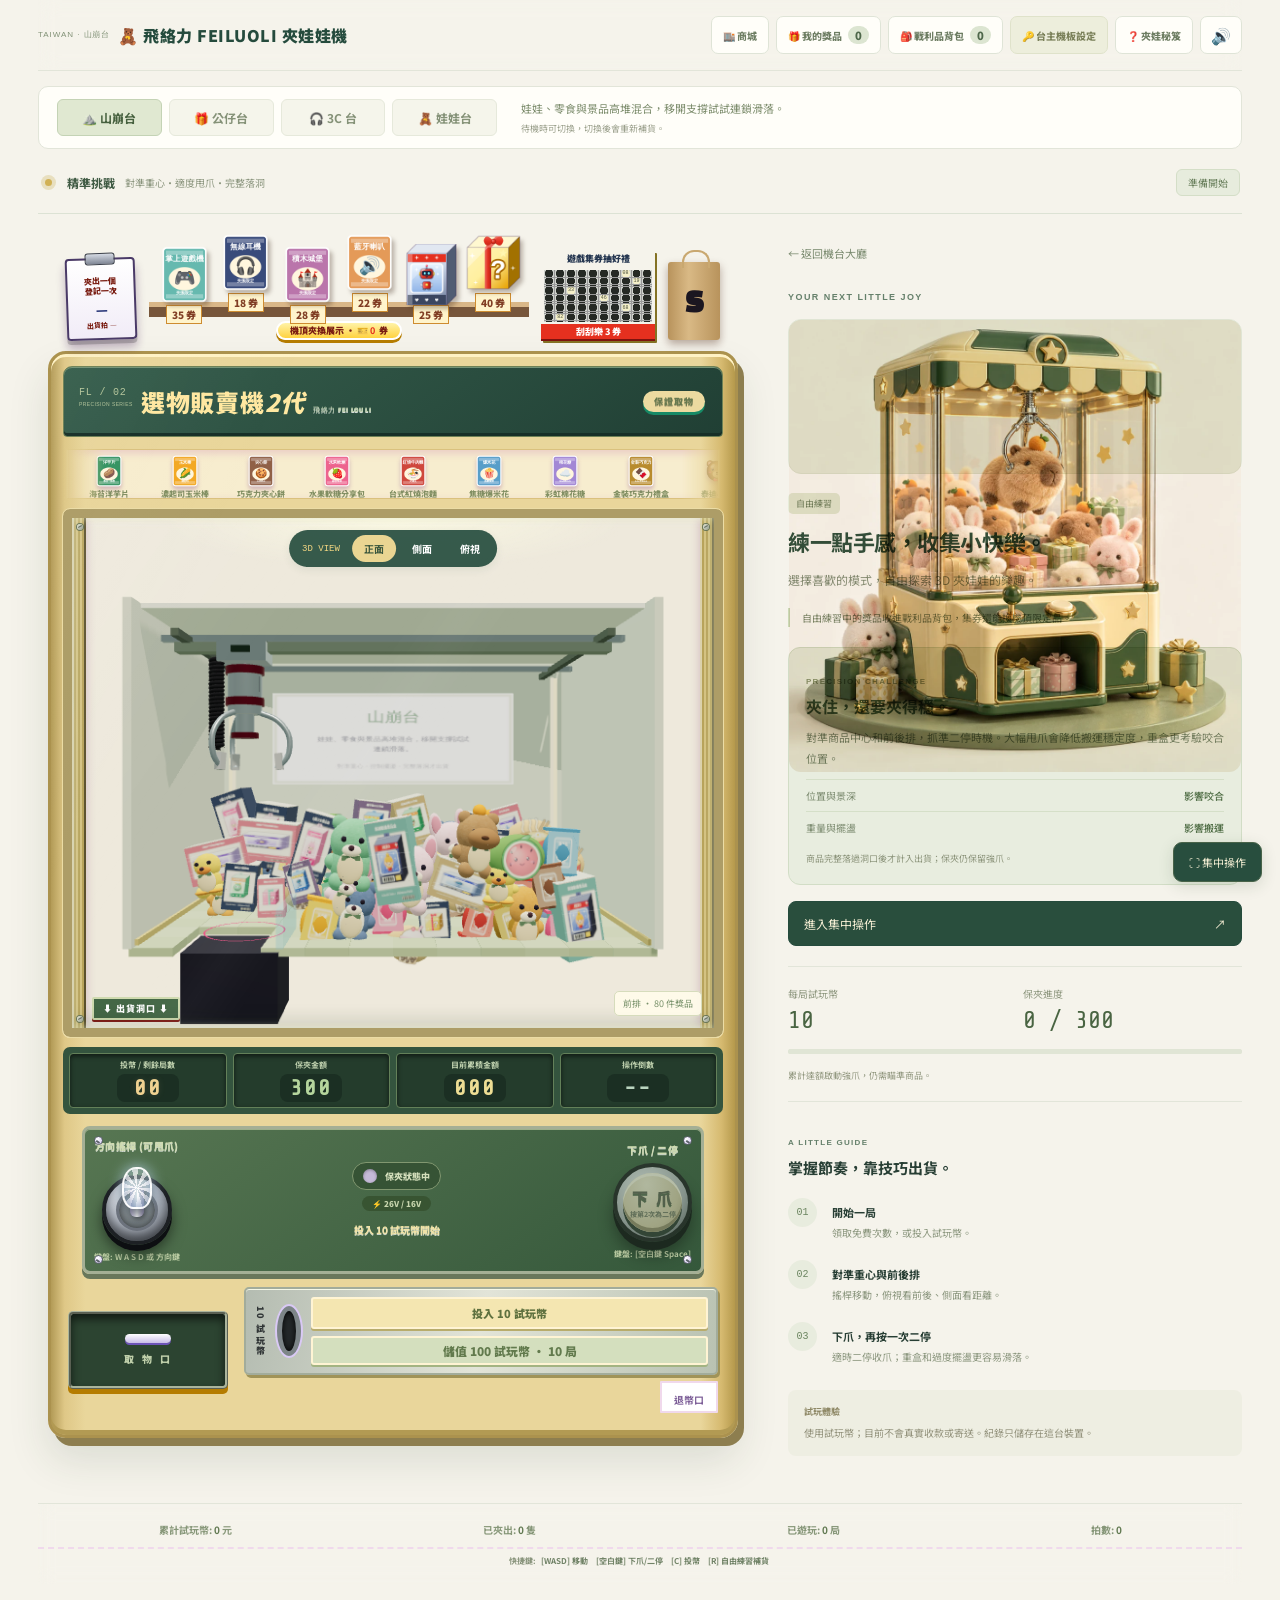
==== commit 030bb050: "Upgrade precision cabinet and balance grip, carry and complete chute delivery" ====
--- a/play.html
+++ b/play.html
@@ -4,9 +4,9 @@
     <meta charset="UTF-8" />
     <meta name="viewport" content="width=device-width, initial-scale=1.0" />
     <title>飛絡力 夾娃娃機 (Fei Lou Li Claw Machine)</title>
-    <link rel="stylesheet" href="design.css?v=20261022-1" />
-    <link rel="stylesheet" href="style.css?v=20261022-1" />
-    <link rel="stylesheet" href="arcade.css?v=20261022-1" />
+    <link rel="stylesheet" href="design.css?v=20261022-2" />
+    <link rel="stylesheet" href="style.css?v=20261022-2" />
+    <link rel="stylesheet" href="arcade.css?v=20261022-2" />
     <link rel="preconnect" href="https://fonts.googleapis.com" />
     <link rel="preconnect" href="https://fonts.gstatic.com" crossorigin />
     <link
@@ -83,6 +83,13 @@
       </nav>
 
       <!-- 夾娃娃機台本體 (經典飛絡力亮黃色機殼) -->
+      <section class="play-status-bar" aria-label="操作階段">
+        <div>
+          <span class="status-light" aria-hidden="true"></span><b>精準挑戰</b
+          ><span>對準重心・適度甩爪・完整落洞</span>
+        </div>
+        <output id="round-phase">準備開始</output>
+      </section>
       <div class="play-workspace">
         <main class="machine-wrapper">
           <!-- 機頂擺設：夾換品、刮刮樂、夾出登記板、牛皮紙袋 (實機常見) -->
@@ -120,6 +127,9 @@
           <div class="claw-machine feiluoli-cabinet">
             <!-- 頂部招牌燈箱 (Marquee) -->
             <div class="machine-marquee">
+              <span class="cabinet-model" aria-hidden="true"
+                >FL / 02<br /><small>PRECISION SERIES</small></span
+              >
               <div class="led-strip top">
                 <span class="led"></span><span class="led"></span
                 ><span class="led"></span> <span class="led"></span
@@ -156,6 +166,10 @@
 
             <!-- 機身中間：壓克力透明玻璃展示窗 (櫥窗區) -->
             <div class="machine-showcase">
+              <span class="frame-bolt bolt-tl" aria-hidden="true"></span
+              ><span class="frame-bolt bolt-tr" aria-hidden="true"></span
+              ><span class="frame-bolt bolt-bl" aria-hidden="true"></span
+              ><span class="frame-bolt bolt-br" aria-hidden="true"></span>
               <!-- 櫥窗邊框與反射層 -->
               <div class="glass-reflection-overlay"></div>
               <div class="cabinet-pillar left">
@@ -300,7 +314,9 @@
               <!-- 右側投幣機構 (Coin Mech) -->
               <div class="coin-mechanism">
                 <div class="coin-slot-housing">
-                  <div class="coin-slot-sign">投幣口 $10</div>
+                  <div class="coin-slot-sign" id="coin-slot-label">
+                    投幣口 $10
+                  </div>
                   <div
                     class="coin-slot-slit"
                     id="coin-slot-slit"
@@ -334,6 +350,19 @@
           <p class="reward-hint" id="reward-hint">
             夾中「本台商品」會記入我的獎品；其他獎品收進戰利品背包。
           </p>
+          <section class="challenge-card">
+            <span class="eyebrow">PRECISION CHALLENGE</span>
+            <h3>夾住，還要夾得穩。</h3>
+            <p>
+              對準商品中心和前後排，抓準二停時機。大幅甩爪會降低搬運穩定度，重盒更考驗咬合位置。
+            </p>
+            <div><span>位置與景深</span><b>影響咬合</b></div>
+            <div><span>重量與擺盪</span><b>影響搬運</b></div>
+            <small>商品完整落過洞口後才計入出貨；保夾仍保留強爪。</small>
+          </section>
+          <button class="session-enter" id="session-enter">
+            進入集中操作 <span>↗</span>
+          </button>
           <div class="session-rule">
             <div>
               <span id="session-price-label">每局試玩幣</span
@@ -355,7 +384,7 @@
           </div>
           <div class="session-how">
             <span class="eyebrow">A LITTLE GUIDE</span>
-            <h3>三步，開始你的挑戰。</h3>
+            <h3>掌握節奏，靠技巧出貨。</h3>
             <ol>
               <li>
                 <span>01</span>
@@ -366,7 +395,7 @@
               <li>
                 <span>02</span>
                 <p>
-                  <b>換個角度，慢慢對準</b
+                  <b>對準重心與前後排</b
                   ><small>搖桿移動，俯視看前後、側面看距離。</small>
                 </p>
               </li>
@@ -374,7 +403,7 @@
                 <span>03</span>
                 <p>
                   <b>下爪，再按一次二停</b
-                  ><small>把握收爪時機，夾到後記得領取。</small>
+                  ><small>適時二停收爪；重盒和過度擺盪更容易滑落。</small>
                 </p>
               </li>
             </ol>
@@ -670,134 +699,44 @@
         </div>
         <div class="modal-body">
           <div class="help-section">
-            <h4>🎯 核心四大神技</h4>
+            <h4>精準挑戰：三個關鍵</h4>
             <ul>
               <li>
-                <b>1. 甩爪 (Swinging Claw)</b
-                >：利用方向鍵或搖桿快速左右或前後搖晃，爪子會因慣性畫出拋物線擺盪，在爪子盪向洞口最高點時按下下爪——爪子會帶著當下的擺動速度，沿著甩動方向拋出一道弧線落下，把娃娃往洞口扯！
+                <b>對準中心與前後排</b
+                >：正面確認左右、俯視確認景深；只碰到邊角，起升後更容易滑落。
               </li>
               <li>
-                <b>2. 二停技巧 (Double Tap Stop)</b
-                >：按下下爪後，爪子向下墜落的過程中，<b>再次按下「下爪按鈕」</b>，爪子會立刻剎車停止下潛並提早閉合收爪！適合精準夾取娃娃的突起處（如耳朵、標籤、吸管），避免爪子戳到底翻倒娃娃。
+                <b>適度甩爪</b
+                >：控制擺盪可以調整落點，大幅甩動會降低咬合與搬運穩定度。
               </li>
               <li>
-                <b>3. 倒卡洞口 / 翻落法</b
-                >：如果娃娃已經被堆在洞口擋板邊緣，夾住娃娃外側，上升時娃娃被拉扯翻滾即有機率彈過擋板掉入洞口！
-              </li>
-              <li>
-                <b>4. 保夾保證取物</b
-                >：當投入金額達到保證取物金額時，綠色保夾指示燈會大亮，此時爪力鎖定為最強
-                100% 絕對不放爪，直到成功夾出獎品為止！
+                <b>適時二停</b
+                >：下爪後再次按下可提前收爪。對準的二停能增加抓穩機會，太早收爪仍可能夾空。
               </li>
             </ul>
           </div>
           <div class="help-section">
-            <h4>🧊 景深與前後移動</h4>
+            <h4>出貨與保夾</h4>
             <p>
-              機台有「前 / 後」兩個方向：用
-              <b>W / S</b
-              >（或搖桿上下）移動爪子的景深。離爪子太遠（較淡、較小）的獎品<b>夾不到</b>，右側的粉紅指示條會顯示目前可夾的範圍。
+              重量、大小與抓取位置會影響搬運。商品必須完整通過洞口才算出貨；補貨或待機時自行滑落不會計入獎品。
             </p>
+            <p>
+              保夾保留強爪與搬運保護，仍須對準商品。標準挑戰預設不啟用拍數強爪或出貨後收水；自由練習的台主設定可自行試驗。
+            </p>
+            <p>
+              金色標記的「本台商品」會記入我的獎品；其他商品記入戰利品背包。
+            </p>
           </div>
           <div class="help-section">
-            <h4>📏 大小不一與洞口鐵桿</h4>
+            <h4>操作方式</h4>
             <p>
-              同一種獎品有
-              <b>迷你 / 標準 / 大型 / 特大</b>
-              四種尺寸，越大隻越難夾牢。洞口有<b>兩支鐵桿</b>把出口縮小，太大隻的要擠過去，卡在桿子上時可以把它夾起來換個角度再放，或請台主把鐵桿間距調寬。
+              <b>WASD / 方向鍵</b>：移動；<b>Space / Enter</b
+              >：下爪與二停；<b>C</b>：依本台單價投入試玩幣或領取免費次數；<b>R</b>：自由練習待機時補貨。
             </p>
-          </div>
-          <div class="help-section">
-            <h4>🕵️ 台主常見手法</h4>
-            <ul>
-              <li>
-                <b>拍數強爪</b>：台主會設定「每 N
-                拍才有一拍強爪」，其他拍都在放水——電壓偏低，夾起來也容易中途鬆掉。
-              </li>
-              <li>
-                <b>出貨後收水</b>：剛出貨的下 3
-                拍爪力特別弱，這時連投多半是白花錢。
-              </li>
-              <li>
-                <b>卡洞預擺</b
-                >：特大獎品卡在洞口鐵桿上，看起來一碰就掉，其實擠不過去；要用「卡洞自取」付
-                2 局買走。
-              </li>
-              <li>
-                <b>縮口與擋板</b
-                >：鐵桿間距、擋板高度都能調，越大隻的獎品越難進洞。
-              </li>
-              <li>
-                <b>保夾不是白送</b
-                >：保夾金額一出貨就歸零；而且要累積到看板上的金額才啟動。
-              </li>
-            </ul>
-          </div>
-          <div class="help-section">
-            <h4>🔢 算拍數 &amp; 實戰技巧</h4>
-            <ul>
-              <li>
-                <b>算拍數</b
-                >：右下「拍數」是機台累計玩了幾拍，機頂登記板寫著最近出貨的拍數（例如
-                7·14·21）。看出貨間隔就知道台主設的週期，下一個強拍＝最近一次強拍＋週期。
-              </li>
-              <li>
-                <b>看爪定強弱</b
-                >：強拍時爪子閉合得特別緊（爪尖明顯收攏），弱拍時爪子鬆鬆的。先觀察別人這一拍的爪形，再決定要不要投。
-              </li>
-              <li>
-                <b>弱拍別硬夾</b
-                >：弱拍就拿來「推」——甩爪撥動獎品、把它推向洞口，留給強拍一次夾走。
-              </li>
-              <li>
-                <b>強拍重點</b
-                >：強拍才用二停夾高瘦盒的上緣、夾最重的獎品；強拍之後（剛出貨）不要連投。
-              </li>
-              <li>
-                <b>甩爪方向</b
-                >：爪子往哪邊盪，下爪就往哪邊飄；沒甩直上直下容易夾了就鬆。
-              </li>
-              <li>
-                <b>先挑小隻</b
-                >：迷你、標準尺寸好進洞；特大隻最好放著，先把它前面的東西清掉。
-              </li>
-              <li>
-                <b>預算</b>：算好保夾金額，快到保夾前別換機台，累積才不會白費。
-              </li>
-            </ul>
-          </div>
-          <div class="help-section">
-            <h4>🧹 清檯獎</h4>
             <p>
-              把檯面上的獎品<b>全部夾出洞口</b>就是清檯！可拿到<b
-                >黃金盲盒大獎、兌換券 +30、加送 5 局</b
-              >，機台會自動重新補貨。背牆的金色看板會顯示剩餘件數。
+              手機可拖曳搖桿；點「集中操作」將機台與操作鈕留在同一個畫面。按 Esc
+              可返回完整畫面。
             </p>
-          </div>
-          <div class="help-section">
-            <h4>🎁 獎品種類</h4>
-            <ul>
-              <li>
-                <b>🧸 療癒娃娃 / 🍉 食物抱枕</b
-                >：最常見，圓滾滾好夾；西瓜抱枕又大又滑。
-              </li>
-              <li>
-                <b>📦 公仔盒</b
-                >：高瘦盒、寬扁盒、方盒各種比例，有的包著收縮膜；盒子又重，要用二停夾邊角。
-              </li>
-              <li>
-                <b>🎁 盲盒</b
-                >：夾出後可「拆開盲盒」，抽中系列公仔，有機會開出<b>隱藏款</b>！金色盲盒必中稀有以上。
-              </li>
-              <li><b>🥚 扭蛋球</b>：體積小又圓，容易滑落。</li>
-            </ul>
-          </div>
-          <div class="help-section">
-            <h4>⌨️ 操作鍵位</h4>
-            <p>• <b>移動</b>：W / A / S / D 或 方向鍵 (支援多向靈活搖晃甩爪)</p>
-            <p>• <b>下爪 & 二停</b>：空白鍵 (Space) 或 Enter 鍵</p>
-            <p>• <b>投幣</b>：鍵盤 C 鍵 (投幣 10 元)</p>
-            <p>• <b>重新鋪貨</b>：鍵盤 R 鍵</p>
           </div>
         </div>
         <div class="modal-footer">
@@ -809,15 +748,15 @@
     </div>
 
     <!-- 遊戲腳本加載 -->
-    <script src="audio.js?v=20261022-1"></script>
-    <script src="catalog-art.js?v=20261022-1"></script>
-    <script src="prizes.js?v=20261022-1"></script>
-    <script src="machines.js?v=20261022-1"></script>
-    <script src="machine-boot.js?v=20261022-1"></script>
-    <script src="physics.js?v=20261022-1"></script>
+    <script src="audio.js?v=20261022-2"></script>
+    <script src="catalog-art.js?v=20261022-2"></script>
+    <script src="prizes.js?v=20261022-2"></script>
+    <script src="machines.js?v=20261022-2"></script>
+    <script src="machine-boot.js?v=20261022-2"></script>
+    <script src="physics.js?v=20261022-2"></script>
     <script src="vendor/three.min.js"></script>
-    <script src="scene3d.js?v=20261022-1"></script>
-    <script src="game.js?v=20261022-1"></script>
-    <script src="ui.js?v=20261022-1"></script>
+    <script src="scene3d.js?v=20261022-2"></script>
+    <script src="game.js?v=20261022-2"></script>
+    <script src="ui.js?v=20261022-2"></script>
   </body>
 </html>
--- a/arcade.css
+++ b/arcade.css
@@ -1084,3 +1084,514 @@
     font-size: 9px;
   }
 }
+/* Precision cabinet: illuminated glass, compact header and clearer operating stages. */
+.play-status-bar {
+  width: 100%;
+  display: flex;
+  align-items: center;
+  justify-content: space-between;
+  gap: 16px;
+  padding: 12px 2px 17px;
+  border-bottom: 1px solid #dce2d4;
+  margin-bottom: 18px;
+}
+.play-status-bar > div {
+  display: flex;
+  align-items: center;
+  gap: 10px;
+}
+.play-status-bar b {
+  font-size: 12px;
+  color: #405b44;
+}
+.play-status-bar span:not(.status-light) {
+  font-size: 10px;
+  color: #8b957e;
+}
+.status-light {
+  height: 7px;
+  width: 7px;
+  background: #d1b155;
+  box-shadow: 0 0 0 4px #e8dfbf;
+  border-radius: 50%;
+  margin: 0 5px;
+}
+.play-status-bar output {
+  font-size: 10px;
+  color: #6b815e;
+  background: #e7ecdd;
+  border: 1px solid #d4dec7;
+  border-radius: 6px;
+  padding: 5px 11px;
+  white-space: nowrap;
+}
+body[data-product-machine="true"] .mode-buttons button:not(.active) {
+  display: none;
+}
+body[data-product-machine="true"] .mode-buttons {
+  display: flex;
+}
+body[data-product-machine="true"] .mode-buttons button.active {
+  padding: 7px 18px;
+}
+body[data-product-machine="true"] .mode-selector {
+  grid-template-columns: 140px 1fr;
+  padding: 10px 15px;
+}
+.mode-selector {
+  margin-bottom: 8px;
+}
+.machine-banner {
+  margin-bottom: 10px;
+  padding: 10px 15px;
+}
+.top-bar {
+  padding: 16px 0;
+  margin-bottom: 15px;
+}
+.machine-topper {
+  min-height: 95px;
+}
+.shelf-items {
+  height: 85px;
+}
+.shelf-items .shelf-product img {
+  height: 61px;
+}
+.scratch-rack {
+  height: 90px;
+}
+.clipboard {
+  height: 82px;
+}
+.kraft-bag {
+  height: 78px;
+}
+.clip-title {
+  font-size: 8px;
+}
+.clip-beats {
+  font-size: 7px;
+}
+.feiluoli-cabinet {
+  background: linear-gradient(
+    90deg,
+    #b39b57 0,
+    #dfc887 2%,
+    #e9d69b 5%,
+    #e9d69b 95%,
+    #d6ba70 98%,
+    #b5994c 100%
+  );
+  border: 3px solid #ab924e;
+  border-radius: 18px;
+  box-shadow:
+    inset 0 3px #fff2c4,
+    inset 0 -5px #b29a53,
+    6px 8px #8d7e4f,
+    0 22px 40px #2b412a20;
+}
+.machine-marquee {
+  padding: 11px 12px;
+  margin: 12px 12px 0;
+  border-radius: 9px 9px 4px 4px;
+  background: linear-gradient(145deg, #375f4d, #203f34);
+  border: 1px solid #6e8156;
+  box-shadow:
+    inset 0 1px #749477,
+    inset 0 -3px #172f27;
+}
+.cabinet-model {
+  position: absolute;
+  left: 15px;
+  top: 17px;
+  font: 10px/1.7 monospace;
+  color: #b4c59b;
+  letter-spacing: 0.08em;
+}
+.cabinet-model small {
+  font: 5px/1.5 sans-serif;
+  display: block;
+  letter-spacing: 0.08em;
+}
+.brand-chinese {
+  font-size: 24px;
+}
+.marquee-sign {
+  padding-left: 65px;
+  padding-right: 5px;
+}
+.brand-english {
+  font-size: 7px;
+}
+.machine-showcase {
+  border: 9px solid #ad9d67;
+  border-radius: 7px;
+  outline: 1px solid #ebdca5;
+  box-shadow:
+    inset 0 0 0 2px #fff7d0,
+    0 1px #fff1c7;
+}
+.machine-showcase:after {
+  box-shadow:
+    inset 4px 0 8px #e8ecc965,
+    inset -4px 0 8px #e8ecc965,
+    inset 0 -10px 15px #233b2620;
+}
+.frame-bolt {
+  position: absolute;
+  z-index: 20;
+  width: 6px;
+  height: 6px;
+  border-radius: 50%;
+  background: linear-gradient(125deg, #e4e7db, #929b8d);
+  box-shadow: 0 0 0 1px #687658;
+  pointer-events: none;
+}
+.frame-bolt:after {
+  content: "";
+  position: absolute;
+  left: 1px;
+  right: 1px;
+  top: 2px;
+  height: 1px;
+  background: #687263;
+  transform: rotate(-30deg);
+}
+.bolt-tl {
+  top: 6px;
+  left: 5px;
+}
+.bolt-tr {
+  top: 6px;
+  right: 5px;
+}
+.bolt-bl {
+  bottom: 6px;
+  left: 5px;
+}
+.bolt-br {
+  bottom: 6px;
+  right: 5px;
+}
+.prize-ticker {
+  height: 50px;
+}
+.ticker-item img {
+  width: 34px;
+  height: 34px;
+}
+.machine-dashboard {
+  padding: 6px;
+}
+.meter-box {
+  padding: 5px 3px;
+}
+.machine-console {
+  width: 91%;
+}
+.console-plate {
+  min-height: 129px;
+  border: 3px solid #a4af95;
+  background: linear-gradient(145deg, #577652, #35583b);
+  box-shadow:
+    inset 0 1px #9db08b,
+    0 5px #69775b;
+}
+.arcade-big-button {
+  width: 79px;
+  height: 79px;
+}
+.btn-cap {
+  background: radial-gradient(
+    ellipse at 40% 20%,
+    #f9e7b2,
+    #e8ca74 65%,
+    #b99b45
+  );
+  box-shadow:
+    inset 0 3px #fff1c9,
+    inset 0 -4px #a68b3d,
+    0 5px #253e2b;
+}
+.arcade-big-button:disabled {
+  opacity: 0.65;
+}
+.control-label {
+  letter-spacing: 0.04em;
+}
+.action-status-text {
+  font-size: 10px;
+}
+.machine-lower {
+  min-height: 122px;
+  padding-top: 13px;
+}
+.coin-slot-housing {
+  border: 2px solid #a2ac9b;
+  box-shadow:
+    inset 0 1px #f4f7e7,
+    2px 3px #a09358;
+}
+.coin-slot-sign {
+  font-size: 9px;
+}
+.session-product {
+  padding-bottom: 16px;
+}
+.session-panel {
+  padding-top: 7px;
+}
+.back-to-mall {
+  margin-bottom: 20px;
+}
+#session-art {
+  height: 155px;
+  margin: 14px 0;
+}
+#session-art > img {
+  height: 148px;
+  width: 148px;
+}
+.session-product h2 {
+  font-size: 22px;
+}
+.challenge-card {
+  padding: 17px;
+  background: #e8eddf;
+  border: 1px solid #d2ddc6;
+  border-radius: 12px;
+  margin: 16px 0;
+}
+.challenge-card > .eyebrow {
+  font-size: 8px;
+  color: #8a956f;
+}
+.challenge-card h3 {
+  font-size: 16px;
+  color: #46623f;
+  margin: 5px 0 9px;
+}
+.challenge-card p {
+  font-size: 11px;
+  line-height: 1.9;
+  color: #75856a;
+  margin-bottom: 10px;
+}
+.challenge-card > div {
+  display: flex;
+  justify-content: space-between;
+  align-items: center;
+  padding: 8px 0;
+  border-top: 1px solid #d5dfc8;
+  font-size: 10px;
+  color: #7e8d72;
+}
+.challenge-card > div b {
+  font-weight: 500;
+  color: #506e46;
+}
+.challenge-card > small {
+  display: block;
+  line-height: 1.8;
+  color: #8c947b;
+  font-size: 9px;
+  margin-top: 8px;
+}
+.session-enter {
+  display: flex;
+  justify-content: space-between;
+  align-items: center;
+  width: 100%;
+  border: 1px solid #254b3d;
+  border-radius: 8px;
+  background: #294e3d;
+  color: #f6efd5;
+  font-size: 12px;
+  padding: 13px 15px;
+  margin: 15px 0 20px;
+}
+.session-enter:hover {
+  background: #1c3c2d;
+}
+.play-focus .play-status-bar {
+  display: none;
+}
+.play-focus .feiluoli-cabinet {
+  border-radius: 12px;
+}
+.play-focus .console-plate {
+  min-height: 123px;
+}
+@media (max-width: 760px) {
+  .play-status-bar {
+    padding: 10px 0 12px;
+    margin-bottom: 12px;
+    gap: 8px;
+  }
+  .play-status-bar > div {
+    gap: 8px;
+  }
+  .play-status-bar b {
+    font-size: 10px;
+  }
+  .play-status-bar span:not(.status-light) {
+    display: none;
+  }
+  .play-status-bar output {
+    font-size: 9px;
+    padding: 5px 8px;
+  }
+  .status-light {
+    width: 5px;
+    height: 5px;
+    box-shadow: 0 0 0 3px #e8dfbf;
+  }
+  .top-bar {
+    padding: 12px 0;
+    gap: 8px;
+  }
+  .top-actions {
+    flex-wrap: nowrap;
+    overflow: auto;
+    scrollbar-width: none;
+  }
+  .tool-btn {
+    white-space: nowrap;
+    font-size: 8px;
+    padding: 6px 7px;
+    flex: none;
+  }
+  .machine-banner {
+    padding: 9px 11px;
+  }
+  .mb-main b {
+    font-size: 12px;
+  }
+  body[data-product-machine="true"] .mode-selector {
+    padding: 8px 11px;
+  }
+  body[data-product-machine="true"] .mode-buttons {
+    float: left;
+    margin: 0 10px 0 0;
+  }
+  body[data-product-machine="true"] #mode-description {
+    padding-top: 1px;
+    margin-top: 0;
+  }
+  body[data-product-machine="true"] #mode-hint {
+    font-size: 7px;
+    display: block;
+    margin-top: 4px;
+  }
+  .machine-topper {
+    min-height: 82px;
+  }
+  .shelf-items {
+    height: 74px;
+  }
+  .shelf-items .shelf-product img {
+    height: 50px;
+  }
+  .clipboard {
+    height: 72px;
+  }
+  .scratch-rack {
+    height: 76px;
+  }
+  .scratch-top-label {
+    font-size: 5px;
+  }
+  .rack-sign {
+    font-size: 7px;
+  }
+  .machine-marquee {
+    margin: 9px 8px 0;
+    padding: 10px 8px;
+  }
+  .cabinet-model {
+    left: 10px;
+    top: 16px;
+    font-size: 8px;
+  }
+  .cabinet-model small {
+    font-size: 4px;
+  }
+  .marquee-sign {
+    padding-left: 50px;
+  }
+  .brand-chinese {
+    font-size: 20px;
+  }
+  .pill-guarantee {
+    font-size: 7px;
+    padding: 3px 6px;
+  }
+  .machine-showcase {
+    border-width: 6px;
+  }
+  .prize-ticker {
+    height: 42px;
+  }
+  .ticker-item img {
+    width: 28px;
+    height: 28px;
+  }
+  .ticker-item span {
+    font-size: 6px;
+  }
+  .machine-dashboard {
+    padding: 5px;
+  }
+  .machine-console {
+    width: 94%;
+  }
+  .console-plate {
+    min-height: 130px;
+  }
+  .arcade-big-button {
+    height: 68px;
+    width: 68px;
+  }
+  .machine-lower {
+    min-height: 106px;
+  }
+  .challenge-card {
+    grid-column: 1/-1;
+    margin: 0;
+    padding: 14px;
+  }
+  .challenge-card h3 {
+    font-size: 14px;
+  }
+  .challenge-card p {
+    font-size: 10px;
+  }
+  .challenge-card > div {
+    font-size: 9px;
+    padding: 6px 0;
+  }
+  .session-enter {
+    grid-column: 1/-1;
+    margin: 0 0 8px;
+    font-size: 11px;
+  }
+  .session-product h2 {
+    font-size: 16px;
+  }
+  #session-art {
+    height: 100px;
+    margin: 0;
+  }
+  #session-art > img {
+    width: 95px;
+    height: 95px;
+  }
+  .play-focus .console-plate {
+    min-height: 126px;
+  }
+  .play-focus .arcade-big-button {
+    height: 65px;
+    width: 65px;
+  }
+}
